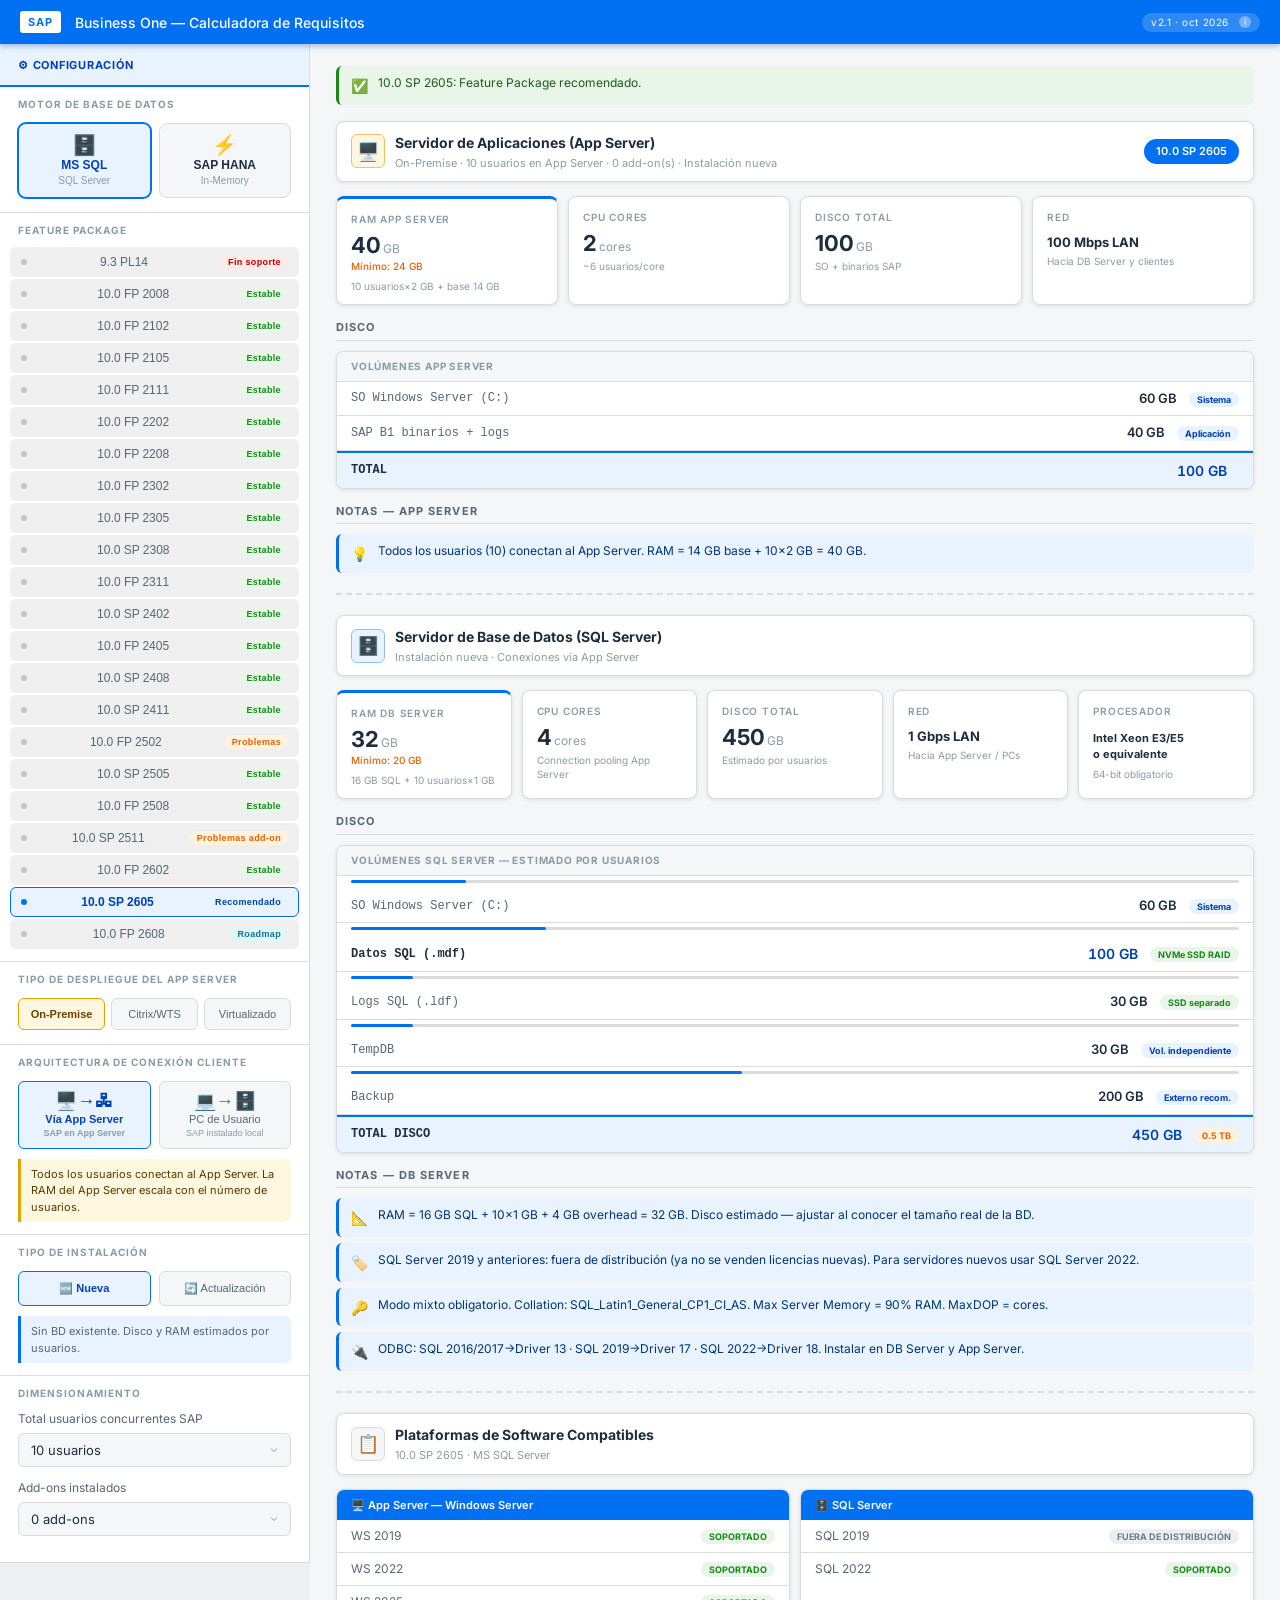
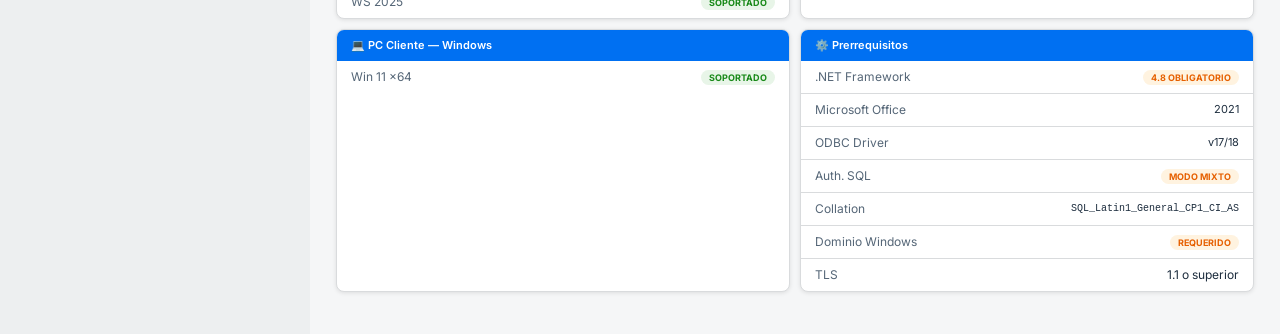
==== index.html @ ee9c04e2 "v2.1: marcar SQL Server 2019 y anteriores como fuera de distribución Badge "Fuera de distribución" e" ====
<!DOCTYPE html>
<html lang="es">
<head>
<meta charset="UTF-8">
<meta name="viewport" content="width=device-width,initial-scale=1.0">
<title>SAP Business One — Calculadora de Requisitos</title>
<link href="https://fonts.googleapis.com/css2?family=Inter:wght@300;400;500;600;700&display=swap" rel="stylesheet">
<style>
*,*::before,*::after{box-sizing:border-box;margin:0;padding:0}
:root{
  --sap:#0070f2;--sap-dk:#0040b0;--sap-lt:#e8f3ff;
  --gold:#e8a000;--gold-bg:#fef7e0;
  --grn:#188918;--grn-bg:#e8f5e8;
  --red:#bb0000;--red-bg:#ffeaea;
  --org:#e66000;--org-bg:#fff3e0;
  --teal:#0e7490;--teal-bg:#e0f5f8;
  --bg0:#edeff0;--bg1:#f5f6f7;--bg2:#fff;
  --bd:#d9dbdd;--bd2:#c2c4c6;
  --t1:#1d2d3e;--t2:#556677;--t3:#8a9ba8;
  --sh1:0 1px 4px rgba(0,0,0,.1);--sh2:0 2px 12px rgba(0,0,0,.12);
  --r:8px;--rs:6px;--f:'Inter',Arial,sans-serif;
}
body{font-family:var(--f);background:var(--bg0);color:var(--t1);font-size:13px;line-height:1.5;min-height:100vh}
.shell{background:var(--sap);height:44px;display:flex;align-items:center;padding:0 20px;gap:14px;box-shadow:0 2px 6px rgba(0,70,160,.35);position:sticky;top:0;z-index:200}
.shell-logo{background:#fff;color:var(--sap);font-size:11px;font-weight:700;letter-spacing:.08em;padding:3px 8px;border-radius:3px}
.shell-title{color:#fff;font-size:14px;font-weight:500;overflow:hidden;text-overflow:ellipsis;white-space:nowrap;min-width:0}
.shell-ver{margin-left:auto;flex-shrink:0;background:rgba(255,255,255,.18);color:#fff;font-size:10px;padding:2px 9px;border-radius:20px;letter-spacing:.06em;white-space:nowrap;display:flex;align-items:center;gap:5px}
.shell-ver .info-ico{background:rgba(255,255,255,.35);width:12px;height:12px;font-size:9px}
.app{display:grid;grid-template-columns:310px 1fr;align-items:start}
.panel{background:var(--bg2);border-right:1px solid var(--bd);overflow-y:auto;min-height:calc(100vh - 44px)}
.panel-hdr{background:var(--sap-lt);border-bottom:2px solid var(--sap);padding:13px 18px 11px}
.panel-hdr-title{font-size:11px;font-weight:700;color:var(--sap-dk);letter-spacing:.07em;text-transform:uppercase}
.ps{border-bottom:1px solid var(--bd)}
.plbl{padding:10px 18px 5px;font-size:10px;font-weight:700;color:var(--t3);text-transform:uppercase;letter-spacing:.1em}
/* DB BUTTONS */
.db-row{display:grid;grid-template-columns:1fr 1fr;gap:8px;padding:6px 18px 14px}
.db-btn{display:flex;flex-direction:column;align-items:center;justify-content:center;padding:11px 8px;border:1.5px solid var(--bd);border-radius:var(--r);background:var(--bg1);cursor:pointer;transition:all .15s;gap:3px}
.db-btn:hover{border-color:var(--sap);background:var(--sap-lt)}
.db-btn.active{border-color:var(--sap);background:var(--sap-lt);box-shadow:0 0 0 1px var(--sap)}
.db-icon{font-size:20px;line-height:1}
.db-name{font-size:12px;font-weight:600;color:var(--t1)}
.db-sub{font-size:10px;color:var(--t3)}
.db-btn.active .db-name{color:var(--sap-dk)}
/* FP LIST */
.fp-list{padding:4px 10px 12px;display:flex;flex-direction:column;gap:2px}
.fp-item{display:flex;align-items:center;gap:9px;padding:7px 10px;border-radius:var(--rs);cursor:pointer;transition:background .12s;border:1.5px solid transparent}
.fp-item:hover{background:var(--bg1)}
.fp-item.active{background:var(--sap-lt);border-color:var(--sap)}
.fp-dot{width:6px;height:6px;border-radius:50%;background:var(--bd2);flex-shrink:0}
.fp-item.active .fp-dot{background:var(--sap)}
.fp-name{font-size:12px;color:var(--t2);flex:1}
.fp-item.active .fp-name{color:var(--sap-dk);font-weight:600}
.tag{font-size:9px;font-weight:700;padding:2px 7px;border-radius:20px;letter-spacing:.04em;white-space:nowrap}
.tag-eom{background:var(--red-bg);color:var(--red)}
.tag-stable{background:var(--grn-bg);color:var(--grn)}
.tag-ok{background:var(--sap-lt);color:var(--sap-dk)}
.tag-warn{background:var(--org-bg);color:var(--org)}
.tag-road{background:var(--teal-bg);color:var(--teal)}
/* DEPLOY */
.dep-row{display:grid;grid-template-columns:repeat(3,1fr);gap:6px;padding:6px 18px 14px}
.dep-btn{padding:9px 4px;border:1.5px solid var(--bd);border-radius:var(--rs);background:var(--bg1);font-size:11px;font-weight:500;color:var(--t2);cursor:pointer;transition:all .13s;text-align:center}
.dep-btn:hover{border-color:var(--gold)}
.dep-btn.active{border-color:var(--gold);background:var(--gold-bg);color:#6b4000;font-weight:600}
/* TIPO */
.tipo-row{display:grid;grid-template-columns:1fr 1fr;gap:8px;padding:6px 18px 10px}
.tipo-btn{padding:10px 6px;border:1.5px solid var(--bd);border-radius:var(--rs);background:var(--bg1);font-size:11px;font-weight:500;color:var(--t2);cursor:pointer;transition:all .13s;text-align:center}
.tipo-btn:hover{border-color:var(--sap)}
.tipo-btn.active{border-color:var(--sap);background:var(--sap-lt);color:var(--sap-dk);font-weight:600}
.tipo-hint{margin:0 18px 12px;padding:7px 10px;background:var(--sap-lt);border-left:3px solid var(--sap);border-radius:0 var(--rs) var(--rs) 0;font-size:11px;color:var(--t2);line-height:1.5}
/* CONEXION CLIENTE */
.con-row{display:grid;grid-template-columns:1fr 1fr;gap:8px;padding:6px 18px 10px}
.con-btn{display:flex;flex-direction:column;align-items:center;justify-content:center;gap:3px;padding:10px 6px;border:1.5px solid var(--bd);border-radius:var(--rs);background:var(--bg1);font-size:11px;font-weight:500;color:var(--t2);cursor:pointer;transition:all .13s;text-align:center}
.con-btn:hover{border-color:var(--sap)}
.con-btn.active{border-color:var(--sap);background:var(--sap-lt);color:var(--sap-dk);font-weight:600}
.con-icon{font-size:18px;line-height:1}
.con-hint{margin:0 18px 12px;padding:7px 10px;background:var(--gold-bg);border-left:3px solid var(--gold);border-radius:0 var(--rs) var(--rs) 0;font-size:11px;color:#5a3800;line-height:1.5}
/* SELECTS */
.dim-block{padding:4px 18px 14px}
.dim-row{margin-bottom:12px}
.dim-lbl{font-size:12px;color:var(--t2);margin-bottom:5px;display:block}
.dim-sel{width:100%;padding:8px 30px 8px 12px;border:1.5px solid var(--bd);border-radius:var(--rs);background:var(--bg1);color:var(--t1);font-size:13px;font-family:var(--f);cursor:pointer;outline:none;appearance:none;background-image:url("data:image/svg+xml,%3Csvg xmlns='http://www.w3.org/2000/svg' width='12' height='12' viewBox='0 0 24 24' fill='none' stroke='%238a9ba8' stroke-width='2'%3E%3Cpolyline points='6 9 12 15 18 9'/%3E%3C/svg%3E");background-repeat:no-repeat;background-position:right 10px center}
.dim-sel:focus{border-color:var(--sap)}
.dim-num-wrap{display:flex;gap:6px;align-items:center}
.dim-num{flex:1;padding:8px 12px;border:1.5px solid var(--bd);border-radius:var(--rs);background:var(--bg1);color:var(--t1);font-size:13px;font-family:var(--f);outline:none}
.dim-num:focus{border-color:var(--sap)}
.dim-unit{font-size:12px;color:var(--t3);white-space:nowrap}
.dim-hint{margin-top:6px;padding:6px 9px;background:#f8f9fa;border:1px solid var(--bd);border-radius:var(--rs);font-size:10px;color:var(--t3);line-height:1.5}
.buf-row{display:grid;grid-template-columns:1fr 1fr 1fr;gap:6px}
.buf-btn{padding:8px 4px;border:1.5px solid var(--bd);border-radius:var(--rs);background:var(--bg1);font-size:10.5px;font-weight:500;color:var(--t2);cursor:pointer;transition:all .13s;text-align:center}
.buf-btn:hover{border-color:var(--sap)}
.buf-btn.active{border-color:var(--sap);background:var(--sap-lt);color:var(--sap-dk);font-weight:600}
.info-ico{display:inline-flex;align-items:center;justify-content:center;width:14px;height:14px;border-radius:50%;background:var(--bd2);color:#fff;font-size:10px;font-style:normal;cursor:help;margin-left:5px;position:relative;vertical-align:middle}
.info-ico .tip{visibility:hidden;opacity:0;position:fixed;background:var(--t1);color:#fff;padding:9px 11px;border-radius:var(--rs);font-size:11px;font-weight:400;line-height:1.5;width:260px;box-shadow:var(--sh2);transition:opacity .15s;z-index:9999;text-align:left}
.info-ico .tip::after{content:'';position:absolute;left:var(--arrow-left,50%);border:5px solid transparent}
.info-ico .tip.tip-above::after{top:100%;border-top-color:var(--t1)}
.info-ico .tip.tip-below::after{bottom:100%;border-bottom-color:var(--t1)}
.info-ico:hover .tip{visibility:visible;opacity:1}
/* MAIN */
.main{background:var(--bg1);padding:22px 26px;overflow-y:auto}
/* SERVER BLOCK */
.srv-block{margin-bottom:20px}
.srv-hdr{display:flex;align-items:center;gap:10px;margin-bottom:14px;padding:10px 14px;background:var(--bg2);border:1px solid var(--bd);border-radius:var(--r);box-shadow:var(--sh1)}
.srv-hdr-icon{width:34px;height:34px;border-radius:var(--rs);display:flex;align-items:center;justify-content:center;font-size:18px;flex-shrink:0}
.srv-hdr-icon.app{background:var(--gold-bg);border:1px solid #f0c060}
.srv-hdr-icon.db-sql{background:var(--sap-lt);border:1px solid #90c0f0}
.srv-hdr-icon.db-hana{background:var(--grn-bg);border:1px solid #90d090}
.srv-hdr-icon.pc{background:#f3f0ff;border:1px solid #c4b5fd}
.srv-hdr-icon.sw{background:var(--bg1);border:1px solid var(--bd)}
.srv-hdr-info{flex:1}
.srv-hdr-title{font-size:14px;font-weight:700;color:var(--t1)}
.srv-hdr-sub{font-size:11px;color:var(--t3);margin-top:2px}
.srv-badge{background:var(--sap);color:#fff;font-size:11px;font-weight:600;padding:4px 12px;border-radius:20px;white-space:nowrap}
/* KPI */
.kpi-grid{display:grid;grid-template-columns:repeat(auto-fit,minmax(130px,1fr));gap:10px;margin-bottom:14px}
.kpi{background:var(--bg2);border:1px solid var(--bd);border-radius:var(--r);padding:13px 14px 11px;box-shadow:var(--sh1);transition:box-shadow .15s}
.kpi:hover{box-shadow:var(--sh2)}
.kpi.accent{border-top:3px solid var(--sap)}
.kpi.accent-gold{border-top:3px solid var(--gold)}
.kpi.accent-grn{border-top:3px solid var(--grn)}
.kpi-lbl{font-size:10px;font-weight:600;color:var(--t3);text-transform:uppercase;letter-spacing:.08em;margin-bottom:7px}
.kpi-val{font-size:22px;font-weight:700;color:var(--t1);line-height:1}
.kpi-unit{font-size:12px;font-weight:400;color:var(--t3);margin-left:2px}
.kpi-sub{font-size:10px;color:var(--t3);margin-top:5px;line-height:1.4}
.kpi-min{font-size:10px;color:var(--org);margin-top:3px;font-weight:500}
/* SEC TITLE */
.sec-t{font-size:11px;font-weight:700;color:var(--t2);text-transform:uppercase;letter-spacing:.1em;border-bottom:1px solid var(--bd);padding-bottom:4px;margin-bottom:10px;margin-top:14px}
/* DISK */
.disk-card{background:var(--bg2);border:1px solid var(--bd);border-radius:var(--r);overflow:hidden;box-shadow:var(--sh1);margin-bottom:14px}
.disk-shdr{background:var(--bg1);padding:7px 14px;font-size:10px;font-weight:700;color:var(--t3);text-transform:uppercase;letter-spacing:.08em;border-bottom:1px solid var(--bd)}
.disk-row{display:grid;grid-template-columns:1fr auto auto;align-items:center;padding:7px 14px;border-bottom:1px solid var(--bd);gap:12px}
.disk-row:last-child{border-bottom:none}
.disk-row.total{background:var(--sap-lt);border-top:2px solid var(--sap)}
.dp{font-size:12px;color:var(--t2);font-family:monospace}
.dp.b{font-weight:700;color:var(--t1)}
.dg{font-size:13px;font-weight:600;color:var(--t1);text-align:right;font-variant-numeric:tabular-nums}
.dg.a{color:var(--sap-dk);font-size:14px}
.bar-wrap{grid-column:1/-1;height:3px;background:var(--bd);border-radius:2px;margin:-3px 0 1px}
.bar{height:3px;border-radius:2px;background:var(--sap)}
/* SW */
.sw-grid{display:grid;grid-template-columns:1fr 1fr;gap:10px;margin-bottom:14px}
.sw-card{background:var(--bg2);border:1px solid var(--bd);border-radius:var(--r);overflow:hidden;box-shadow:var(--sh1)}
.sw-hdr{background:var(--sap);color:#fff;padding:7px 14px;font-size:11px;font-weight:600}
.sw-t{width:100%;border-collapse:collapse}
.sw-t tr{border-bottom:1px solid var(--bd)}
.sw-t tr:last-child{border-bottom:none}
.sw-t td{padding:7px 14px;font-size:12px;vertical-align:middle}
.sw-t td:first-child{color:var(--t2)}
.sw-t td:last-child{text-align:right}
.bok{background:var(--grn-bg);color:var(--grn);padding:2px 8px;border-radius:20px;font-size:9px;font-weight:700}
.breq{background:var(--org-bg);color:var(--org);padding:2px 8px;border-radius:20px;font-size:9px;font-weight:700}
.binf{background:var(--sap-lt);color:var(--sap-dk);padding:2px 8px;border-radius:20px;font-size:9px;font-weight:700}
.bout{background:#eceff1;color:#6b7a86;padding:2px 8px;border-radius:20px;font-size:9px;font-weight:700;white-space:nowrap}
/* NOTES */
.note{display:flex;gap:10px;padding:8px 12px;border-radius:var(--rs);margin-bottom:6px;font-size:12px;line-height:1.55}
.n-ok{background:var(--grn-bg);border-left:3px solid var(--grn);color:#1a5c1a}
.n-warn{background:var(--org-bg);border-left:3px solid var(--org);color:#7a3200}
.n-danger{background:var(--red-bg);border-left:3px solid var(--red);color:#880000}
.n-info{background:var(--sap-lt);border-left:3px solid var(--sap);color:#003570}
.ni{flex-shrink:0;font-size:14px;margin-top:1px}
.srv-divider{border:none;border-top:2px dashed var(--bd);margin:20px 0}
/* PC table */
.pc-table{width:100%;border-collapse:collapse;background:var(--bg2);border:1px solid var(--bd);border-radius:var(--r);overflow:hidden;box-shadow:var(--sh1);margin-bottom:14px}
.pc-table thead tr{background:var(--sap);color:#fff}
.pc-table th{padding:8px 14px;font-size:11px;font-weight:600;text-align:left}
.pc-table tbody tr{border-bottom:1px solid var(--bd)}
.pc-table tbody tr:last-child{border-bottom:none}
.pc-table td{padding:8px 14px;font-size:12px;color:var(--t2)}
.pc-table td:nth-child(2){font-weight:600;color:var(--t1)}
@media(max-width:900px){.app{grid-template-columns:1fr}.sw-grid{grid-template-columns:1fr}}
</style>
</head>
<body>
<div class="shell">
  <div class="shell-logo">SAP</div>
  <div class="shell-title">Business One — Calculadora de Requisitos</div>
  <div class="shell-ver">v2.1 · oct 2026<span class="info-ico" onmouseenter="positionTip(this)">i<span class="tip">Matrices de compatibilidad SAP: Platform Support Matrix v1.38 (SQL) y v1.41 (HANA), ambas del 2026-06-16. Buffer Pool SQL configurable agregado 2026-10-23. Versiones de SQL Server 2019 y anteriores marcadas como fuera de distribución.</span></span></div>
</div>
<div class="app">
<aside class="panel">
  <div class="panel-hdr"><div class="panel-hdr-title">⚙ Configuración</div></div>

  <div class="ps">
    <div class="plbl">Motor de base de datos</div>
    <div class="db-row">
      <button class="db-btn active" id="btn-sql" onclick="selectDB('sql')">
        <span class="db-icon">🗄️</span><span class="db-name">MS SQL</span><span class="db-sub">SQL Server</span>
      </button>
      <button class="db-btn" id="btn-hana" onclick="selectDB('hana')">
        <span class="db-icon">⚡</span><span class="db-name">SAP HANA</span><span class="db-sub">In-Memory</span>
      </button>
    </div>
  </div>

  <div class="ps">
    <div class="plbl">Feature Package</div>
    <div class="fp-list" id="fp-list"></div>
  </div>

  <div class="ps">
    <div class="plbl">Tipo de despliegue del App Server</div>
    <div class="dep-row">
      <button class="dep-btn active" data-val="onpremise" onclick="selectDeploy('onpremise')">On-Premise</button>
      <button class="dep-btn" data-val="citrix"    onclick="selectDeploy('citrix')">Citrix/WTS</button>
      <button class="dep-btn" data-val="virtual"   onclick="selectDeploy('virtual')">Virtualizado</button>
    </div>
  </div>

  <!-- CONEXIÓN CLIENTE -->
  <div class="ps">
    <div class="plbl">Arquitectura de conexión cliente</div>
    <div class="con-row">
      <button class="con-btn active" id="con-appserver" onclick="selectConexion('appserver')">
        <span class="con-icon">🖥️→🖧</span>
        <span>Vía App Server</span>
        <span style="font-size:9px;color:var(--t3)">SAP en App Server</span>
      </button>
      <button class="con-btn" id="con-pcusuario" onclick="selectConexion('pcusuario')">
        <span class="con-icon">💻→🗄️</span>
        <span>PC de Usuario</span>
        <span style="font-size:9px;color:var(--t3)">SAP instalado local</span>
      </button>
    </div>
    <div class="con-hint" id="con-hint">
      Todos los usuarios conectan al App Server. La RAM del App Server escala con el número de usuarios.
    </div>
  </div>

  <!-- usuarios App Server cuando es mixto -->
  <div class="ps" id="appserver-users-section" style="display:none">
    <div class="plbl">Usuarios via App Server</div>
    <div class="dim-block">
      <div class="dim-row">
        <span class="dim-lbl">Usuarios que conectan por App Server</span>
        <select class="dim-sel" id="sel-users-app" onchange="setUsersApp(this.value)">
          <option value="1">1 usuario</option>
          <option value="2">2 usuarios</option>
          <option value="3" selected>3 usuarios</option>
          <option value="4">4 usuarios</option>
          <option value="5">5 usuarios</option>
          <option value="6">6 usuarios</option>
          <option value="7">7 usuarios</option>
          <option value="8">8 usuarios</option>
          <option value="10">10 usuarios</option>
        </select>
        <div class="dim-hint">Típicamente admin/técnicos. El resto conecta directamente desde su PC.</div>
      </div>
    </div>
  </div>

  <!-- Tipo instalación -->
  <div class="ps">
    <div class="plbl">Tipo de instalación</div>
    <div class="tipo-row">
      <button class="tipo-btn active" id="tipo-nueva" onclick="selectTipo('nueva')">🆕 Nueva</button>
      <button class="tipo-btn" id="tipo-act"   onclick="selectTipo('actualizacion')">🔄 Actualización</button>
    </div>
    <div class="tipo-hint" id="tipo-hint">Sin BD existente. Disco y RAM estimados por usuarios.</div>
  </div>

  <!-- Dimensionamiento -->
  <div class="ps">
    <div class="plbl">Dimensionamiento</div>
    <div class="dim-block">
      <div class="dim-row">
        <span class="dim-lbl">Total usuarios concurrentes SAP</span>
        <select class="dim-sel" id="sel-users" onchange="setUsers(this.value)">
          <option value="1">1 usuario</option>
          <option value="3">3 usuarios</option>
          <option value="5">5 usuarios</option>
          <option value="10" selected>10 usuarios</option>
          <option value="15">15 usuarios</option>
          <option value="20">20 usuarios</option>
          <option value="25">25 usuarios</option>
          <option value="30">30 usuarios</option>
          <option value="40">40 usuarios</option>
          <option value="50">50 usuarios</option>
          <option value="60">60 usuarios</option>
          <option value="70">70 usuarios</option>
          <option value="80">80 usuarios</option>
          <option value="100">100 usuarios</option>
          <option value="120">120 usuarios</option>
          <option value="150">150 usuarios</option>
        </select>
      </div>
      <div class="dim-row">
        <span class="dim-lbl">Add-ons instalados</span>
        <select class="dim-sel" id="sel-addons" onchange="setAddons(this.value)">
          <option value="0" selected>0 add-ons</option>
          <option value="1">1 add-on</option>
          <option value="2">2 add-ons</option>
          <option value="3">3 add-ons</option>
          <option value="4">4 add-ons</option>
          <option value="5">5 add-ons</option>
          <option value="6">6 add-ons</option>
          <option value="7">7 add-ons</option>
          <option value="8">8 add-ons</option>
        </select>
      </div>
      <div id="dbsize-row" style="display:none">
        <div class="dim-row">
          <span class="dim-lbl">Tamaño actual de BD (GB)</span>
          <div class="dim-num-wrap">
            <input type="number" class="dim-num" id="inp-dbsize" min="10" max="20000" step="10" value="100"
              oninput="setDBSize(this.value)" onblur="fixDBSize(this)">
            <span class="dim-unit">GB</span>
          </div>
          <div class="dim-hint" id="dbsize-hint">Ingresa el tamaño actual. Proyectar crecimiento a 5 años.</div>
        </div>
      </div>
      <div id="bufferpool-row" style="display:none">
        <div class="dim-row">
          <span class="dim-lbl">% Buffer Pool (RAM dedicada a caché SQL)</span>
          <div class="buf-row">
            <button class="buf-btn" id="buf-25" onclick="selectBufferPct(25)">25%<br><span style="font-weight:400">Mínimo</span></button>
            <button class="buf-btn active" id="buf-40" onclick="selectBufferPct(40)">40%<br><span style="font-weight:400">Recomendado</span></button>
            <button class="buf-btn" id="buf-60" onclick="selectBufferPct(60)">60%<br><span style="font-weight:400">Alto rend.</span></button>
          </div>
          <div class="dim-hint">Entre menos % dejes, más lecturas va a disco. 40% es el equilibrio recomendado para producción.</div>
        </div>
      </div>
    </div>
  </div>
</aside>

<main class="main" id="main"></main>
</div>

<script>
// ═══════════════════════════════════════
// STATE
// ═══════════════════════════════════════
const S = {
  db:'sql', fp:'2605', deploy:'onpremise',
  users:10, usersApp:3, addons:0, dbsize:100, bufferPct:40,
  tipo:'nueva',
  conexion:'appserver'   // 'appserver' | 'pcusuario'
};

// ═══════════════════════════════════════
// FP DEFINITIONS
// ═══════════════════════════════════════
const FP = {
  sql:[
    {v:'9.3', l:'9.3 PL14',     t:'eom',   tx:'Fin soporte'},
    {v:'2008',l:'10.0 FP 2008', t:'stable',tx:'Estable'},
    {v:'2102',l:'10.0 FP 2102', t:'stable',tx:'Estable'},
    {v:'2105',l:'10.0 FP 2105', t:'stable',tx:'Estable'},
    {v:'2111',l:'10.0 FP 2111', t:'stable',tx:'Estable'},
    {v:'2202',l:'10.0 FP 2202', t:'stable',tx:'Estable'},
    {v:'2208',l:'10.0 FP 2208', t:'stable',tx:'Estable'},
    {v:'2302',l:'10.0 FP 2302', t:'stable',tx:'Estable'},
    {v:'2305',l:'10.0 FP 2305', t:'stable',tx:'Estable'},
    {v:'2308',l:'10.0 SP 2308', t:'stable',tx:'Estable'},
    {v:'2311',l:'10.0 FP 2311', t:'stable',tx:'Estable'},
    {v:'2402',l:'10.0 SP 2402', t:'stable',tx:'Estable'},
    {v:'2405',l:'10.0 FP 2405', t:'stable',tx:'Estable'},
    {v:'2408',l:'10.0 SP 2408', t:'stable',tx:'Estable'},
    {v:'2411',l:'10.0 SP 2411', t:'stable',tx:'Estable'},
    {v:'2502',l:'10.0 FP 2502', t:'warn',  tx:'Problemas'},
    {v:'2505',l:'10.0 SP 2505', t:'stable',tx:'Estable'},
    {v:'2508',l:'10.0 FP 2508', t:'stable',tx:'Estable'},
    {v:'2511',l:'10.0 SP 2511', t:'warn',  tx:'Problemas add-on'},
    {v:'2602',l:'10.0 FP 2602', t:'stable',tx:'Estable'},
    {v:'2605',l:'10.0 SP 2605', t:'ok',    tx:'Recomendado'},
    {v:'2608',l:'10.0 FP 2608', t:'road',  tx:'Roadmap'},
  ],
  hana:[
    {v:'9.3', l:'9.3 PL14',     t:'eom',   tx:'Fin soporte'},
    {v:'2008',l:'10.0 FP 2008', t:'stable',tx:'Estable'},
    {v:'2102',l:'10.0 FP 2102', t:'stable',tx:'Estable'},
    {v:'2105',l:'10.0 FP 2105', t:'stable',tx:'Estable'},
    {v:'2111',l:'10.0 FP 2111', t:'stable',tx:'Estable'},
    {v:'2202',l:'10.0 FP 2202', t:'stable',tx:'Estable'},
    {v:'2208',l:'10.0 FP 2208', t:'stable',tx:'Estable'},
    {v:'2305',l:'10.0 FP 2305', t:'stable',tx:'Estable'},
    {v:'2311',l:'10.0 SP 2311', t:'stable',tx:'Estable'},
    {v:'2402',l:'10.0 SP 2402', t:'stable',tx:'Estable'},
    {v:'2408',l:'10.0 SP 2408', t:'stable',tx:'Estable'},
    {v:'2411',l:'10.0 SP 2411', t:'stable',tx:'Estable'},
    {v:'2502',l:'10.0 FP 2502', t:'warn',  tx:'Problemas'},
    {v:'2508',l:'10.0 FP 2508', t:'stable',tx:'Estable'},
    {v:'2511',l:'10.0 SP 2511', t:'warn',  tx:'Problemas add-on'},
    {v:'2602',l:'10.0 FP 2602', t:'stable',tx:'Estable'},
    {v:'2605',l:'10.0 SP 2605', t:'ok',    tx:'Recomendado'},
    {v:'2608',l:'10.0 FP 2608', t:'road',  tx:'Roadmap'},
  ]
};

// ═══════════════════════════════════════
// PLATFORM MATRICES (v1.37 corregidas)
// ═══════════════════════════════════════
const SW_SQL = {
  '9.3': {ws:['WS 2012 R2','WS 2016','WS 2019'],sql:['SQL 2012','SQL 2014','SQL 2016','SQL 2017'],wc:['Win 7 SP1','Win 8.1','Win 10'],office:'2013, 2016, 2019',odbc:'11/13/17',dotnet:'4.5.2'},
  '2008':{ws:['WS 2012 R2 (upgrade only)','WS 2016','WS 2019'],sql:['SQL 2016','SQL 2017','SQL 2019'],wc:['Win 10 x64'],office:'2016, 2019',odbc:'13/17',dotnet:'4.8'},
  '2102':{ws:['WS 2012 R2 (upgrade only)','WS 2016','WS 2019'],sql:['SQL 2016','SQL 2017','SQL 2019'],wc:['Win 10 x64'],office:'2016, 2019',odbc:'13/17',dotnet:'4.8'},
  '2105':{ws:['WS 2012 R2 (upgrade only)','WS 2016','WS 2019'],sql:['SQL 2016','SQL 2017','SQL 2019'],wc:['Win 10 x64'],office:'2016, 2019',odbc:'13/17',dotnet:'4.8'},
  '2111':{ws:['WS 2012 R2 (upgrade only)','WS 2016','WS 2019'],sql:['SQL 2016','SQL 2017','SQL 2019'],wc:['Win 10 x64'],office:'2016, 2019',odbc:'13/17',dotnet:'4.8'},
  '2202':{ws:['WS 2012 R2 (upgrade only)','WS 2016','WS 2019','WS 2022'],sql:['SQL 2016','SQL 2017','SQL 2019'],wc:['Win 10 x64'],office:'2016, 2019',odbc:'13/17',dotnet:'4.8'},
  '2208':{ws:['WS 2012 R2 (upgrade only)','WS 2016','WS 2019','WS 2022'],sql:['SQL 2016','SQL 2017','SQL 2019'],wc:['Win 10 x64'],office:'2016, 2019',odbc:'13/17',dotnet:'4.8'},
  '2302':{ws:['WS 2012 R2 (upgrade only)','WS 2016','WS 2019','WS 2022'],sql:['SQL 2016','SQL 2017','SQL 2019'],wc:['Win 10 x64'],office:'2016, 2019',odbc:'13/17/18',dotnet:'4.8'},
  '2305':{ws:['WS 2012 R2 (upgrade only)','WS 2016','WS 2019','WS 2022'],sql:['SQL 2016','SQL 2017','SQL 2019'],wc:['Win 10 x64','Win 11 x64'],office:'2019',odbc:'13/17/18',dotnet:'4.8'},
  '2308':{ws:['WS 2016','WS 2019','WS 2022'],sql:['SQL 2016','SQL 2017','SQL 2019'],wc:['Win 10 x64','Win 11 x64'],office:'2019',odbc:'13/17/18',dotnet:'4.8'},
  '2311':{ws:['WS 2016','WS 2019','WS 2022'],sql:['SQL 2016','SQL 2017','SQL 2019'],wc:['Win 10 x64','Win 11 x64'],office:'2019',odbc:'13/17/18',dotnet:'4.8'},
  '2402':{ws:['WS 2016','WS 2019','WS 2022'],sql:['SQL 2016','SQL 2017','SQL 2019'],wc:['Win 10 x64','Win 11 x64'],office:'2019',odbc:'17/18',dotnet:'4.8'},
  '2405':{ws:['WS 2016','WS 2019','WS 2022'],sql:['SQL 2016','SQL 2017','SQL 2019'],wc:['Win 10 x64','Win 11 x64'],office:'2019, 2021',odbc:'17/18',dotnet:'4.8'},
  '2408':{ws:['WS 2016','WS 2019','WS 2022'],sql:['SQL 2016','SQL 2017','SQL 2019'],wc:['Win 10 x64','Win 11 x64'],office:'2019, 2021',odbc:'17/18',dotnet:'4.8'},
  '2411':{ws:['WS 2016','WS 2019','WS 2022'],sql:['SQL 2016','SQL 2017','SQL 2019','SQL 2022'],wc:['Win 10 x64','Win 11 x64'],office:'2019, 2021',odbc:'17/18',dotnet:'4.8'},
  '2502':{ws:['WS 2016','WS 2019','WS 2022'],sql:['SQL 2016','SQL 2017','SQL 2019','SQL 2022'],wc:['Win 10 x64','Win 11 x64'],office:'2019, 2021',odbc:'17/18',dotnet:'4.8'},
  '2505':{ws:['WS 2016','WS 2019','WS 2022'],sql:['SQL 2016','SQL 2017','SQL 2019','SQL 2022'],wc:['Win 10 x64','Win 11 x64'],office:'2019, 2021',odbc:'17/18',dotnet:'4.8'},
  '2508':{ws:['WS 2016','WS 2019','WS 2022'],sql:['SQL 2016','SQL 2017','SQL 2019','SQL 2022'],wc:['Win 10 x64','Win 11 x64'],office:'2019, 2021',odbc:'13/17/18',dotnet:'4.8'},
  '2511':{ws:['WS 2016','WS 2019','WS 2022','WS 2025'],sql:['SQL 2016','SQL 2017','SQL 2019','SQL 2022'],wc:['Win 10 x64','Win 11 x64'],office:'2019, 2021',odbc:'13/17/18',dotnet:'4.8'},
  '2602':{ws:['WS 2016','WS 2019','WS 2022','WS 2025'],sql:['SQL 2016','SQL 2017','SQL 2019','SQL 2022'],wc:['Win 10 x64','Win 11 x64'],office:'2019, 2021',odbc:'13/17/18',dotnet:'4.8'},
  '2605':{ws:['WS 2019','WS 2022','WS 2025'],sql:['SQL 2019','SQL 2022'],wc:['Win 11 x64'],office:'2021',odbc:'17/18',dotnet:'4.8'},
  '2608':{ws:['WS 2019','WS 2022','WS 2025'],sql:['SQL 2019','SQL 2022'],wc:['Win 11 x64'],office:'2021',odbc:'17/18',dotnet:'4.8'},
};
const SW_HANA = {
  '9.3': {sles:'SLES 12 SP3 / SP4',hana:'HANA 2.0 SPS 02–04',ws:['WS 2012 R2','WS 2016','WS 2019'],wc:['Win 7 SP1','Win 10'],office:'2013, 2016',dotnet:'4.5.2'},
  '2008':{sles:'SLES 15 SP0 / SP1',hana:'HANA 2.0 SPS 04–05',ws:['WS 2016','WS 2019'],wc:['Win 10 x64'],office:'2016, 2019',dotnet:'4.8'},
  '2102':{sles:'SLES 15 SP1 / SP2',hana:'HANA 2.0 SPS 05',ws:['WS 2016','WS 2019'],wc:['Win 10 x64'],office:'2016, 2019',dotnet:'4.8'},
  '2105':{sles:'SLES 15 SP1 / SP2',hana:'HANA 2.0 SPS 05',ws:['WS 2016','WS 2019'],wc:['Win 10 x64'],office:'2016, 2019',dotnet:'4.8'},
  '2111':{sles:'SLES 15 SP1 / SP2 / SP3',hana:'HANA 2.0 SPS 05–06',ws:['WS 2016','WS 2019'],wc:['Win 10 x64'],office:'2016, 2019',dotnet:'4.8'},
  '2202':{sles:'SLES 15 SP2 / SP3',hana:'HANA 2.0 SPS 05–06',ws:['WS 2016','WS 2019','WS 2022'],wc:['Win 10 x64'],office:'2016, 2019',dotnet:'4.8'},
  '2208':{sles:'SLES 15 SP2 / SP3',hana:'HANA 2.0 SPS 05 Rev.056/059',ws:['WS 2016','WS 2019','WS 2022'],wc:['Win 10 x64'],office:'2016, 2019',dotnet:'4.8'},
  '2305':{sles:'SLES 15 SP2 / SP3 / SP4',hana:'HANA 2.0 SPS 06–07',ws:['WS 2016','WS 2019','WS 2022'],wc:['Win 10 x64','Win 11 x64'],office:'2019',dotnet:'4.8'},
  '2311':{sles:'SLES 15 SP2 / SP3 / SP4 / SP5',hana:'HANA 2.0 SPS 07',ws:['WS 2016','WS 2019','WS 2022'],wc:['Win 10 x64','Win 11 x64'],office:'2019',dotnet:'4.8'},
  '2402':{sles:'SLES 15 SP3 / SP4 / SP5',hana:'HANA 2.0 SPS 07',ws:['WS 2016','WS 2019','WS 2022'],wc:['Win 10 x64','Win 11 x64'],office:'2019',dotnet:'4.8'},
  '2408':{sles:'SLES 15 SP3 / SP4 / SP5',hana:'HANA 2.0 SPS 07–08',ws:['WS 2016','WS 2019','WS 2022'],wc:['Win 10 x64','Win 11 x64'],office:'2019, 2021',dotnet:'4.8'},
  '2411':{sles:'SLES 15 SP3 / SP4 / SP5',hana:'HANA 2.0 SPS 07–08',ws:['WS 2016','WS 2019','WS 2022'],wc:['Win 10 x64','Win 11 x64'],office:'2019, 2021',dotnet:'4.8'},
  '2502':{sles:'SLES 15 SP4 / SP5 / SP6',hana:'HANA 2.0 SPS 08',ws:['WS 2016','WS 2019','WS 2022'],wc:['Win 10 x64','Win 11 x64'],office:'2019, 2021',dotnet:'4.8'},
  '2508':{sles:'SLES 15 SP4 / SP5 / SP6',hana:'HANA 2.0 SPS 07–08',ws:['WS 2016','WS 2019','WS 2022'],wc:['Win 10 x64','Win 11 x64'],office:'2019, 2021',dotnet:'4.8'},
  '2511':{sles:'SLES 15 SP5 / SP6 / SP7',hana:'HANA 2.0 SPS 08',ws:['WS 2016','WS 2019','WS 2022','WS 2025'],wc:['Win 10 x64','Win 11 x64'],office:'2019, 2021',dotnet:'4.8'},
  '2602':{sles:'SLES 15 SP5 / SP6 / SP7',hana:'HANA 2.0 SPS 08',ws:['WS 2016','WS 2019','WS 2022','WS 2025'],wc:['Win 10 x64','Win 11 x64'],office:'2019, 2021',dotnet:'4.8'},
  '2605':{sles:'SLES 15 SP5 / SP6 / SP7',hana:'HANA 2.0 SPS 08+',ws:['WS 2019','WS 2022','WS 2025'],wc:['Win 11 x64'],office:'2021',dotnet:'4.8'},
  '2608':{sles:'SLES 15 SP5 / SP6 / SP7',hana:'HANA 2.0 SPS 08+',ws:['WS 2019','WS 2022','WS 2025'],wc:['Win 11 x64'],office:'2021',dotnet:'4.8'},
};

// ═══════════════════════════════════════
// CALC — APP SERVER
// Parámetro clave: usersOnApp
//   conexion='appserver' → usersOnApp = S.users (todos)
//   conexion='pcusuario' → usersOnApp = S.usersApp (solo admin/técnicos)
// ═══════════════════════════════════════
function calcAppServer() {
  const {deploy, users, usersApp, addons, conexion} = S;
  const isCit  = deploy === 'citrix';
  const isVirt = deploy === 'virtual';
  const usersOnApp = conexion === 'appserver' ? users : usersApp;

  // RAM por usuario en App Server (SAP oficial: 1 GB; campo productivo: 2 GB)
  const ramPU   = isCit ? 1.25 : 2.0;
  // Base App Server: SO Windows (8 GB) + SAP B1 Server (4 GB) + Integration/SLD (2 GB)
  const ramBase = 14;
  // Add-ons corren en App Server (~150 MB/usuario/add-on)
  // En pcusuario: los add-ons corren en la PC del usuario, no en el App Server
  const ramAddon = conexion === 'appserver' ? usersOnApp * addons * 0.15 : 0;
  const rawRAM   = ramBase + (usersOnApp * ramPU) + ramAddon;
  const recRAM   = Math.max(16, Math.ceil(rawRAM / 8) * 8);
  const minRAM   = Math.max(8,  Math.ceil(rawRAM * 0.65 / 4) * 4);

  // CPU: 5–8 usuarios/core físico
  const upc   = isVirt ? 4 : 6;
  const cores = Math.max(2, Math.ceil(Math.ceil(usersOnApp / upc) / 2) * 2);

  // Disco: solo SO + binarios SAP
  const dOS = 60, dSAP = 40, dTotal = 100;

  const net = usersOnApp <= 10 ? '100 Mbps LAN' : usersOnApp <= 30 ? '1 Gbps LAN' : '1 Gbps dedicado';

  return { recRAM, minRAM, cores, upc, dOS, dSAP, dTotal, net,
           ramBase, ramPU, rawRAM, ramAddon, usersOnApp };
}

// ═══════════════════════════════════════
// CALC — DB SERVER SQL
// ═══════════════════════════════════════
function calcDBSQL() {
  const {deploy, users, dbsize, tipo, conexion} = S;

  // CPU DB Server:
  // Con App Server: conexiones agrupadas (connection pooling) → menos threads
  // Sin App Server (PC directo): cada PC abre su propia conexión → más threads → más cores
  let cores;
  if (conexion === 'appserver') {
    // App Server hace pooling → DB Server ve menos conexiones directas
    cores = Math.max(4, Math.ceil(Math.ceil(users / 10) / 2) * 2);
  } else {
    // Cada PC conecta directo → DB Server ve users conexiones simultáneas sin pooling
    // Requiere más cores para manejar threads concurrentes
    cores = Math.max(4, Math.ceil(Math.ceil(users / 6) / 2) * 2);
  }

  const net = '1 Gbps LAN';
  const dOS = 60;
  let recRAM, minRAM, ramLabel, dData, dLog, dTemp, dBack, dTotal, diskLabel;

  if (tipo === 'nueva') {
    // RAM nueva: base SQL + 1 GB/usuario (SAP HW Guide oficial para DB Server)
    // Add-ons NO afectan el DB Server
    const rawRAM = 16 + (users * 1.0) + 4;
    recRAM   = Math.max(16, Math.ceil(rawRAM / 8) * 8);
    minRAM   = Math.max(8,  Math.ceil(rawRAM * 0.65 / 4) * 4);
    ramLabel = '16 GB SQL + ' + users + ' usuarios×1 GB';
    dData    = Math.max(100, users * 3);
    dLog     = Math.ceil(dData * 0.25 / 10) * 10;
    dTemp    = Math.max(20, Math.ceil(dData * 0.25 / 10) * 10);
    dBack    = Math.ceil(dData * 2 / 10) * 10;
    diskLabel= 'Estimado por usuarios';

  } else {
    // RAM actualización: buffer pool (40% BD) + OS + sesiones SQL
    // El impacto de usuarios en DB Server es igual independientemente
    // de si conectan por App Server o directo — lo que cambia es el CPU
    const bufPool  = dbsize * (S.bufferPct / 100);
    const ramOS_DB = 8;
    const sqlOver  = 4;
    const ramUsers = users * 0.5; // sesiones SQL: 0.5 GB/usuario
    const rawRAM   = bufPool + ramOS_DB + sqlOver + ramUsers;
    recRAM   = Math.max(16, Math.ceil(rawRAM / 32) * 32);
    minRAM   = Math.max(16, Math.ceil((dbsize * 0.25 + ramOS_DB + ramUsers) / 16) * 16);
    ramLabel = 'BD×' + S.bufferPct + '% (' + Math.round(bufPool) + ' GB) + OS 8 GB + sesiones';
    dData    = Math.ceil(dbsize * 1.5 / 10) * 10;
    dLog     = Math.ceil(dbsize * 0.5  / 10) * 10;
    dTemp    = Math.max(20, Math.ceil(dData * 0.25 / 10) * 10);
    dBack    = Math.ceil(dbsize * 2 / 10) * 10;
    diskLabel= 'Calculado por BD';
  }

  dTotal = Math.ceil((dOS + dData + dLog + dTemp + dBack) / 50) * 50;
  return { recRAM, minRAM, ramLabel, cores, net, dOS, dData, dLog, dTemp, dBack, dTotal, diskLabel, tipo };
}

// ═══════════════════════════════════════
// CALC — DB SERVER HANA
// HANA no cambia con el tipo de conexión cliente
// Solo el CPU puede variar ligeramente
// ═══════════════════════════════════════
function calcDBHANA() {
  const {users, dbsize, tipo, conexion} = S;

  // CPU HANA: mínimo 8 cores, múltiplo de 4
  // Sin App Server: +2 cores extra por conexiones directas (sin pooling)
  const extra = conexion === 'pcusuario' ? 2 : 0;
  const rawC  = 8 + Math.ceil(users / 10) * 2 + extra;
  const cores = Math.ceil(rawC / 4) * 4;
  const net   = '10 Gbps recomendado';

  const dSWAP=128, dEFI=10, dRoot=120, dTmp=70, dSO=328;
  let recRAM, minRAM, ramLabel, dData, dShared, dLog, dUsrSap, dBackup, dTotal, dSAP, dAvail;

  if (tipo === 'nueva') {
    if      (users <= 5)  { recRAM=128; minRAM=64;  ramLabel='1–5 usuarios'; }
    else if (users <= 15) { recRAM=128; minRAM=64;  ramLabel='5–15 usuarios'; }
    else if (users <= 40) { recRAM=128; minRAM=96;  ramLabel='15–40 usuarios'; }
    else                  { recRAM=256; minRAM=128; ramLabel='40–80+ usuarios'; }
    dTotal=2000; const rem=dTotal-dSO;
    dData   = Math.round(rem*0.30/10)*10;
    dShared = Math.round(rem*0.30/10)*10;
    dLog    = Math.round(rem*0.24/10)*10;
    dUsrSap = Math.round(rem*0.06/10)*10;
    dBackup = dTotal-dSO-dData-dShared-dLog-dUsrSap;
  } else {
    const raw = dbsize * 1.5;
    recRAM  = Math.max(128, Math.ceil(raw/64)*64);
    minRAM  = Math.max(64,  Math.ceil(raw*0.85/32)*32);
    ramLabel= 'BD ' + dbsize + ' GB × 1.5';
    dData   = dbsize*3; dLog=dbsize; dShared=dbsize;
    dUsrSap = Math.max(100, Math.ceil(dbsize*0.1/10)*10);
    dBackup = dbsize*3;
    dTotal  = Math.ceil((dSO+dData+dShared+dLog+dUsrSap+dBackup)/100)*100;
  }

  dSAP   = dData+dShared+dLog+dUsrSap+dBackup;
  dAvail = dTotal-dSO-dSAP;
  return { recRAM, minRAM, ramLabel, cores, net,
           dSWAP, dEFI, dRoot, dTmp, dSO,
           dData, dShared, dLog, dUsrSap, dBackup, dSAP, dTotal, dAvail, tipo };
}

// ═══════════════════════════════════════
// HELPERS
// ═══════════════════════════════════════
function bar(gb,tot){ return `<div class="bar-wrap"><div class="bar" style="width:${Math.min(100,Math.round(gb/tot*100))}%"></div></div>`; }
function fmtDisk(gb){ return gb>=1000?(gb/1000).toFixed(1)+' TB':gb+' GB'; }

// ═══════════════════════════════════════
// RENDER
// ═══════════════════════════════════════
function render() {
  const fi  = FP[S.db].find(f=>f.v===S.fp)||{};
  const sw  = S.db==='hana'?(SW_HANA[S.fp]||SW_HANA['2602']):(SW_SQL[S.fp]||SW_SQL['2602']);
  const isH = S.db==='hana';
  const app = calcAppServer();
  const db  = isH ? calcDBHANA() : calcDBSQL();
  const depLbl  = {onpremise:'On-Premise',citrix:'Citrix/WTS',virtual:'Virtualizado'}[S.deploy];
  const tipoLbl = S.tipo==='nueva'?'Instalación nueva':`Actualización · BD ${S.dbsize} GB`;
  const pcUsers = S.conexion==='pcusuario' ? S.users - S.usersApp : 0;

  // ── NOTAS GLOBALES ──
  const notes=[];
  if(fi.t==='eom')    notes.push({c:'n-danger',i:'⛔',t:'SAP Business One 9.3 está fuera de mantenimiento. Se recomienda migrar a 10.0.'});
  if(fi.t==='warn'&&S.fp==='2502') notes.push({c:'n-warn',i:'⚠️',t:'FP 2502: problemas críticos (SAP Note 3598537). No recomendado.'});
  if(fi.t==='warn'&&S.fp==='2511') notes.push({c:'n-warn',i:'⚠️',t:'SP 2511: incompatibilidades con add-ons de terceros. Verificar compatibilidad.'});
  if(fi.t==='road')   notes.push({c:'n-warn',i:'🗓️',t:`${fi.l} en roadmap SAP (mar 2026), aún no lanzado. Verificar PAM oficial al instalar.`});
  if(fi.t==='ok')     notes.push({c:'n-ok',i:'✅',t:`${fi.l}: Feature Package recomendado.`});
  if(sw.ws&&sw.ws.some(w=>w.includes('upgrade only'))) notes.push({c:'n-warn',i:'⚠️',t:'WS 2012 R2 solo para clientes en actualización, no instalaciones nuevas en 10.0.'});

  // ── NOTAS APP SERVER ──
  const notesApp=[];
  if(S.conexion==='appserver'){
    notesApp.push({c:'n-info',i:'💡',t:`Todos los usuarios (${S.users}) conectan al App Server. RAM = ${app.ramBase} GB base + ${S.users}×${app.ramPU} GB${S.addons>0?' + add-ons ('+Math.round(app.ramAddon)+' GB)':''} = ${app.recRAM} GB.`});
  } else {
    notesApp.push({c:'n-info',i:'💡',t:`App Server para ${app.usersOnApp} usuarios (admin/técnicos). RAM = ${app.ramBase} GB base + ${app.usersOnApp}×${app.ramPU} GB = ${app.recRAM} GB. Los ${pcUsers} usuarios restantes corren SAP localmente en su PC.`});
    notesApp.push({c:'n-warn',i:'⚠️',t:`Add-ons en modo PC directa: cada PC de usuario debe tener los add-ons instalados localmente. El App Server NO gestiona add-ons para usuarios directos.`});
  }
  if(S.deploy==='citrix') notesApp.push({c:'n-info',i:'🖥️',t:'Citrix/WTS: usar RDP para conexiones WAN. 1 GB SAP B1 + 0.25 GB sesión Citrix por usuario.'});
  if(S.deploy==='virtual') notesApp.push({c:'n-info',i:'☁️',t:'Virtualizado: cada vCPU soporta <5 usuarios. Monitorear overcommit de CPU.'});

  // ── NOTAS DB SERVER ──
  const notesDB=[];
  if(S.conexion==='pcusuario'){
    notesDB.push({c:'n-warn',i:'🔗',t:`PC directa: ${S.users} PCs abren conexiones directas al DB Server sin connection pooling. Por eso el DB Server necesita más cores (${db.cores}) que con App Server.`});
  }
  if(!isH){
    if(S.tipo==='nueva'){
      notesDB.push({c:'n-info',i:'📐',t:`RAM = 16 GB SQL + ${S.users}×1 GB + 4 GB overhead = ${db.recRAM} GB. Disco estimado — ajustar al conocer el tamaño real de la BD.`});
    } else {
      notesDB.push({c:'n-info',i:'📐',t:`RAM = BD×40% (${Math.round(S.dbsize*0.4)} GB) + OS 8 GB + overhead 4 GB + sesiones = ${db.recRAM} GB. Mínimo viable (buffer 25%): ${db.minRAM} GB.`});
      notesDB.push({c:'n-info',i:'💽',t:`MDF=BD×1.5=${db.dData} GB · LDF=BD×0.5=${db.dLog} GB · TempDB=25% MDF=${db.dTemp} GB · Backup=BD×2=${db.dBack} GB.`});
    }
    notesDB.push({c:'n-info',i:'🏷️',t:'SQL Server 2019 y anteriores: fuera de distribución (ya no se venden licencias nuevas). Para servidores nuevos usar SQL Server 2022.'});
    notesDB.push({c:'n-info',i:'🔑',t:'Modo mixto obligatorio. Collation: SQL_Latin1_General_CP1_CI_AS. Max Server Memory = 90% RAM. MaxDOP = cores.'});
    if(['2302','2305','2308','2311','2402','2405','2408','2411','2502','2505','2508','2511','2602','2605','2608'].includes(S.fp)){
      notesDB.push({c:'n-info',i:'🔌',t:'ODBC: SQL 2016/2017→Driver 13 · SQL 2019→Driver 17 · SQL 2022→Driver 18. Instalar en DB Server y App Server.'});
    }
  } else {
    if(S.tipo==='nueva'){
      notesDB.push({c:'n-ok',i:'💾',t:`HANA nueva: disco fijo 2 TB. RAM mínima 128 GB (${db.ramLabel}).`});
    } else {
      notesDB.push({c:'n-info',i:'📐',t:`RAM = BD×1.5 = ${Math.round(S.dbsize*1.5)} GB → ${db.recRAM} GB (múltiplo 64 GB). Disco: data=BD×3, log=BD×1, shared=BD×1, backup=BD×3.`});
    }
    notesDB.push({c:'n-info',i:'🔧',t:'Hardware certificado HANA (SAP Note 2382775). /hana/data y /hana/shared en NVMe SSD RAID. /hana/log en SSD separado.'});
  }

  // ── DISK HTML ──
  const diskAppHTML=`
    <div class="sec-t">Disco</div>
    <div class="disk-card">
      <div class="disk-shdr">VOLÚMENES APP SERVER</div>
      <div class="disk-row"><span class="dp">SO Windows Server (C:)</span><span class="dg">60 GB</span><span><span class="binf">Sistema</span></span></div>
      <div class="disk-row"><span class="dp">SAP B1 binarios + logs</span><span class="dg">40 GB</span><span><span class="binf">Aplicación</span></span></div>
      <div class="disk-row total"><span class="dp b">TOTAL</span><span class="dg a">100 GB</span><span></span></div>
    </div>`;

  const diskSQLHTML=`
    <div class="sec-t">Disco</div>
    <div class="disk-card">
      <div class="disk-shdr">VOLÚMENES SQL SERVER — ${db.diskLabel}</div>
      <div class="disk-row">${bar(db.dOS,db.dTotal)}<span class="dp">SO Windows Server (C:)</span><span class="dg">${db.dOS} GB</span><span><span class="binf">Sistema</span></span></div>
      <div class="disk-row">${bar(db.dData,db.dTotal)}<span class="dp b">Datos SQL (.mdf)</span><span class="dg a">${db.dData} GB</span><span><span class="bok">NVMe SSD RAID</span></span></div>
      <div class="disk-row">${bar(db.dLog,db.dTotal)}<span class="dp">Logs SQL (.ldf)</span><span class="dg">${db.dLog} GB</span><span><span class="bok">SSD separado</span></span></div>
      <div class="disk-row">${bar(db.dTemp,db.dTotal)}<span class="dp">TempDB</span><span class="dg">${db.dTemp} GB</span><span><span class="binf">Vol. independiente</span></span></div>
      <div class="disk-row">${bar(db.dBack,db.dTotal)}<span class="dp">Backup</span><span class="dg">${db.dBack} GB</span><span><span class="binf">Externo recom.</span></span></div>
      <div class="disk-row total"><span class="dp b">TOTAL DISCO</span><span class="dg a">${fmtDisk(db.dTotal)}</span><span><span class="breq">${(db.dTotal/1000).toFixed(1)} TB</span></span></div>
    </div>`;

  const diskHANAHTML=`
    <div class="sec-t">Disco</div>
    <div class="disk-card">
      <div class="disk-shdr">PARTICIONES SUSE LINUX — ${db.dSO} GB</div>
      <div class="disk-row"><span class="dp">SWAP</span><span class="dg">${db.dSWAP} GB</span><span><span class="binf">Sistema</span></span></div>
      <div class="disk-row"><span class="dp">/boot/efi</span><span class="dg">${db.dEFI} GB</span><span><span class="binf">Sistema</span></span></div>
      <div class="disk-row"><span class="dp">/ (root)</span><span class="dg">${db.dRoot} GB</span><span><span class="binf">Sistema</span></span></div>
      <div class="disk-row"><span class="dp">/tmp</span><span class="dg">${db.dTmp} GB</span><span><span class="binf">Sistema</span></span></div>
      <div class="disk-shdr">PARTICIONES SAP / HANA — ${db.dSAP} GB</div>
      <div class="disk-row">${bar(db.dData,db.dTotal)}<span class="dp b">/hana/data</span><span class="dg a">${db.dData} GB</span><span><span class="bok">NVMe SSD RAID</span></span></div>
      <div class="disk-row">${bar(db.dShared,db.dTotal)}<span class="dp b">/hana/shared</span><span class="dg a">${db.dShared} GB</span><span><span class="bok">NVMe SSD RAID</span></span></div>
      <div class="disk-row">${bar(db.dLog,db.dTotal)}<span class="dp">/hana/log</span><span class="dg">${db.dLog} GB</span><span><span class="bok">SSD separado</span></span></div>
      <div class="disk-row">${bar(db.dUsrSap,db.dTotal)}<span class="dp">/usr/sap</span><span class="dg">${db.dUsrSap} GB</span><span><span class="binf">Separado</span></span></div>
      <div class="disk-row">${bar(db.dBackup,db.dTotal)}<span class="dp">/backup</span><span class="dg">${db.dBackup} GB</span><span><span class="binf">Externo recom.</span></span></div>
      <div class="disk-row total"><span class="dp b">TOTAL DISCO</span><span class="dg a">${fmtDisk(db.dTotal)}</span><span><span class="breq">${(db.dTotal/1000).toFixed(1)} TB</span></span></div>
      ${db.dAvail>0?`<div class="disk-row"><span class="dp" style="color:var(--grn)">Espacio disponible</span><span class="dg" style="color:var(--grn)">${db.dAvail} GB</span><span></span></div>`:''}
    </div>`;

  // ── PC USUARIO BLOCK HTML (solo cuando conexion=pcusuario) ──
  const pcBlockHTML = S.conexion==='pcusuario' ? `
    <hr class="srv-divider">
    <div class="srv-block">
      <div class="srv-hdr">
        <div class="srv-hdr-icon pc">💻</div>
        <div class="srv-hdr-info">
          <div class="srv-hdr-title">PC de Usuario (Fat Client)</div>
          <div class="srv-hdr-sub">${pcUsers} equipos con SAP Business One instalado localmente</div>
        </div>
      </div>
      <div class="kpi-grid">
        <div class="kpi accent-gold">
          <div class="kpi-lbl">RAM por PC</div>
          <div class="kpi-val">8<span class="kpi-unit">–16 GB</span></div>
          <div class="kpi-min">Mínimo absoluto: 4 GB</div>
          <div class="kpi-sub">SAP B1 + SO + Office</div>
        </div>
        <div class="kpi">
          <div class="kpi-lbl">Total PCs directas</div>
          <div class="kpi-val">${pcUsers}<span class="kpi-unit"> PCs</span></div>
          <div class="kpi-sub">De ${S.users} usuarios totales</div>
        </div>
        <div class="kpi">
          <div class="kpi-lbl">CPU por PC</div>
          <div class="kpi-val" style="font-size:14px;padding-top:4px">Core i5/i7</div>
          <div class="kpi-sub">4+ cores, 64-bit</div>
        </div>
        <div class="kpi">
          <div class="kpi-lbl">Disco por PC</div>
          <div class="kpi-val">256<span class="kpi-unit"> GB</span></div>
          <div class="kpi-sub">SSD recomendado</div>
        </div>
      </div>
      <div class="sec-t">Requisitos por PC de usuario</div>
      <table class="pc-table">
        <thead><tr><th>Componente</th><th>Mínimo</th><th>Recomendado</th><th>Notas</th></tr></thead>
        <tbody>
          <tr><td>RAM</td><td>4 GB</td><td>8–16 GB</td><td>SAP B1 + SO + Office + add-ons locales</td></tr>
          <tr><td>CPU</td><td>Intel Core i3 o equiv.</td><td>Intel Core i5/i7</td><td>64-bit obligatorio</td></tr>
          <tr><td>Disco</td><td>32 GB libre</td><td>256 GB SSD</td><td>Incluye SO + SAP B1 + datos temp</td></tr>
          <tr><td>Pantalla</td><td>1280×800 px</td><td>1920×1080 px</td><td>24-bit color</td></tr>
          <tr><td>Red</td><td>100 Mbps</td><td>1 Gbps</td><td>Conexión estable al DB Server</td></tr>
          <tr><td>SO</td><td>Windows 10 x64</td><td>Windows 11 x64</td><td>Según FP seleccionado</td></tr>
          ${S.addons>0?`<tr><td>Add-ons</td><td colspan="2">Instalar en cada PC</td><td>${S.addons} add-on(s) — se ejecutan localmente</td></tr>`:''}
        </tbody>
      </table>
      <div class="note n-warn" style="margin-top:10px"><span class="ni">⚠️</span><span>En modo PC directa, SAP B1 y los add-ons se instalan en cada equipo de usuario. Esto implica mayor esfuerzo de mantenimiento y actualización por equipo. Considerar este factor al planificar upgrades de FP.</span></div>
    </div>` : '';

  // ── SW TABLES ──
  const swTablesHTML=`
    <div class="sw-grid">
      <div class="sw-card">
        <div class="sw-hdr">🖥️ App Server — Windows Server</div>
        <table class="sw-t">${sw.ws.map(s=>`<tr><td>${s}</td><td><span class="bok">SOPORTADO</span></td></tr>`).join('')}</table>
      </div>
      <div class="sw-card">
        <div class="sw-hdr">🗄️ ${isH?'SAP HANA / SUSE Linux':'SQL Server'}</div>
        <table class="sw-t">${isH
          ?`<tr><td>SAP HANA</td><td style="font-size:11px">${sw.hana}</td></tr><tr><td>SUSE Linux</td><td style="font-size:11px">${sw.sles}</td></tr>`
          :sw.sql.map(s=>{const out=/SQL (2012|2014|2016|2017|2019)$/.test(s);return `<tr><td>${s}</td><td>${out?'<span class="bout">FUERA DE DISTRIBUCIÓN</span>':'<span class="bok">SOPORTADO</span>'}</td></tr>`;}).join('')
        }</table>
      </div>
      <div class="sw-card">
        <div class="sw-hdr">💻 PC Cliente — Windows</div>
        <table class="sw-t">${sw.wc.map(s=>`<tr><td>${s}</td><td><span class="bok">SOPORTADO</span></td></tr>`).join('')}</table>
      </div>
      <div class="sw-card">
        <div class="sw-hdr">⚙️ Prerrequisitos</div>
        <table class="sw-t">
          <tr><td>.NET Framework</td><td><span class="breq">${sw.dotnet} OBLIGATORIO</span></td></tr>
          <tr><td>Microsoft Office</td><td style="font-size:11px">${sw.office}</td></tr>
          ${!isH?`<tr><td>ODBC Driver</td><td style="font-size:11px">v${sw.odbc}</td></tr>`:''}
          <tr><td>Auth. SQL</td><td><span class="breq">MODO MIXTO</span></td></tr>
          <tr><td>Collation</td><td style="font-size:10px;font-family:monospace">SQL_Latin1_General_CP1_CI_AS</td></tr>
          <tr><td>Dominio Windows</td><td><span class="breq">REQUERIDO</span></td></tr>
          <tr><td>TLS</td><td>1.1 o superior</td></tr>
        </table>
      </div>
    </div>`;

  document.getElementById('main').innerHTML=`
    ${notes.length?`<div style="margin-bottom:16px">${notes.map(n=>`<div class="note ${n.c}"><span class="ni">${n.i}</span><span>${n.t}</span></div>`).join('')}</div>`:''}

    <!-- BLOQUE 1: APP SERVER -->
    <div class="srv-block">
      <div class="srv-hdr">
        <div class="srv-hdr-icon app">🖥️</div>
        <div class="srv-hdr-info">
          <div class="srv-hdr-title">Servidor de Aplicaciones (App Server)</div>
          <div class="srv-hdr-sub">${depLbl} · ${app.usersOnApp} usuarios en App Server · ${S.addons} add-on(s) · ${tipoLbl}</div>
        </div>
        <div class="srv-badge">${fi.l||S.fp}</div>
      </div>
      <div class="kpi-grid">
        <div class="kpi accent">
          <div class="kpi-lbl">RAM App Server</div>
          <div class="kpi-val">${app.recRAM}<span class="kpi-unit">GB</span></div>
          <div class="kpi-min">Mínimo: ${app.minRAM} GB</div>
          <div class="kpi-sub">${app.usersOnApp} usuarios×${app.ramPU} GB + base ${app.ramBase} GB</div>
        </div>
        <div class="kpi">
          <div class="kpi-lbl">CPU Cores</div>
          <div class="kpi-val">${app.cores}<span class="kpi-unit">cores</span></div>
          <div class="kpi-sub">~${app.upc} usuarios/core</div>
        </div>
        <div class="kpi">
          <div class="kpi-lbl">Disco total</div>
          <div class="kpi-val">100<span class="kpi-unit">GB</span></div>
          <div class="kpi-sub">SO + binarios SAP</div>
        </div>
        <div class="kpi">
          <div class="kpi-lbl">Red</div>
          <div class="kpi-val" style="font-size:13px;padding-top:4px">${app.net}</div>
          <div class="kpi-sub">Hacia DB Server y clientes</div>
        </div>
      </div>
      ${diskAppHTML}
      <div class="sec-t">Notas — App Server</div>
      ${notesApp.map(n=>`<div class="note ${n.c}"><span class="ni">${n.i}</span><span>${n.t}</span></div>`).join('')}
    </div>

    <hr class="srv-divider">

    <!-- BLOQUE 2: DB SERVER -->
    <div class="srv-block">
      <div class="srv-hdr">
        <div class="srv-hdr-icon ${isH?'db-hana':'db-sql'}">${isH?'⚡':'🗄️'}</div>
        <div class="srv-hdr-info">
          <div class="srv-hdr-title">Servidor de Base de Datos (${isH?'SAP HANA':'SQL Server'})</div>
          <div class="srv-hdr-sub">${S.tipo==='actualizacion'?'BD '+S.dbsize+' GB · ':''}${tipoLbl} · ${S.conexion==='pcusuario'?S.users+' conexiones directas (sin pooling)':'Conexiones via App Server'}</div>
        </div>
      </div>
      <div class="kpi-grid">
        <div class="kpi accent">
          <div class="kpi-lbl">RAM DB Server</div>
          <div class="kpi-val">${db.recRAM}<span class="kpi-unit">GB</span></div>
          <div class="kpi-min">Mínimo: ${db.minRAM} GB</div>
          <div class="kpi-sub">${db.ramLabel}${(!isH&&S.tipo==='actualizacion')?`<span class="info-ico" onmouseenter="positionTip(this)">i<span class="tip">El <b>Buffer Pool</b> es la RAM que SQL Server dedica a mantener en caché las páginas de datos e índices más usados, para no tener que leerlas de disco. Se calcula como un % del tamaño de la BD. Entre más alto, más rápido responde SAP, pero más RAM necesitas. 25% es el mínimo viable, 40% el recomendado para producción, 60% para alto rendimiento.</span></span>`:''}</div>
        </div>
        <div class="kpi">
          <div class="kpi-lbl">CPU Cores</div>
          <div class="kpi-val">${db.cores}<span class="kpi-unit">cores</span></div>
          <div class="kpi-sub">${S.conexion==='pcusuario'?'Sin pooling — más cores':'Connection pooling App Server'}</div>
        </div>
        <div class="kpi">
          <div class="kpi-lbl">Disco total</div>
          <div class="kpi-val">${db.dTotal>=1000?(db.dTotal/1000).toFixed(1):db.dTotal}<span class="kpi-unit">${db.dTotal>=1000?'TB':'GB'}</span></div>
          <div class="kpi-sub">${isH?(S.tipo==='nueva'?'Fijo 2 TB':'Calculado por BD'):db.diskLabel}</div>
        </div>
        <div class="kpi">
          <div class="kpi-lbl">Red</div>
          <div class="kpi-val" style="font-size:13px;padding-top:4px">${db.net}</div>
          <div class="kpi-sub">${isH?'Internode: 10 GbE mín.':'Hacia App Server / PCs'}</div>
        </div>
        <div class="kpi">
          <div class="kpi-lbl">Procesador</div>
          <div class="kpi-val" style="font-size:11px;padding-top:5px;line-height:1.4">${isH?'Intel Xeon Scalable<br>(cert. HANA req.)':'Intel Xeon E3/E5<br>o equivalente'}</div>
          <div class="kpi-sub">64-bit obligatorio</div>
        </div>
      </div>
      ${isH?diskHANAHTML:diskSQLHTML}
      <div class="sec-t">Notas — DB Server</div>
      ${notesDB.map(n=>`<div class="note ${n.c}"><span class="ni">${n.i}</span><span>${n.t}</span></div>`).join('')}
    </div>

    <!-- BLOQUE 3: PC USUARIO (condicional) -->
    ${pcBlockHTML}

    <hr class="srv-divider">

    <!-- BLOQUE 4: SOFTWARE -->
    <div class="srv-block">
      <div class="srv-hdr">
        <div class="srv-hdr-icon sw">📋</div>
        <div class="srv-hdr-info">
          <div class="srv-hdr-title">Plataformas de Software Compatibles</div>
          <div class="srv-hdr-sub">${fi.l||S.fp} · ${isH?'SAP HANA':'MS SQL Server'}</div>
        </div>
      </div>
      ${swTablesHTML}
    </div>
  `;
}

// ═══════════════════════════════════════
// CONTROLS
// ═══════════════════════════════════════
function renderFP(){
  const el=document.getElementById('fp-list'); el.innerHTML='';
  FP[S.db].forEach(f=>{
    const b=document.createElement('button');
    b.className='fp-item'+(f.v===S.fp?' active':'');
    b.innerHTML=`<span class="fp-dot"></span><span class="fp-name">${f.l}</span><span class="tag tag-${f.t}">${f.tx}</span>`;
    b.onclick=()=>{S.fp=f.v;renderFP();render();};
    el.appendChild(b);
  });
  if(!FP[S.db].find(f=>f.v===S.fp)){S.fp='2602';renderFP();}
}
function selectDB(v){
  S.db=v;
  document.getElementById('btn-sql').className ='db-btn'+(v==='sql' ?' active':'');
  document.getElementById('btn-hana').className='db-btn'+(v==='hana'?' active':'');
  document.getElementById('bufferpool-row').style.display=(S.tipo==='actualizacion'&&v==='sql')?'block':'none';
  updateDBHint();
  renderFP();render();
}
function selectDeploy(v){
  S.deploy=v;
  document.querySelectorAll('.dep-btn').forEach(b=>b.className='dep-btn'+(b.dataset.val===v?' active':''));
  render();
}
function selectTipo(v){
  S.tipo=v;
  document.getElementById('tipo-nueva').className='tipo-btn'+(v==='nueva'       ?' active':'');
  document.getElementById('tipo-act').className  ='tipo-btn'+(v==='actualizacion'?' active':'');
  document.getElementById('dbsize-row').style.display=v==='actualizacion'?'block':'none';
  document.getElementById('bufferpool-row').style.display=(v==='actualizacion'&&S.db==='sql')?'block':'none';
  document.getElementById('tipo-hint').textContent=v==='nueva'
    ?'Sin BD existente. Disco y RAM estimados por usuarios.'
    :'Ingresa el tamaño actual de la BD. RAM y disco calculados sobre la BD real.';
  updateDBHint();
  render();
}
function positionTip(ico){
  const tip = ico.querySelector('.tip');
  const r = ico.getBoundingClientRect();
  const tw = tip.offsetWidth  || 260;
  const th = tip.offsetHeight || 80;
  const iconCenterX = r.left + r.width / 2;
  const left = Math.max(10, Math.min(iconCenterX - tw / 2, window.innerWidth - tw - 10));
  const arrowLeft = Math.max(10, Math.min(iconCenterX - left - 5, tw - 20));
  let top;
  if (r.top - th - 14 < 10) {
    top = r.bottom + 10;
    tip.classList.add('tip-below'); tip.classList.remove('tip-above');
  } else {
    top = r.top - th - 10;
    tip.classList.add('tip-above'); tip.classList.remove('tip-below');
  }
  tip.style.left = left + 'px';
  tip.style.top  = top  + 'px';
  tip.style.setProperty('--arrow-left', arrowLeft + 'px');
}
function selectBufferPct(v){
  S.bufferPct=v;
  document.getElementById('buf-25').className='buf-btn'+(v===25?' active':'');
  document.getElementById('buf-40').className='buf-btn'+(v===40?' active':'');
  document.getElementById('buf-60').className='buf-btn'+(v===60?' active':'');
  render();
}
function selectConexion(v){
  S.conexion=v;
  document.getElementById('con-appserver').className='con-btn'+(v==='appserver'?' active':'');
  document.getElementById('con-pcusuario').className='con-btn'+(v==='pcusuario' ?' active':'');
  document.getElementById('appserver-users-section').style.display=v==='pcusuario'?'block':'none';
  const hints={
    appserver:'Todos los usuarios conectan al App Server. La RAM del App Server escala con el número de usuarios.',
    pcusuario:'Los usuarios corren SAP B1 en su propia PC y conectan directo al DB Server. El App Server solo gestiona licencias/SLD y los usuarios admin indicados.'
  };
  document.getElementById('con-hint').textContent=hints[v];
  render();
}
function updateDBHint(){
  const el=document.getElementById('dbsize-hint');
  if(!el) return;
  el.textContent=S.db==='hana'
    ?'HANA carga toda la BD en RAM. Proyectar crecimiento a 5 años.'
    :'SQL Server usa ~40% de la BD en buffer pool (OLTP). Proyectar crecimiento a 5 años.';
}
function setUsers(v)   { S.users  =parseInt(v); render(); }
function setUsersApp(v){ S.usersApp=parseInt(v); render(); }
function setAddons(v)  { S.addons =parseInt(v); render(); }
function setDBSize(v){
  const n=parseInt(v)||100;
  S.dbsize=Math.max(10,Math.min(20000,Math.round(n/10)*10));
  render();
}
function fixDBSize(el){
  el.value=Math.max(10,Math.min(20000,Math.round((parseInt(el.value)||100)/10)*10));
  setDBSize(el.value);
}
// INIT
if(document.readyState==='loading'){
  document.addEventListener('DOMContentLoaded',()=>{renderFP();render();});
}else{
  renderFP();render();
}
</script>
</body>
</html>
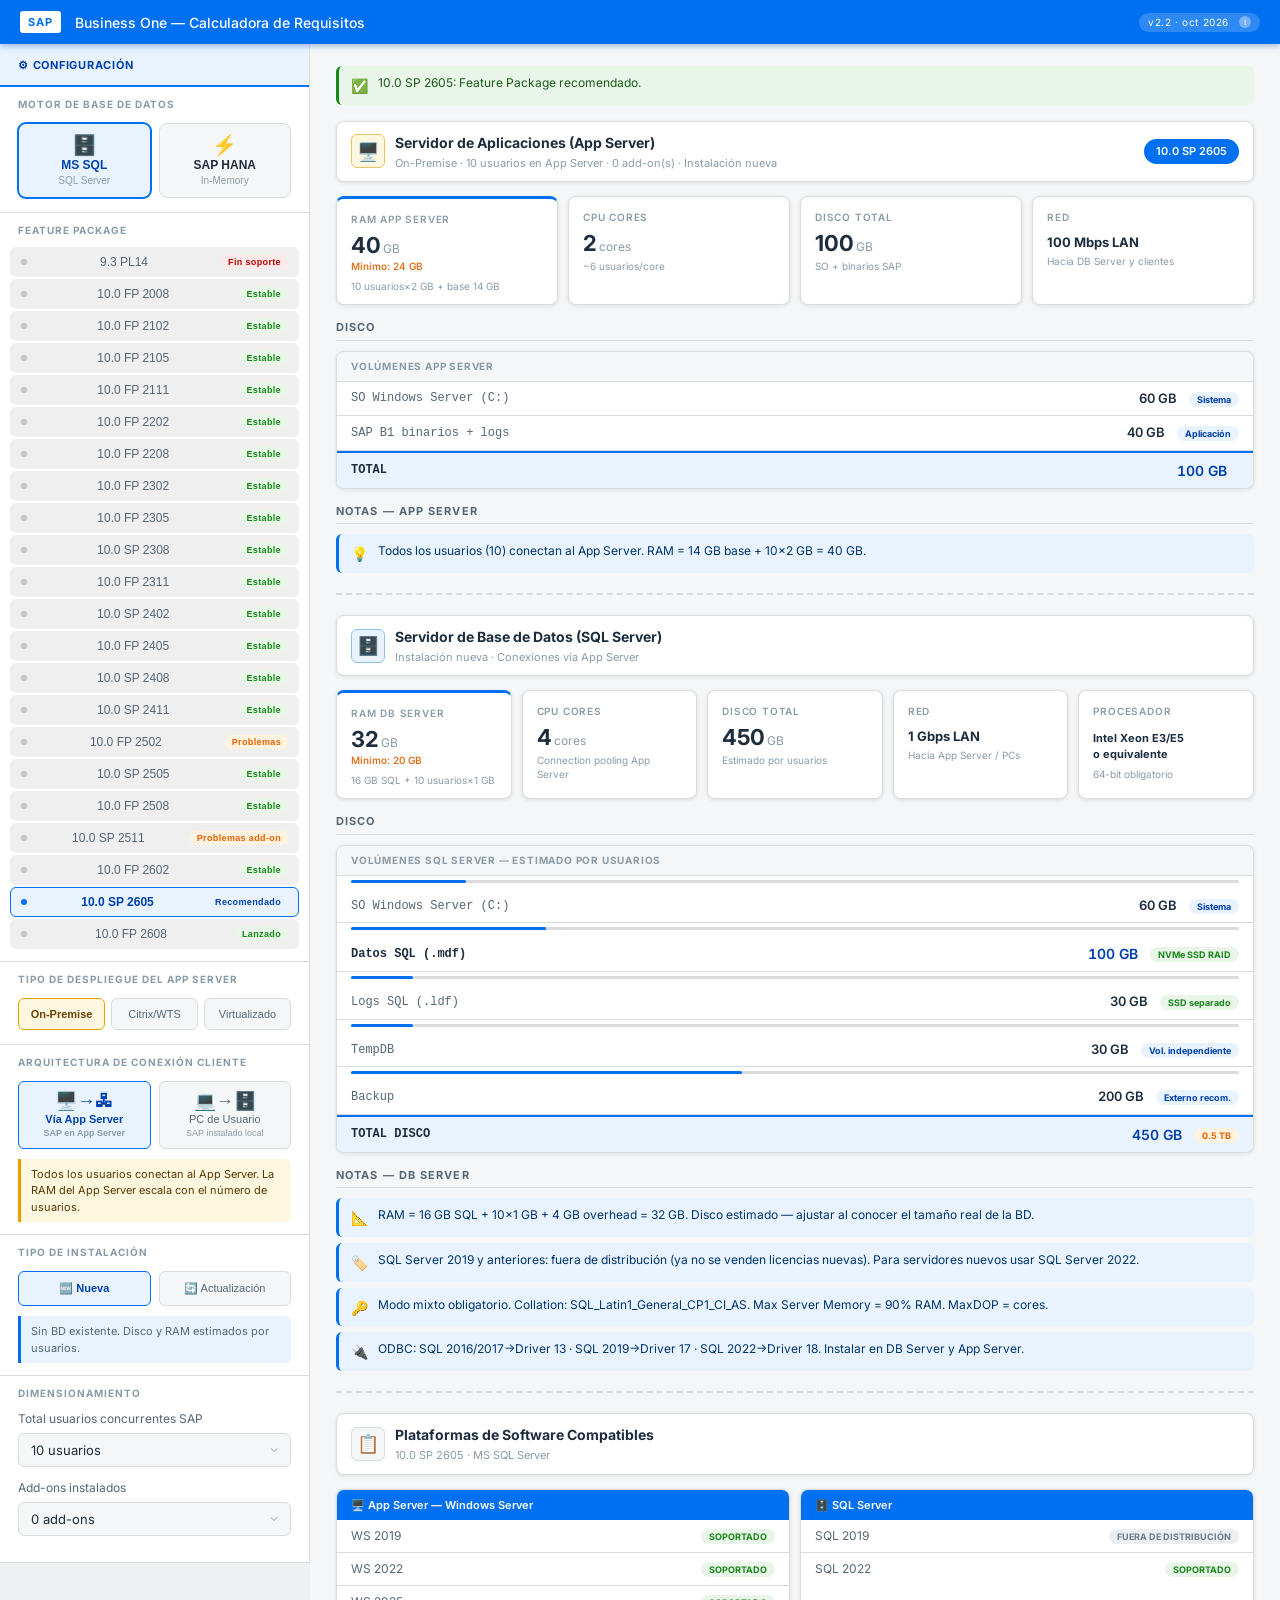
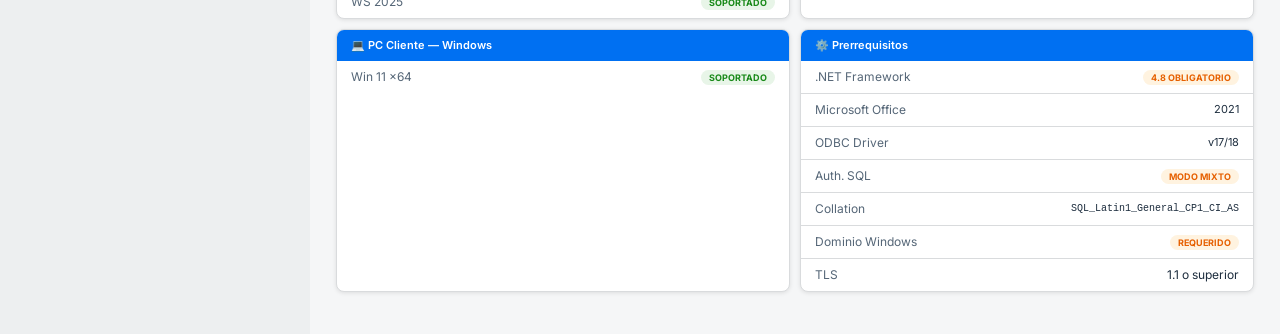
==== commit 644f0da6: "v2.2: matriz HANA v1.42, avisos EDS/ETS (notas 3644378 y 3743696), FP 2608 lanzado Co-Authored-By: C" ====
--- a/index.html
+++ b/index.html
@@ -173,7 +173,7 @@
 <div class="shell">
   <div class="shell-logo">SAP</div>
   <div class="shell-title">Business One — Calculadora de Requisitos</div>
-  <div class="shell-ver">v2.1 · oct 2026<span class="info-ico" onmouseenter="positionTip(this)">i<span class="tip">Matrices de compatibilidad SAP: Platform Support Matrix v1.38 (SQL) y v1.41 (HANA), ambas del 2026-06-16. Buffer Pool SQL configurable agregado 2026-10-23. Versiones de SQL Server 2019 y anteriores marcadas como fuera de distribución.</span></span></div>
+  <div class="shell-ver">v2.2 · oct 2026<span class="info-ico" onmouseenter="positionTip(this)">i<span class="tip">Matrices de compatibilidad SAP: Platform Support Matrix v1.38 (SQL, 2026-06-16) y v1.42 (HANA, 2026-08-28). Avisos EDS/ETS según SAP Notes 3644378 y 3743696. FP 2608 marcado como lanzado. Buffer Pool SQL configurable agregado 2026-10-23. Versiones de SQL Server 2019 y anteriores marcadas como fuera de distribución.</span></span></div>
 </div>
 <div class="app">
 <aside class="panel">
@@ -362,7 +362,7 @@
     {v:'2511',l:'10.0 SP 2511', t:'warn',  tx:'Problemas add-on'},
     {v:'2602',l:'10.0 FP 2602', t:'stable',tx:'Estable'},
     {v:'2605',l:'10.0 SP 2605', t:'ok',    tx:'Recomendado'},
-    {v:'2608',l:'10.0 FP 2608', t:'road',  tx:'Roadmap'},
+    {v:'2608',l:'10.0 FP 2608', t:'stable',tx:'Lanzado'},
   ],
   hana:[
     {v:'9.3', l:'9.3 PL14',     t:'eom',   tx:'Fin soporte'},
@@ -382,12 +382,12 @@
     {v:'2511',l:'10.0 SP 2511', t:'warn',  tx:'Problemas add-on'},
     {v:'2602',l:'10.0 FP 2602', t:'stable',tx:'Estable'},
     {v:'2605',l:'10.0 SP 2605', t:'ok',    tx:'Recomendado'},
-    {v:'2608',l:'10.0 FP 2608', t:'road',  tx:'Roadmap'},
+    {v:'2608',l:'10.0 FP 2608', t:'stable',tx:'Lanzado'},
   ]
 };
 
 // ═══════════════════════════════════════
-// PLATFORM MATRICES (v1.37 corregidas)
+// PLATFORM MATRICES (SQL v1.38 · HANA v1.42 · corregidas)
 // ═══════════════════════════════════════
 const SW_SQL = {
   '9.3': {ws:['WS 2012 R2','WS 2016','WS 2019'],sql:['SQL 2012','SQL 2014','SQL 2016','SQL 2017'],wc:['Win 7 SP1','Win 8.1','Win 10'],office:'2013, 2016, 2019',odbc:'11/13/17',dotnet:'4.5.2'},
@@ -416,12 +416,12 @@
 const SW_HANA = {
   '9.3': {sles:'SLES 12 SP3 / SP4',hana:'HANA 2.0 SPS 02–04',ws:['WS 2012 R2','WS 2016','WS 2019'],wc:['Win 7 SP1','Win 10'],office:'2013, 2016',dotnet:'4.5.2'},
   '2008':{sles:'SLES 15 SP0 / SP1',hana:'HANA 2.0 SPS 04–05',ws:['WS 2016','WS 2019'],wc:['Win 10 x64'],office:'2016, 2019',dotnet:'4.8'},
-  '2102':{sles:'SLES 15 SP1 / SP2',hana:'HANA 2.0 SPS 05',ws:['WS 2016','WS 2019'],wc:['Win 10 x64'],office:'2016, 2019',dotnet:'4.8'},
-  '2105':{sles:'SLES 15 SP1 / SP2',hana:'HANA 2.0 SPS 05',ws:['WS 2016','WS 2019'],wc:['Win 10 x64'],office:'2016, 2019',dotnet:'4.8'},
-  '2111':{sles:'SLES 15 SP1 / SP2 / SP3',hana:'HANA 2.0 SPS 05–06',ws:['WS 2016','WS 2019'],wc:['Win 10 x64'],office:'2016, 2019',dotnet:'4.8'},
-  '2202':{sles:'SLES 15 SP2 / SP3',hana:'HANA 2.0 SPS 05–06',ws:['WS 2016','WS 2019','WS 2022'],wc:['Win 10 x64'],office:'2016, 2019',dotnet:'4.8'},
-  '2208':{sles:'SLES 15 SP2 / SP3',hana:'HANA 2.0 SPS 05 Rev.056/059',ws:['WS 2016','WS 2019','WS 2022'],wc:['Win 10 x64'],office:'2016, 2019',dotnet:'4.8'},
-  '2305':{sles:'SLES 15 SP2 / SP3 / SP4',hana:'HANA 2.0 SPS 06–07',ws:['WS 2016','WS 2019','WS 2022'],wc:['Win 10 x64','Win 11 x64'],office:'2019',dotnet:'4.8'},
+  '2102':{sles:'SLES 15 SP1 / SP2',hana:'HANA 2.0 SPS 05',ws:['WS 2012 R2 (upgrade only)','WS 2016','WS 2019'],wc:['Win 10 x64'],office:'2016, 2019',dotnet:'4.8'},
+  '2105':{sles:'SLES 15 SP1 / SP2',hana:'HANA 2.0 SPS 05',ws:['WS 2012 R2 (upgrade only)','WS 2016','WS 2019'],wc:['Win 10 x64'],office:'2016, 2019',dotnet:'4.8'},
+  '2111':{sles:'SLES 15 SP1 / SP2 / SP3',hana:'HANA 2.0 SPS 05–06',ws:['WS 2012 R2 (upgrade only)','WS 2016','WS 2019'],wc:['Win 10 x64'],office:'2016, 2019',dotnet:'4.8'},
+  '2202':{sles:'SLES 15 SP2 / SP3',hana:'HANA 2.0 SPS 05–06',ws:['WS 2012 R2 (upgrade only)','WS 2016','WS 2019','WS 2022'],wc:['Win 10 x64'],office:'2016, 2019',dotnet:'4.8'},
+  '2208':{sles:'SLES 15 SP2 / SP3',hana:'HANA 2.0 SPS 05 Rev.056/059',ws:['WS 2012 R2 (upgrade only)','WS 2016','WS 2019','WS 2022'],wc:['Win 10 x64'],office:'2016, 2019',dotnet:'4.8'},
+  '2305':{sles:'SLES 15 SP2 / SP3 / SP4',hana:'HANA 2.0 SPS 06–07',ws:['WS 2012 R2 (upgrade only)','WS 2016','WS 2019','WS 2022'],wc:['Win 10 x64','Win 11 x64'],office:'2019',dotnet:'4.8'},
   '2311':{sles:'SLES 15 SP2 / SP3 / SP4 / SP5',hana:'HANA 2.0 SPS 07',ws:['WS 2016','WS 2019','WS 2022'],wc:['Win 10 x64','Win 11 x64'],office:'2019',dotnet:'4.8'},
   '2402':{sles:'SLES 15 SP3 / SP4 / SP5',hana:'HANA 2.0 SPS 07',ws:['WS 2016','WS 2019','WS 2022'],wc:['Win 10 x64','Win 11 x64'],office:'2019',dotnet:'4.8'},
   '2408':{sles:'SLES 15 SP3 / SP4 / SP5',hana:'HANA 2.0 SPS 07–08',ws:['WS 2016','WS 2019','WS 2022'],wc:['Win 10 x64','Win 11 x64'],office:'2019, 2021',dotnet:'4.8'},
@@ -602,6 +602,11 @@
   if(fi.t==='warn'&&S.fp==='2511') notes.push({c:'n-warn',i:'⚠️',t:'SP 2511: incompatibilidades con add-ons de terceros. Verificar compatibilidad.'});
   if(fi.t==='road')   notes.push({c:'n-warn',i:'🗓️',t:`${fi.l} en roadmap SAP (mar 2026), aún no lanzado. Verificar PAM oficial al instalar.`});
   if(fi.t==='ok')     notes.push({c:'n-ok',i:'✅',t:`${fi.l}: Feature Package recomendado.`});
+  if(isH && S.fp!=='9.3'){
+    if(sw.ws.includes('WS 2016')) notes.push({c:'n-warn',i:'⚠️',t:'WS 2016: la instalación de EDS/ETS (documentos electrónicos) falla si el certificado SSL se creó con AES256-SHA256 — limitación del sistema (SAP Note 3644378). Alternativa: Windows Server 2019 o superior.'});
+    if(sw.sles) notes.push({c:'n-warn',i:'⚠️',t:'Documentos electrónicos (EDS): la instalación falla en SLES 15 SP5 o anterior; se requiere SLES 15 SP6 o superior (SAP Note 3743696). ETS tampoco soporta SP5 (matriz HANA v1.42, nota al pie 18).'});
+    if(sw.wc.includes('Win 10 x64')||/2016|2019/.test(sw.office)) notes.push({c:'n-info',i:'🗓️',t:'Microsoft terminó el soporte de Windows 10 y de Office 2016/2019 el 14-oct-2025. La matriz HANA v1.42 de SAP aún los lista, pero para equipos nuevos conviene Windows 11 y Office 2021.'});
+  }
   if(sw.ws&&sw.ws.some(w=>w.includes('upgrade only'))) notes.push({c:'n-warn',i:'⚠️',t:'WS 2012 R2 solo para clientes en actualización, no instalaciones nuevas en 10.0.'});
 
   // ── NOTAS APP SERVER ──
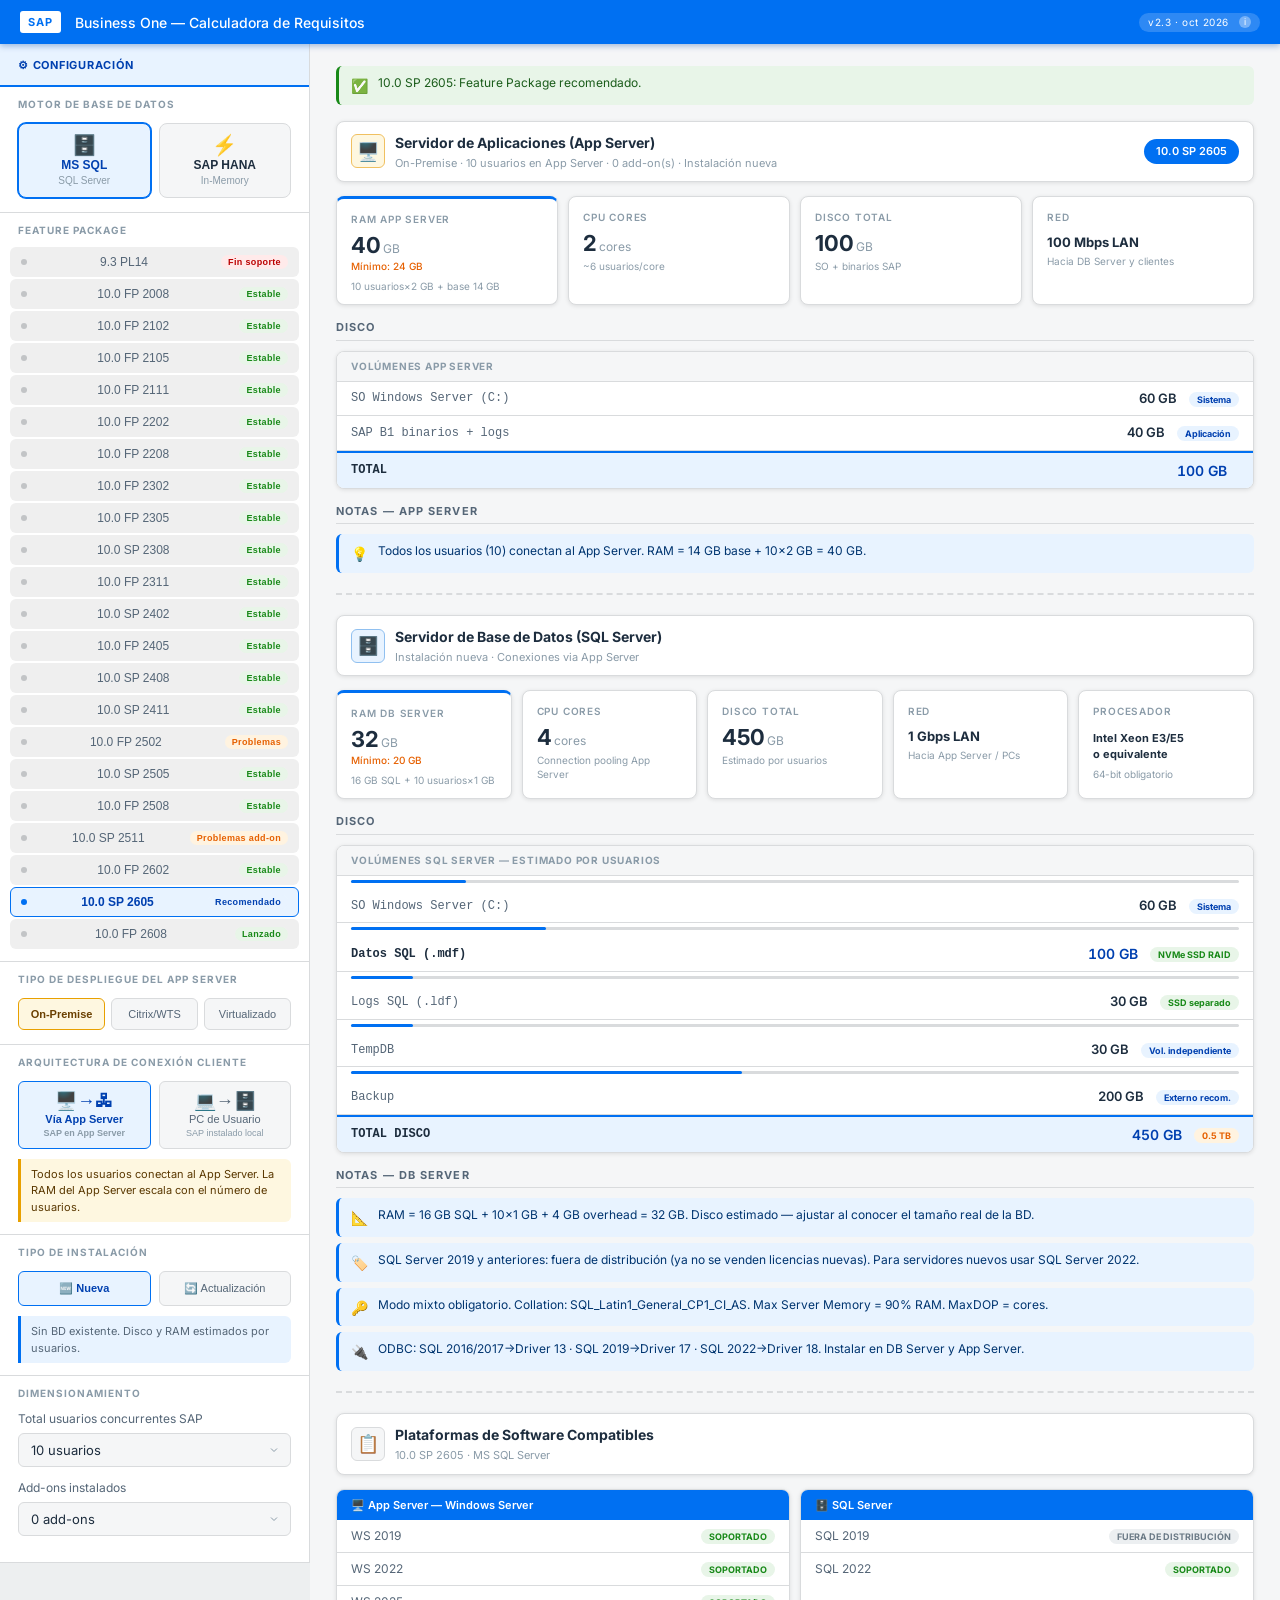
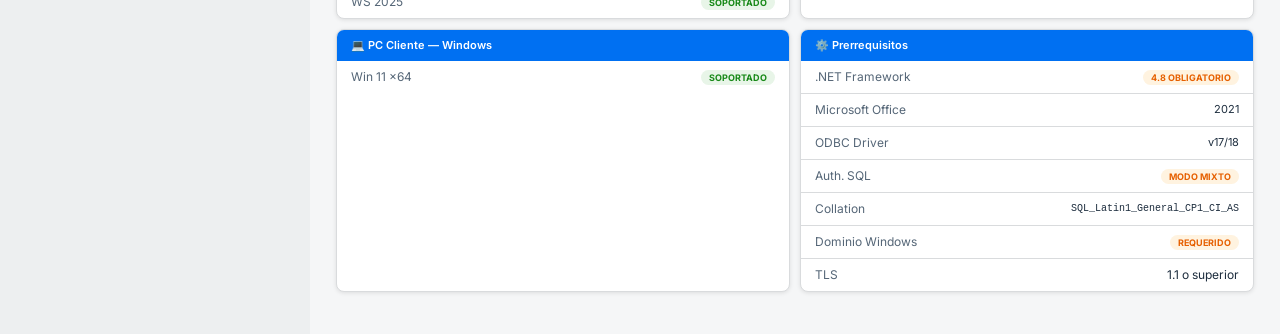
==== commit 2ffefeb0: "v2.3: SLES 15 SP5/SP6 fuera de soporte general, SP7 vigente Co-Authored-By: Claude Sonnet 5.5 <norep" ====
--- a/index.html
+++ b/index.html
@@ -173,7 +173,7 @@
 <div class="shell">
   <div class="shell-logo">SAP</div>
   <div class="shell-title">Business One — Calculadora de Requisitos</div>
-  <div class="shell-ver">v2.2 · oct 2026<span class="info-ico" onmouseenter="positionTip(this)">i<span class="tip">Matrices de compatibilidad SAP: Platform Support Matrix v1.38 (SQL, 2026-06-16) y v1.42 (HANA, 2026-08-28). Avisos EDS/ETS según SAP Notes 3644378 y 3743696. FP 2608 marcado como lanzado. Buffer Pool SQL configurable agregado 2026-10-23. Versiones de SQL Server 2019 y anteriores marcadas como fuera de distribución.</span></span></div>
+  <div class="shell-ver">v2.3 · oct 2026<span class="info-ico" onmouseenter="positionTip(this)">i<span class="tip">Matrices de compatibilidad SAP: Platform Support Matrix v1.38 (SQL, 2026-06-16) y v1.42 (HANA, 2026-08-28). Avisos EDS/ETS según SAP Notes 3644378 y 3743696. FP 2608 marcado como lanzado. SLES 15 SP5/SP6 marcados fuera de soporte general (SP7 vigente). Buffer Pool SQL configurable agregado 2026-10-23. Versiones de SQL Server 2019 y anteriores marcadas como fuera de distribución.</span></span></div>
 </div>
 <div class="app">
 <aside class="panel">
@@ -582,6 +582,16 @@
 function bar(gb,tot){ return `<div class="bar-wrap"><div class="bar" style="width:${Math.min(100,Math.round(gb/tot*100))}%"></div></div>`; }
 function fmtDisk(gb){ return gb>=1000?(gb/1000).toFixed(1)+' TB':gb+' GB'; }
 
+function slesRows(s){
+  const m=/^SLES 15 (.+)$/.exec(s||'');
+  if(!m) return `<tr><td>SUSE Linux</td><td style="font-size:11px">${s}</td></tr>`;
+  return m[1].split(' / ').map(x=>{
+    const n=parseInt((/SP(\d+)/.exec(x)||[])[1],10);
+    const cur=n>=7;
+    return `<tr><td>SLES 15 ${x}</td><td>${cur?'<span class="bok">VIGENTE</span>':'<span class="bout">FUERA DE SOPORTE GENERAL</span>'}</td></tr>`;
+  }).join('');
+}
+
 // ═══════════════════════════════════════
 // RENDER
 // ═══════════════════════════════════════
@@ -604,6 +614,7 @@
   if(fi.t==='ok')     notes.push({c:'n-ok',i:'✅',t:`${fi.l}: Feature Package recomendado.`});
   if(isH && S.fp!=='9.3'){
     if(sw.ws.includes('WS 2016')) notes.push({c:'n-warn',i:'⚠️',t:'WS 2016: la instalación de EDS/ETS (documentos electrónicos) falla si el certificado SSL se creó con AES256-SHA256 — limitación del sistema (SAP Note 3644378). Alternativa: Windows Server 2019 o superior.'});
+    if(sw.sles&&/^SLES 15/.test(sw.sles)) notes.push({c:'n-info',i:'🏷️',t:'SUSE: SLES 15 SP5 salió de soporte general el 31-dic-2024 (LTSS hasta 31-dic-2027) y SP6 el 31-dic-2025 (LTSS hasta 31-dic-2028). SP7 es el vigente (soporte general hasta 31-jul-2031). Para servidores nuevos usar SLES 15 SP7. Fechas: SUSE / endoflife.date, oct 2026.'});
     if(sw.sles) notes.push({c:'n-warn',i:'⚠️',t:'Documentos electrónicos (EDS): la instalación falla en SLES 15 SP5 o anterior; se requiere SLES 15 SP6 o superior (SAP Note 3743696). ETS tampoco soporta SP5 (matriz HANA v1.42, nota al pie 18).'});
     if(sw.wc.includes('Win 10 x64')||/2016|2019/.test(sw.office)) notes.push({c:'n-info',i:'🗓️',t:'Microsoft terminó el soporte de Windows 10 y de Office 2016/2019 el 14-oct-2025. La matriz HANA v1.42 de SAP aún los lista, pero para equipos nuevos conviene Windows 11 y Office 2021.'});
   }
@@ -746,7 +757,7 @@
       <div class="sw-card">
         <div class="sw-hdr">🗄️ ${isH?'SAP HANA / SUSE Linux':'SQL Server'}</div>
         <table class="sw-t">${isH
-          ?`<tr><td>SAP HANA</td><td style="font-size:11px">${sw.hana}</td></tr><tr><td>SUSE Linux</td><td style="font-size:11px">${sw.sles}</td></tr>`
+          ?`<tr><td>SAP HANA</td><td style="font-size:11px">${sw.hana}</td></tr>${slesRows(sw.sles)}`
           :sw.sql.map(s=>{const out=/SQL (2012|2014|2016|2017|2019)$/.test(s);return `<tr><td>${s}</td><td>${out?'<span class="bout">FUERA DE DISTRIBUCIÓN</span>':'<span class="bok">SOPORTADO</span>'}</td></tr>`;}).join('')
         }</table>
       </div>
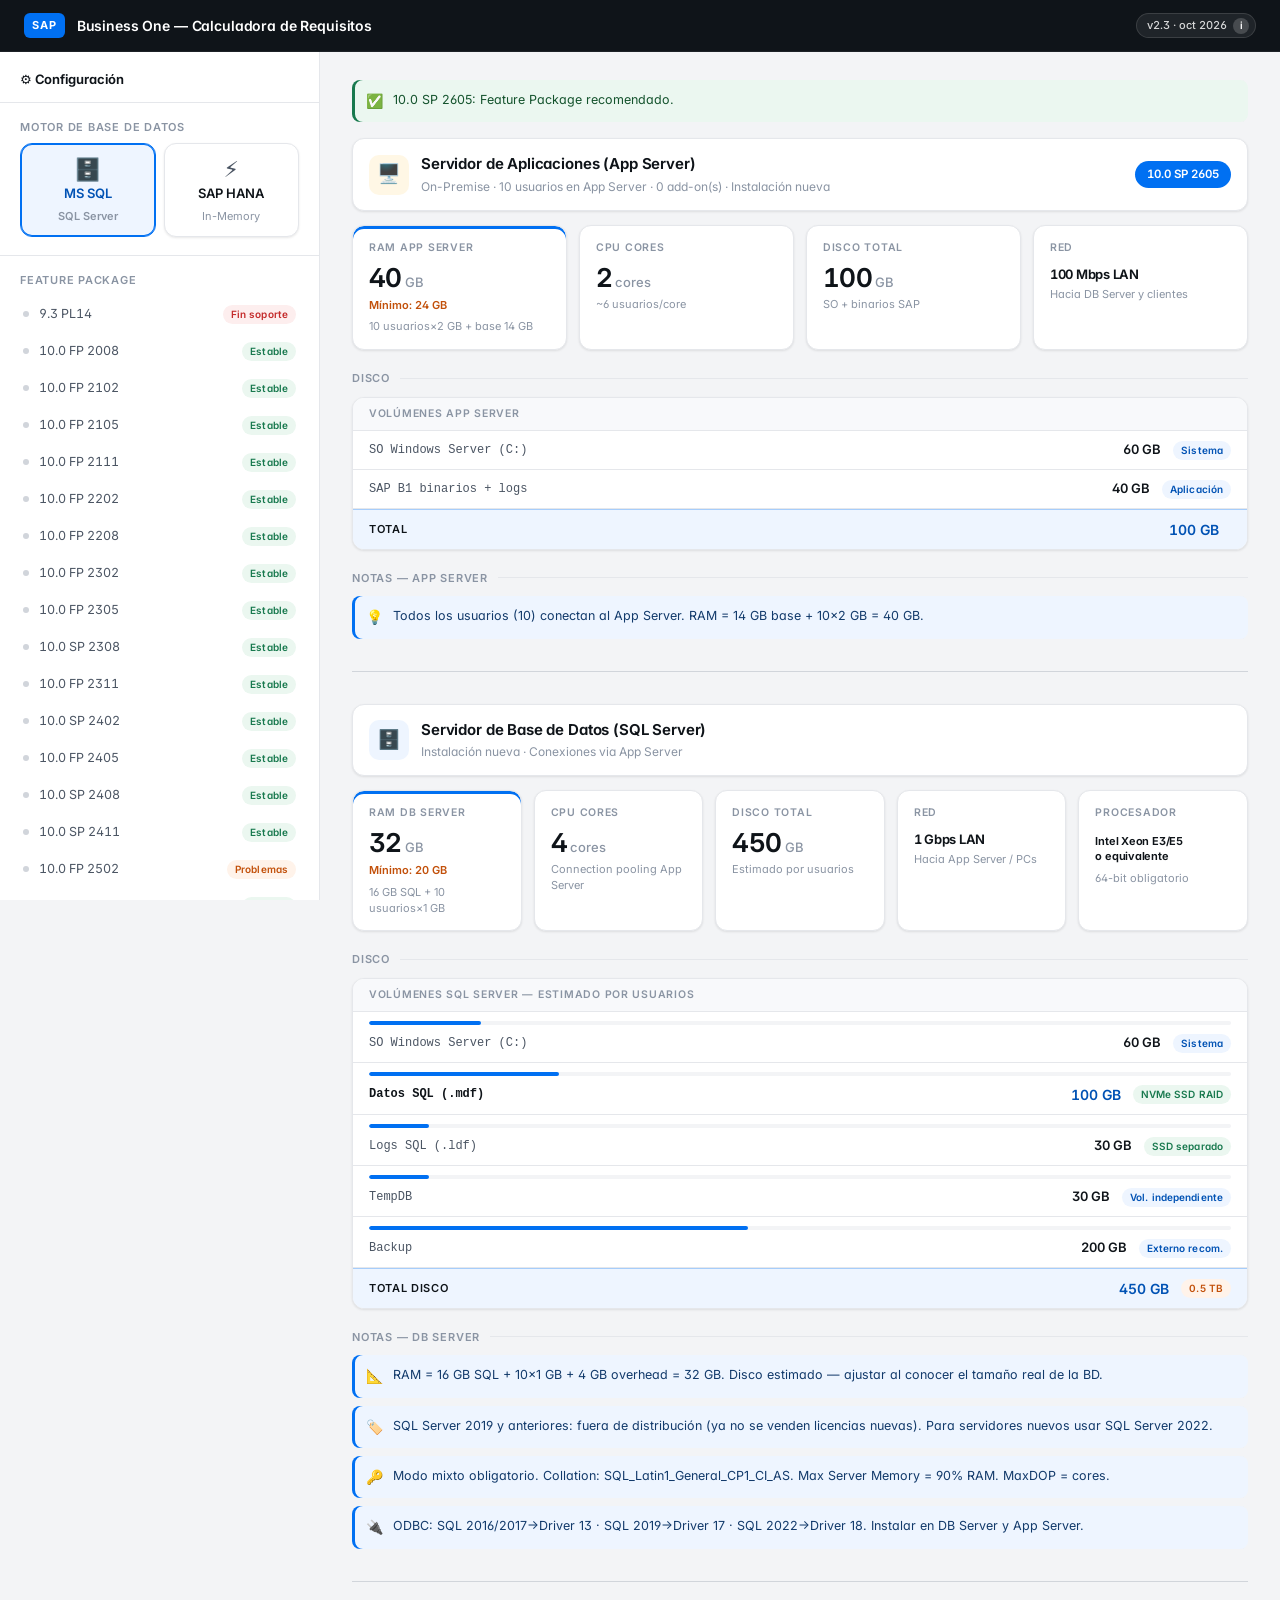
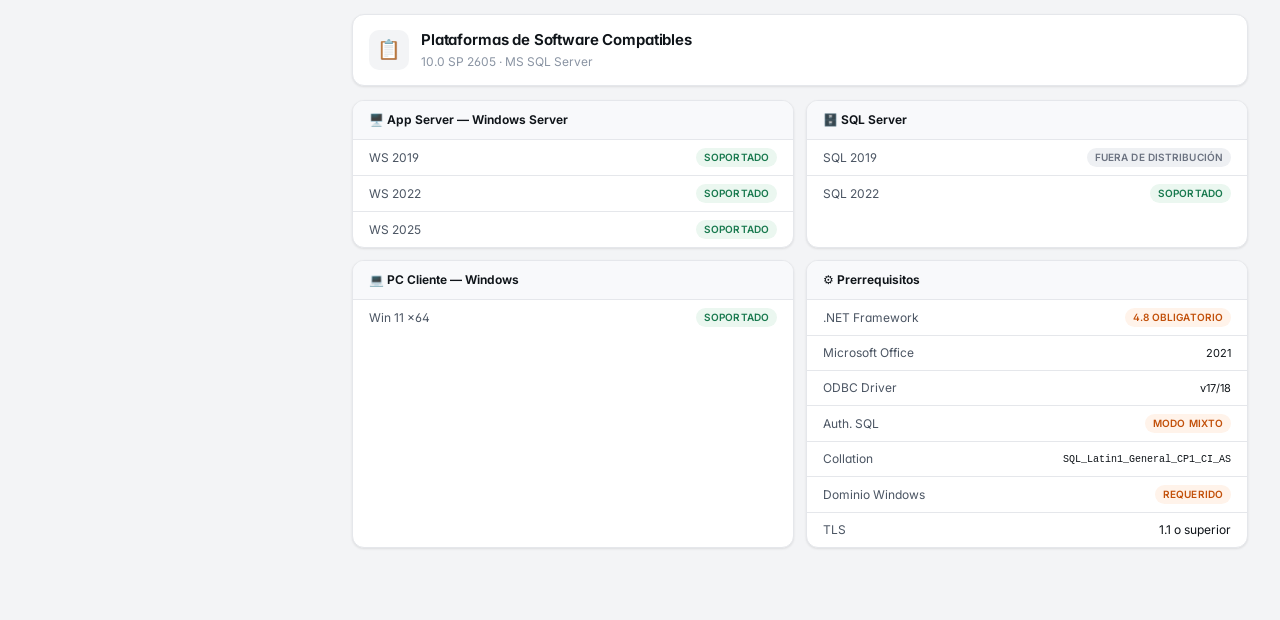
==== commit 3eb101f7: "v2.4: rediseño visual (estilos, jerarquía, estados y favicon) Solo cambia el bloque <style> y el <he" ====
--- a/index.html
+++ b/index.html
@@ -5,168 +5,239 @@
 <meta name="viewport" content="width=device-width,initial-scale=1.0">
 <title>SAP Business One — Calculadora de Requisitos</title>
 <link href="https://fonts.googleapis.com/css2?family=Inter:wght@300;400;500;600;700&display=swap" rel="stylesheet">
+<link rel="icon" type="image/svg+xml" href="data:image/svg+xml,<svg xmlns='http://www.w3.org/2000/svg' viewBox='0 0 108 108'><rect width='108' height='108' rx='24' fill='%230F1419'/><g transform='translate(54 54) scale(1.4) translate(-64 -64)'><path d='M36,62 C36,48 44,40 54,40 C64,40 72,48 72,62 L72,82 Q67.5,76 63,82 Q58.5,88 54,82 Q49.5,76 45,82 Q40.5,88 36,82 Z' fill='%23F8FAFC'/><ellipse cx='49' cy='57' rx='2.6' ry='3.6' fill='%230F1419'/><ellipse cx='59' cy='57' rx='2.6' ry='3.6' fill='%230F1419'/><path d='M82,48 Q83,54 89,55 Q83,56 82,62 Q81,56 75,55 Q81,54 82,48 Z' fill='%23FBBF24'/><path d='M76,69 v13 a8,3 0 0 0 16,0 v-13 a8,3 0 0 0 -16,0 Z' fill='%230070F2'/><path d='M76,69 a8,3 0 0 0 16,0 M76,75.5 a8,3 0 0 0 16,0' fill='none' stroke='%23F8FAFC' stroke-width='1.4' stroke-linecap='round'/></g></svg>">
+<meta name="theme-color" content="#0f1419">
 <style>
 *,*::before,*::after{box-sizing:border-box;margin:0;padding:0}
 :root{
-  --sap:#0070f2;--sap-dk:#0040b0;--sap-lt:#e8f3ff;
-  --gold:#e8a000;--gold-bg:#fef7e0;
-  --grn:#188918;--grn-bg:#e8f5e8;
-  --red:#bb0000;--red-bg:#ffeaea;
-  --org:#e66000;--org-bg:#fff3e0;
-  --teal:#0e7490;--teal-bg:#e0f5f8;
-  --bg0:#edeff0;--bg1:#f5f6f7;--bg2:#fff;
-  --bd:#d9dbdd;--bd2:#c2c4c6;
-  --t1:#1d2d3e;--t2:#556677;--t3:#8a9ba8;
-  --sh1:0 1px 4px rgba(0,0,0,.1);--sh2:0 2px 12px rgba(0,0,0,.12);
-  --r:8px;--rs:6px;--f:'Inter',Arial,sans-serif;
-}
-body{font-family:var(--f);background:var(--bg0);color:var(--t1);font-size:13px;line-height:1.5;min-height:100vh}
-.shell{background:var(--sap);height:44px;display:flex;align-items:center;padding:0 20px;gap:14px;box-shadow:0 2px 6px rgba(0,70,160,.35);position:sticky;top:0;z-index:200}
-.shell-logo{background:#fff;color:var(--sap);font-size:11px;font-weight:700;letter-spacing:.08em;padding:3px 8px;border-radius:3px}
-.shell-title{color:#fff;font-size:14px;font-weight:500;overflow:hidden;text-overflow:ellipsis;white-space:nowrap;min-width:0}
-.shell-ver{margin-left:auto;flex-shrink:0;background:rgba(255,255,255,.18);color:#fff;font-size:10px;padding:2px 9px;border-radius:20px;letter-spacing:.06em;white-space:nowrap;display:flex;align-items:center;gap:5px}
-.shell-ver .info-ico{background:rgba(255,255,255,.35);width:12px;height:12px;font-size:9px}
-.app{display:grid;grid-template-columns:310px 1fr;align-items:start}
-.panel{background:var(--bg2);border-right:1px solid var(--bd);overflow-y:auto;min-height:calc(100vh - 44px)}
-.panel-hdr{background:var(--sap-lt);border-bottom:2px solid var(--sap);padding:13px 18px 11px}
-.panel-hdr-title{font-size:11px;font-weight:700;color:var(--sap-dk);letter-spacing:.07em;text-transform:uppercase}
-.ps{border-bottom:1px solid var(--bd)}
-.plbl{padding:10px 18px 5px;font-size:10px;font-weight:700;color:var(--t3);text-transform:uppercase;letter-spacing:.1em}
+  --sap:#0070f2;--sap-dk:#0052b4;--sap-lt:#eef5ff;--sap-ring:rgba(0,112,242,.18);
+  --ink:#0f1419;
+  --gold:#d48a00;--gold-bg:#fff7e5;
+  --grn:#18794e;--grn-bg:#ebf7f0;
+  --red:#c42b2b;--red-bg:#fdeeee;
+  --org:#c2500a;--org-bg:#fff3ea;
+  --teal:#0e7490;--teal-bg:#e6f6f9;
+  --bg0:#f3f4f6;--bg1:#f8f9fb;--bg2:#fff;
+  --bd:#e5e7eb;--bd2:#d1d5db;
+  --t1:#0f1419;--t2:#4b5563;--t3:#8a94a3;
+  --sh1:0 1px 2px rgba(15,20,25,.04),0 1px 3px rgba(15,20,25,.06);
+  --sh2:0 6px 16px rgba(15,20,25,.12),0 2px 4px rgba(15,20,25,.06);
+  --r:12px;--rs:8px;--f:'Inter',system-ui,-apple-system,'Segoe UI',Arial,sans-serif;
+  --mono:ui-monospace,'Cascadia Code','SF Mono',Consolas,monospace;
+  --ease-out:cubic-bezier(.23,1,.32,1);
+  --shell-h:52px;
+}
+html{-webkit-text-size-adjust:100%}
+body{font-family:var(--f);background:var(--bg0);color:var(--t1);font-size:13px;line-height:1.5;min-height:100vh;-webkit-font-smoothing:antialiased;font-feature-settings:'cv11','ss01'}
+button{font:inherit;color:inherit}
+:focus-visible{outline:2px solid var(--sap);outline-offset:2px}
+
+/* SHELL */
+.shell{background:var(--ink);height:var(--shell-h);display:flex;align-items:center;padding:0 24px;gap:12px;position:sticky;top:0;z-index:200;border-bottom:1px solid rgba(255,255,255,.06)}
+.shell-logo{background:var(--sap);color:#fff;font-size:11px;font-weight:700;letter-spacing:.08em;padding:4px 8px;border-radius:6px;flex-shrink:0}
+.shell-title{color:#fff;font-size:14px;font-weight:600;letter-spacing:-.01em;overflow:hidden;text-overflow:ellipsis;white-space:nowrap;min-width:0}
+.shell-ver{margin-left:auto;flex-shrink:0;background:rgba(255,255,255,.07);border:1px solid rgba(255,255,255,.12);color:rgba(255,255,255,.82);font-size:11px;font-weight:500;padding:3px 6px 3px 10px;border-radius:999px;white-space:nowrap;display:flex;align-items:center;gap:6px;font-variant-numeric:tabular-nums}
+.shell-ver .info-ico{background:rgba(255,255,255,.18);width:16px;height:16px;font-size:10px;margin-left:0}
+
+/* LAYOUT */
+.app{display:grid;grid-template-columns:320px minmax(0,1fr);align-items:start}
+.panel{background:var(--bg2);border-right:1px solid var(--bd);overflow-y:auto;position:sticky;top:var(--shell-h);height:calc(100vh - var(--shell-h));overscroll-behavior:contain}
+.panel-hdr{padding:18px 20px 12px;border-bottom:1px solid var(--bd)}
+.panel-hdr-title{font-size:13px;font-weight:650;color:var(--t1);letter-spacing:-.005em}
+.ps{border-bottom:1px solid var(--bd);padding-bottom:4px}
+.ps:last-child{border-bottom:none}
+.plbl{padding:16px 20px 8px;font-size:11px;font-weight:600;color:var(--t3);text-transform:uppercase;letter-spacing:.07em}
+
+/* SHARED CONTROLS */
+.db-btn,.fp-item,.dep-btn,.tipo-btn,.con-btn,.buf-btn{
+  cursor:pointer;-webkit-tap-highlight-color:transparent;user-select:none;
+  transition:background-color .15s ease,border-color .15s ease,color .15s ease,box-shadow .15s ease,transform .16s var(--ease-out)}
+.db-btn:active,.fp-item:active,.dep-btn:active,.tipo-btn:active,.con-btn:active,.buf-btn:active{transform:scale(.97)}
+.db-btn,.dep-btn,.tipo-btn,.con-btn,.buf-btn{border:1px solid var(--bd);background:var(--bg2);color:var(--t2);box-shadow:var(--sh1)}
+.db-btn.active,.dep-btn.active,.tipo-btn.active,.con-btn.active,.buf-btn.active{border-color:var(--sap);background:var(--sap-lt);color:var(--sap-dk);box-shadow:0 0 0 1px var(--sap) inset;font-weight:600}
+@media (hover:hover) and (pointer:fine){
+  .db-btn:not(.active):hover,.dep-btn:not(.active):hover,.tipo-btn:not(.active):hover,.con-btn:not(.active):hover,.buf-btn:not(.active):hover{border-color:var(--bd2);background:var(--bg1);color:var(--t1)}
+  .fp-item:not(.active):hover{background:var(--bg1)}
+  .fp-item:not(.active):hover .fp-name{color:var(--t1)}
+}
+
 /* DB BUTTONS */
-.db-row{display:grid;grid-template-columns:1fr 1fr;gap:8px;padding:6px 18px 14px}
-.db-btn{display:flex;flex-direction:column;align-items:center;justify-content:center;padding:11px 8px;border:1.5px solid var(--bd);border-radius:var(--r);background:var(--bg1);cursor:pointer;transition:all .15s;gap:3px}
-.db-btn:hover{border-color:var(--sap);background:var(--sap-lt)}
-.db-btn.active{border-color:var(--sap);background:var(--sap-lt);box-shadow:0 0 0 1px var(--sap)}
-.db-icon{font-size:20px;line-height:1}
-.db-name{font-size:12px;font-weight:600;color:var(--t1)}
-.db-sub{font-size:10px;color:var(--t3)}
+.db-row{display:grid;grid-template-columns:1fr 1fr;gap:8px;padding:0 20px 14px}
+.db-btn{display:flex;flex-direction:column;align-items:center;justify-content:center;padding:14px 8px 12px;border-radius:var(--r);gap:4px}
+.db-icon{font-size:22px;line-height:1}
+.db-name{font-size:13px;font-weight:600;color:var(--t1)}
+.db-sub{font-size:11px;color:var(--t3)}
 .db-btn.active .db-name{color:var(--sap-dk)}
+
 /* FP LIST */
-.fp-list{padding:4px 10px 12px;display:flex;flex-direction:column;gap:2px}
-.fp-item{display:flex;align-items:center;gap:9px;padding:7px 10px;border-radius:var(--rs);cursor:pointer;transition:background .12s;border:1.5px solid transparent}
-.fp-item:hover{background:var(--bg1)}
-.fp-item.active{background:var(--sap-lt);border-color:var(--sap)}
-.fp-dot{width:6px;height:6px;border-radius:50%;background:var(--bd2);flex-shrink:0}
-.fp-item.active .fp-dot{background:var(--sap)}
-.fp-name{font-size:12px;color:var(--t2);flex:1}
+.fp-list{padding:0 12px 12px;display:flex;flex-direction:column;gap:2px}
+.fp-item{display:flex;align-items:center;gap:10px;width:100%;padding:7px 10px;border-radius:var(--rs);background:transparent;border:1px solid transparent;text-align:left}
+.fp-item.active{background:var(--sap-lt);border-color:rgba(0,112,242,.35)}
+.fp-dot{width:6px;height:6px;border-radius:50%;background:var(--bd2);flex-shrink:0;transition:background-color .15s ease}
+.fp-item.active .fp-dot{background:var(--sap);box-shadow:0 0 0 3px var(--sap-ring)}
+.fp-name{font-size:12.5px;color:var(--t2);flex:1;font-variant-numeric:tabular-nums;transition:color .15s ease}
 .fp-item.active .fp-name{color:var(--sap-dk);font-weight:600}
-.tag{font-size:9px;font-weight:700;padding:2px 7px;border-radius:20px;letter-spacing:.04em;white-space:nowrap}
+.tag{font-size:10px;font-weight:600;padding:2px 8px;border-radius:999px;letter-spacing:.01em;white-space:nowrap;line-height:1.5}
 .tag-eom{background:var(--red-bg);color:var(--red)}
 .tag-stable{background:var(--grn-bg);color:var(--grn)}
-.tag-ok{background:var(--sap-lt);color:var(--sap-dk)}
+.tag-ok{background:var(--sap);color:#fff}
 .tag-warn{background:var(--org-bg);color:var(--org)}
 .tag-road{background:var(--teal-bg);color:var(--teal)}
+
 /* DEPLOY */
-.dep-row{display:grid;grid-template-columns:repeat(3,1fr);gap:6px;padding:6px 18px 14px}
-.dep-btn{padding:9px 4px;border:1.5px solid var(--bd);border-radius:var(--rs);background:var(--bg1);font-size:11px;font-weight:500;color:var(--t2);cursor:pointer;transition:all .13s;text-align:center}
-.dep-btn:hover{border-color:var(--gold)}
-.dep-btn.active{border-color:var(--gold);background:var(--gold-bg);color:#6b4000;font-weight:600}
+.dep-row{display:grid;grid-template-columns:repeat(3,1fr);gap:6px;padding:0 20px 14px}
+.dep-btn{padding:9px 4px;border-radius:var(--rs);font-size:12px;font-weight:500;text-align:center}
+.dep-btn.active{border-color:var(--gold);background:var(--gold-bg);color:#6b4500;box-shadow:0 0 0 1px var(--gold) inset}
+
 /* TIPO */
-.tipo-row{display:grid;grid-template-columns:1fr 1fr;gap:8px;padding:6px 18px 10px}
-.tipo-btn{padding:10px 6px;border:1.5px solid var(--bd);border-radius:var(--rs);background:var(--bg1);font-size:11px;font-weight:500;color:var(--t2);cursor:pointer;transition:all .13s;text-align:center}
-.tipo-btn:hover{border-color:var(--sap)}
-.tipo-btn.active{border-color:var(--sap);background:var(--sap-lt);color:var(--sap-dk);font-weight:600}
-.tipo-hint{margin:0 18px 12px;padding:7px 10px;background:var(--sap-lt);border-left:3px solid var(--sap);border-radius:0 var(--rs) var(--rs) 0;font-size:11px;color:var(--t2);line-height:1.5}
+.tipo-row{display:grid;grid-template-columns:1fr 1fr;gap:8px;padding:0 20px 10px}
+.tipo-btn{padding:10px 6px;border-radius:var(--rs);font-size:12px;font-weight:500;text-align:center}
+.tipo-hint,.con-hint{margin:0 20px 14px;padding:8px 12px;border-radius:var(--rs);font-size:11.5px;line-height:1.55}
+.tipo-hint{background:var(--sap-lt);color:#1e3a5f;box-shadow:inset 3px 0 0 var(--sap)}
+
 /* CONEXION CLIENTE */
-.con-row{display:grid;grid-template-columns:1fr 1fr;gap:8px;padding:6px 18px 10px}
-.con-btn{display:flex;flex-direction:column;align-items:center;justify-content:center;gap:3px;padding:10px 6px;border:1.5px solid var(--bd);border-radius:var(--rs);background:var(--bg1);font-size:11px;font-weight:500;color:var(--t2);cursor:pointer;transition:all .13s;text-align:center}
-.con-btn:hover{border-color:var(--sap)}
-.con-btn.active{border-color:var(--sap);background:var(--sap-lt);color:var(--sap-dk);font-weight:600}
+.con-row{display:grid;grid-template-columns:1fr 1fr;gap:8px;padding:0 20px 10px}
+.con-btn{display:flex;flex-direction:column;align-items:center;justify-content:center;gap:4px;padding:12px 6px;border-radius:var(--rs);font-size:12px;font-weight:500;text-align:center}
 .con-icon{font-size:18px;line-height:1}
-.con-hint{margin:0 18px 12px;padding:7px 10px;background:var(--gold-bg);border-left:3px solid var(--gold);border-radius:0 var(--rs) var(--rs) 0;font-size:11px;color:#5a3800;line-height:1.5}
+.con-hint{background:var(--gold-bg);color:#5a3b00;box-shadow:inset 3px 0 0 var(--gold)}
+
 /* SELECTS */
-.dim-block{padding:4px 18px 14px}
-.dim-row{margin-bottom:12px}
-.dim-lbl{font-size:12px;color:var(--t2);margin-bottom:5px;display:block}
-.dim-sel{width:100%;padding:8px 30px 8px 12px;border:1.5px solid var(--bd);border-radius:var(--rs);background:var(--bg1);color:var(--t1);font-size:13px;font-family:var(--f);cursor:pointer;outline:none;appearance:none;background-image:url("data:image/svg+xml,%3Csvg xmlns='http://www.w3.org/2000/svg' width='12' height='12' viewBox='0 0 24 24' fill='none' stroke='%238a9ba8' stroke-width='2'%3E%3Cpolyline points='6 9 12 15 18 9'/%3E%3C/svg%3E");background-repeat:no-repeat;background-position:right 10px center}
-.dim-sel:focus{border-color:var(--sap)}
-.dim-num-wrap{display:flex;gap:6px;align-items:center}
-.dim-num{flex:1;padding:8px 12px;border:1.5px solid var(--bd);border-radius:var(--rs);background:var(--bg1);color:var(--t1);font-size:13px;font-family:var(--f);outline:none}
-.dim-num:focus{border-color:var(--sap)}
-.dim-unit{font-size:12px;color:var(--t3);white-space:nowrap}
-.dim-hint{margin-top:6px;padding:6px 9px;background:#f8f9fa;border:1px solid var(--bd);border-radius:var(--rs);font-size:10px;color:var(--t3);line-height:1.5}
+.dim-block{padding:0 20px 14px}
+.dim-row{margin-bottom:14px}
+.dim-row:last-child{margin-bottom:0}
+.dim-lbl{font-size:12px;font-weight:500;color:var(--t2);margin-bottom:6px;display:block}
+.dim-sel,.dim-num{width:100%;height:38px;padding:0 12px;border:1px solid var(--bd2);border-radius:var(--rs);background-color:var(--bg2);color:var(--t1);font-size:13px;font-family:var(--f);outline:none;box-shadow:var(--sh1);transition:border-color .15s ease,box-shadow .15s ease}
+.dim-sel{padding-right:32px;cursor:pointer;appearance:none;background-image:url("data:image/svg+xml,%3Csvg xmlns='http://www.w3.org/2000/svg' width='14' height='14' viewBox='0 0 24 24' fill='none' stroke='%238a94a3' stroke-width='2' stroke-linecap='round' stroke-linejoin='round'%3E%3Cpolyline points='6 9 12 15 18 9'/%3E%3C/svg%3E");background-repeat:no-repeat;background-position:right 10px center}
+.dim-sel:focus,.dim-num:focus{border-color:var(--sap);box-shadow:0 0 0 3px var(--sap-ring)}
+.dim-num-wrap{display:flex;gap:8px;align-items:center}
+.dim-num{flex:1;font-variant-numeric:tabular-nums}
+.dim-unit{font-size:12px;font-weight:500;color:var(--t3);white-space:nowrap}
+.dim-hint{margin-top:8px;font-size:11px;color:var(--t3);line-height:1.5}
 .buf-row{display:grid;grid-template-columns:1fr 1fr 1fr;gap:6px}
-.buf-btn{padding:8px 4px;border:1.5px solid var(--bd);border-radius:var(--rs);background:var(--bg1);font-size:10.5px;font-weight:500;color:var(--t2);cursor:pointer;transition:all .13s;text-align:center}
-.buf-btn:hover{border-color:var(--sap)}
-.buf-btn.active{border-color:var(--sap);background:var(--sap-lt);color:var(--sap-dk);font-weight:600}
-.info-ico{display:inline-flex;align-items:center;justify-content:center;width:14px;height:14px;border-radius:50%;background:var(--bd2);color:#fff;font-size:10px;font-style:normal;cursor:help;margin-left:5px;position:relative;vertical-align:middle}
-.info-ico .tip{visibility:hidden;opacity:0;position:fixed;background:var(--t1);color:#fff;padding:9px 11px;border-radius:var(--rs);font-size:11px;font-weight:400;line-height:1.5;width:260px;box-shadow:var(--sh2);transition:opacity .15s;z-index:9999;text-align:left}
+.buf-btn{padding:8px 4px;border-radius:var(--rs);font-size:12px;font-weight:600;text-align:center;line-height:1.35}
+.buf-btn span{font-size:10.5px;color:var(--t3)}
+.buf-btn.active span{color:var(--sap-dk)}
+
+/* TOOLTIP */
+.info-ico{display:inline-flex;align-items:center;justify-content:center;width:15px;height:15px;border-radius:50%;background:var(--bd2);color:#fff;font-size:10px;font-weight:600;font-style:normal;cursor:help;margin-left:5px;position:relative;vertical-align:middle}
+.info-ico .tip{visibility:hidden;opacity:0;transform:scale(.97);position:fixed;background:var(--ink);color:rgba(255,255,255,.92);padding:10px 12px;border-radius:var(--rs);font-size:11.5px;font-weight:400;line-height:1.55;letter-spacing:0;text-transform:none;width:280px;max-width:calc(100vw - 20px);white-space:normal;box-shadow:var(--sh2);transition:opacity .15s var(--ease-out),transform .15s var(--ease-out),visibility .15s;z-index:9999;text-align:left}
 .info-ico .tip::after{content:'';position:absolute;left:var(--arrow-left,50%);border:5px solid transparent}
-.info-ico .tip.tip-above::after{top:100%;border-top-color:var(--t1)}
-.info-ico .tip.tip-below::after{bottom:100%;border-bottom-color:var(--t1)}
-.info-ico:hover .tip{visibility:visible;opacity:1}
+.info-ico .tip.tip-above{transform-origin:bottom center}
+.info-ico .tip.tip-below{transform-origin:top center}
+.info-ico .tip.tip-above::after{top:100%;border-top-color:var(--ink)}
+.info-ico .tip.tip-below::after{bottom:100%;border-bottom-color:var(--ink)}
+.info-ico:hover .tip{visibility:visible;opacity:1;transform:scale(1)}
+
 /* MAIN */
-.main{background:var(--bg1);padding:22px 26px;overflow-y:auto}
+.main{background:var(--bg0);padding:28px 32px 48px;min-width:0}
+
 /* SERVER BLOCK */
-.srv-block{margin-bottom:20px}
-.srv-hdr{display:flex;align-items:center;gap:10px;margin-bottom:14px;padding:10px 14px;background:var(--bg2);border:1px solid var(--bd);border-radius:var(--r);box-shadow:var(--sh1)}
-.srv-hdr-icon{width:34px;height:34px;border-radius:var(--rs);display:flex;align-items:center;justify-content:center;font-size:18px;flex-shrink:0}
-.srv-hdr-icon.app{background:var(--gold-bg);border:1px solid #f0c060}
-.srv-hdr-icon.db-sql{background:var(--sap-lt);border:1px solid #90c0f0}
-.srv-hdr-icon.db-hana{background:var(--grn-bg);border:1px solid #90d090}
-.srv-hdr-icon.pc{background:#f3f0ff;border:1px solid #c4b5fd}
-.srv-hdr-icon.sw{background:var(--bg1);border:1px solid var(--bd)}
-.srv-hdr-info{flex:1}
-.srv-hdr-title{font-size:14px;font-weight:700;color:var(--t1)}
-.srv-hdr-sub{font-size:11px;color:var(--t3);margin-top:2px}
-.srv-badge{background:var(--sap);color:#fff;font-size:11px;font-weight:600;padding:4px 12px;border-radius:20px;white-space:nowrap}
+.srv-block{margin-bottom:24px}
+.srv-hdr{display:flex;align-items:center;gap:12px;margin-bottom:14px;padding:14px 16px;background:var(--bg2);border:1px solid var(--bd);border-radius:var(--r);box-shadow:var(--sh1)}
+.srv-hdr-icon{width:40px;height:40px;border-radius:10px;display:flex;align-items:center;justify-content:center;font-size:19px;flex-shrink:0}
+.srv-hdr-icon.app{background:var(--gold-bg)}
+.srv-hdr-icon.db-sql{background:var(--sap-lt)}
+.srv-hdr-icon.db-hana{background:var(--grn-bg)}
+.srv-hdr-icon.pc{background:#f3f0ff}
+.srv-hdr-icon.sw{background:var(--bg0)}
+.srv-hdr-info{flex:1;min-width:0}
+.srv-hdr-title{font-size:15px;font-weight:650;color:var(--t1);letter-spacing:-.01em}
+.srv-hdr-sub{font-size:12px;color:var(--t3);margin-top:2px}
+.srv-badge{background:var(--sap);color:#fff;font-size:11.5px;font-weight:600;padding:5px 12px;border-radius:999px;white-space:nowrap;font-variant-numeric:tabular-nums}
+
 /* KPI */
-.kpi-grid{display:grid;grid-template-columns:repeat(auto-fit,minmax(130px,1fr));gap:10px;margin-bottom:14px}
-.kpi{background:var(--bg2);border:1px solid var(--bd);border-radius:var(--r);padding:13px 14px 11px;box-shadow:var(--sh1);transition:box-shadow .15s}
-.kpi:hover{box-shadow:var(--sh2)}
-.kpi.accent{border-top:3px solid var(--sap)}
-.kpi.accent-gold{border-top:3px solid var(--gold)}
-.kpi.accent-grn{border-top:3px solid var(--grn)}
-.kpi-lbl{font-size:10px;font-weight:600;color:var(--t3);text-transform:uppercase;letter-spacing:.08em;margin-bottom:7px}
-.kpi-val{font-size:22px;font-weight:700;color:var(--t1);line-height:1}
-.kpi-unit{font-size:12px;font-weight:400;color:var(--t3);margin-left:2px}
-.kpi-sub{font-size:10px;color:var(--t3);margin-top:5px;line-height:1.4}
-.kpi-min{font-size:10px;color:var(--org);margin-top:3px;font-weight:500}
+.kpi-grid{display:grid;grid-template-columns:repeat(auto-fit,minmax(150px,1fr));gap:12px;margin-bottom:16px}
+.kpi{background:var(--bg2);border:1px solid var(--bd);border-radius:var(--r);padding:14px 16px 14px;box-shadow:var(--sh1);min-width:0}
+.kpi.accent{box-shadow:inset 0 3px 0 var(--sap),var(--sh1)}
+.kpi.accent-gold{box-shadow:inset 0 3px 0 var(--gold),var(--sh1)}
+.kpi.accent-grn{box-shadow:inset 0 3px 0 var(--grn),var(--sh1)}
+.kpi-lbl{font-size:10.5px;font-weight:600;color:var(--t3);text-transform:uppercase;letter-spacing:.07em;margin-bottom:8px}
+.kpi-val{font-size:26px;font-weight:650;color:var(--t1);line-height:1.05;letter-spacing:-.02em;font-variant-numeric:tabular-nums}
+.kpi-unit{font-size:13px;font-weight:500;color:var(--t3);margin-left:3px;letter-spacing:0}
+.kpi-sub{font-size:11px;color:var(--t3);margin-top:6px;line-height:1.45}
+.kpi-min{font-size:11px;color:var(--org);margin-top:6px;font-weight:600;font-variant-numeric:tabular-nums}
+
 /* SEC TITLE */
-.sec-t{font-size:11px;font-weight:700;color:var(--t2);text-transform:uppercase;letter-spacing:.1em;border-bottom:1px solid var(--bd);padding-bottom:4px;margin-bottom:10px;margin-top:14px}
+.sec-t{display:flex;align-items:center;gap:10px;font-size:11px;font-weight:600;color:var(--t3);text-transform:uppercase;letter-spacing:.07em;margin:20px 0 10px}
+.sec-t::after{content:'';flex:1;height:1px;background:var(--bd)}
+
 /* DISK */
-.disk-card{background:var(--bg2);border:1px solid var(--bd);border-radius:var(--r);overflow:hidden;box-shadow:var(--sh1);margin-bottom:14px}
-.disk-shdr{background:var(--bg1);padding:7px 14px;font-size:10px;font-weight:700;color:var(--t3);text-transform:uppercase;letter-spacing:.08em;border-bottom:1px solid var(--bd)}
-.disk-row{display:grid;grid-template-columns:1fr auto auto;align-items:center;padding:7px 14px;border-bottom:1px solid var(--bd);gap:12px}
+.disk-card{background:var(--bg2);border:1px solid var(--bd);border-radius:var(--r);overflow:hidden;box-shadow:var(--sh1);margin-bottom:16px}
+.disk-shdr{background:var(--bg1);padding:8px 16px;font-size:10.5px;font-weight:600;color:var(--t3);text-transform:uppercase;letter-spacing:.07em;border-bottom:1px solid var(--bd)}
+.disk-row + .disk-shdr{border-top:1px solid var(--bd)}
+.disk-row{display:grid;grid-template-columns:minmax(0,1fr) auto auto;align-items:center;padding:9px 16px;border-bottom:1px solid var(--bd);column-gap:12px;row-gap:8px}
 .disk-row:last-child{border-bottom:none}
-.disk-row.total{background:var(--sap-lt);border-top:2px solid var(--sap)}
-.dp{font-size:12px;color:var(--t2);font-family:monospace}
-.dp.b{font-weight:700;color:var(--t1)}
-.dg{font-size:13px;font-weight:600;color:var(--t1);text-align:right;font-variant-numeric:tabular-nums}
+.disk-row.total{background:var(--sap-lt);border-top:1px solid rgba(0,112,242,.3)}
+.dp{font-size:12px;color:var(--t2);font-family:var(--mono);overflow-wrap:anywhere}
+.dp.b{font-weight:600;color:var(--t1)}
+.disk-row.total .dp{font-family:var(--f);font-size:11px;letter-spacing:.06em}
+.dg{font-size:13px;font-weight:600;color:var(--t1);text-align:right;font-variant-numeric:tabular-nums;white-space:nowrap}
 .dg.a{color:var(--sap-dk);font-size:14px}
-.bar-wrap{grid-column:1/-1;height:3px;background:var(--bd);border-radius:2px;margin:-3px 0 1px}
-.bar{height:3px;border-radius:2px;background:var(--sap)}
+.bar-wrap{grid-column:1/-1;height:4px;background:var(--bg0);border-radius:999px;overflow:hidden}
+.bar{height:100%;border-radius:999px;background:var(--sap)}
+
 /* SW */
-.sw-grid{display:grid;grid-template-columns:1fr 1fr;gap:10px;margin-bottom:14px}
+.sw-grid{display:grid;grid-template-columns:1fr 1fr;gap:12px;margin-bottom:16px}
 .sw-card{background:var(--bg2);border:1px solid var(--bd);border-radius:var(--r);overflow:hidden;box-shadow:var(--sh1)}
-.sw-hdr{background:var(--sap);color:#fff;padding:7px 14px;font-size:11px;font-weight:600}
+.sw-hdr{background:var(--bg1);color:var(--t1);padding:10px 16px;font-size:12px;font-weight:650;border-bottom:1px solid var(--bd)}
 .sw-t{width:100%;border-collapse:collapse}
 .sw-t tr{border-bottom:1px solid var(--bd)}
 .sw-t tr:last-child{border-bottom:none}
-.sw-t td{padding:7px 14px;font-size:12px;vertical-align:middle}
+.sw-t td{padding:8px 16px;font-size:12px;vertical-align:middle}
 .sw-t td:first-child{color:var(--t2)}
 .sw-t td:last-child{text-align:right}
-.bok{background:var(--grn-bg);color:var(--grn);padding:2px 8px;border-radius:20px;font-size:9px;font-weight:700}
-.breq{background:var(--org-bg);color:var(--org);padding:2px 8px;border-radius:20px;font-size:9px;font-weight:700}
-.binf{background:var(--sap-lt);color:var(--sap-dk);padding:2px 8px;border-radius:20px;font-size:9px;font-weight:700}
-.bout{background:#eceff1;color:#6b7a86;padding:2px 8px;border-radius:20px;font-size:9px;font-weight:700;white-space:nowrap}
+.bok,.breq,.binf,.bout{display:inline-block;padding:2px 8px;border-radius:999px;font-size:10px;font-weight:600;line-height:1.5;letter-spacing:.01em;white-space:nowrap}
+.bok{background:var(--grn-bg);color:var(--grn)}
+.breq{background:var(--org-bg);color:var(--org)}
+.binf{background:var(--sap-lt);color:var(--sap-dk)}
+.bout{background:#eef0f3;color:#6b7280}
+
 /* NOTES */
-.note{display:flex;gap:10px;padding:8px 12px;border-radius:var(--rs);margin-bottom:6px;font-size:12px;line-height:1.55}
-.n-ok{background:var(--grn-bg);border-left:3px solid var(--grn);color:#1a5c1a}
-.n-warn{background:var(--org-bg);border-left:3px solid var(--org);color:#7a3200}
-.n-danger{background:var(--red-bg);border-left:3px solid var(--red);color:#880000}
-.n-info{background:var(--sap-lt);border-left:3px solid var(--sap);color:#003570}
-.ni{flex-shrink:0;font-size:14px;margin-top:1px}
-.srv-divider{border:none;border-top:2px dashed var(--bd);margin:20px 0}
+.note{display:flex;gap:10px;padding:10px 14px;border-radius:var(--rs);margin-bottom:8px;font-size:12.5px;line-height:1.6}
+.n-ok{background:var(--grn-bg);box-shadow:inset 3px 0 0 var(--grn);color:#14532d}
+.n-warn{background:var(--org-bg);box-shadow:inset 3px 0 0 var(--org);color:#7c2d12}
+.n-danger{background:var(--red-bg);box-shadow:inset 3px 0 0 var(--red);color:#7f1d1d}
+.n-info{background:var(--sap-lt);box-shadow:inset 3px 0 0 var(--sap);color:#123a6b}
+.ni{flex-shrink:0;font-size:14px;line-height:1.6}
+.srv-divider{border:none;border-top:1px solid var(--bd2);margin:32px 0}
+
 /* PC table */
-.pc-table{width:100%;border-collapse:collapse;background:var(--bg2);border:1px solid var(--bd);border-radius:var(--r);overflow:hidden;box-shadow:var(--sh1);margin-bottom:14px}
-.pc-table thead tr{background:var(--sap);color:#fff}
-.pc-table th{padding:8px 14px;font-size:11px;font-weight:600;text-align:left}
-.pc-table tbody tr{border-bottom:1px solid var(--bd)}
-.pc-table tbody tr:last-child{border-bottom:none}
-.pc-table td{padding:8px 14px;font-size:12px;color:var(--t2)}
+.pc-table{width:100%;border-collapse:separate;border-spacing:0;background:var(--bg2);border:1px solid var(--bd);border-radius:var(--r);overflow:hidden;box-shadow:var(--sh1);margin-bottom:16px}
+.pc-table thead tr{background:var(--bg1)}
+.pc-table th{padding:10px 16px;font-size:10.5px;font-weight:600;color:var(--t3);text-transform:uppercase;letter-spacing:.07em;text-align:left;border-bottom:1px solid var(--bd)}
+.pc-table td{padding:9px 16px;font-size:12px;color:var(--t2);border-bottom:1px solid var(--bd)}
+.pc-table tbody tr:last-child td{border-bottom:none}
 .pc-table td:nth-child(2){font-weight:600;color:var(--t1)}
-@media(max-width:900px){.app{grid-template-columns:1fr}.sw-grid{grid-template-columns:1fr}}
+
+/* RESPONSIVE */
+@media(max-width:900px){
+  .app{grid-template-columns:minmax(0,1fr)}
+  .panel{position:static;height:auto;border-right:none;border-bottom:1px solid var(--bd)}
+  .sw-grid{grid-template-columns:1fr}
+  .main{padding:20px 16px 40px}
+}
+@media(max-width:600px){
+  .shell{padding:0 16px;gap:10px}
+  .shell-title{font-size:13px}
+  .panel-hdr{padding:16px 16px 12px}
+  .plbl{padding:14px 16px 8px}
+  .db-row,.dep-row,.tipo-row,.con-row,.dim-block{padding-left:16px;padding-right:16px}
+  .fp-list{padding:0 8px 12px}
+  .tipo-hint,.con-hint{margin-left:16px;margin-right:16px}
+  .dim-sel,.dim-num{height:42px;font-size:16px}
+  .kpi-grid{grid-template-columns:repeat(2,minmax(0,1fr));gap:10px}
+  .kpi{padding:12px 14px}
+  .kpi-val{font-size:22px}
+  .srv-hdr{flex-wrap:wrap;padding:12px 14px}
+  .disk-row{padding:9px 14px;column-gap:8px}
+  .disk-shdr{padding:8px 14px}
+  .sw-t td{padding:8px 14px}
+  .pc-table{display:block;overflow-x:auto}
+}
+@media (prefers-reduced-motion:reduce){
+  .db-btn:active,.fp-item:active,.dep-btn:active,.tipo-btn:active,.con-btn:active,.buf-btn:active{transform:none}
+  .info-ico .tip,.info-ico:hover .tip{transform:none}
+}
 </style>
 </head>
 <body>
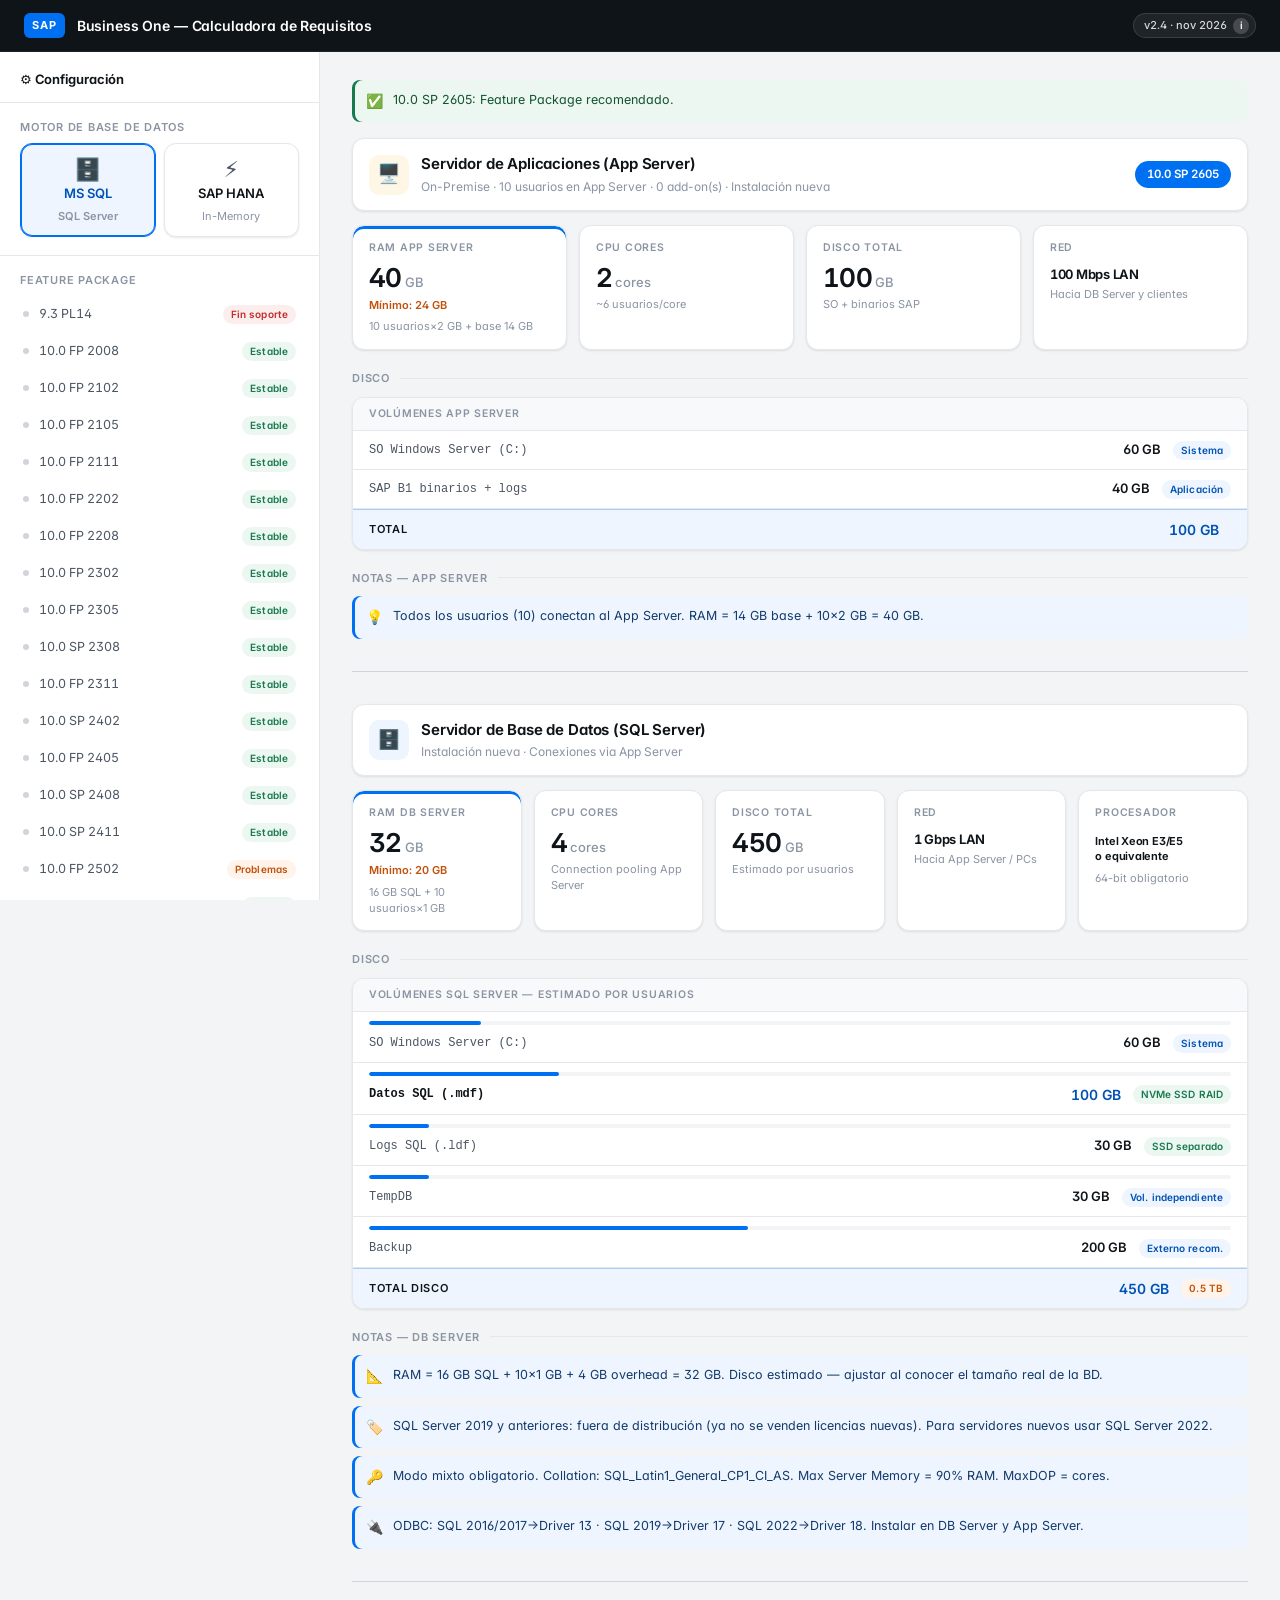
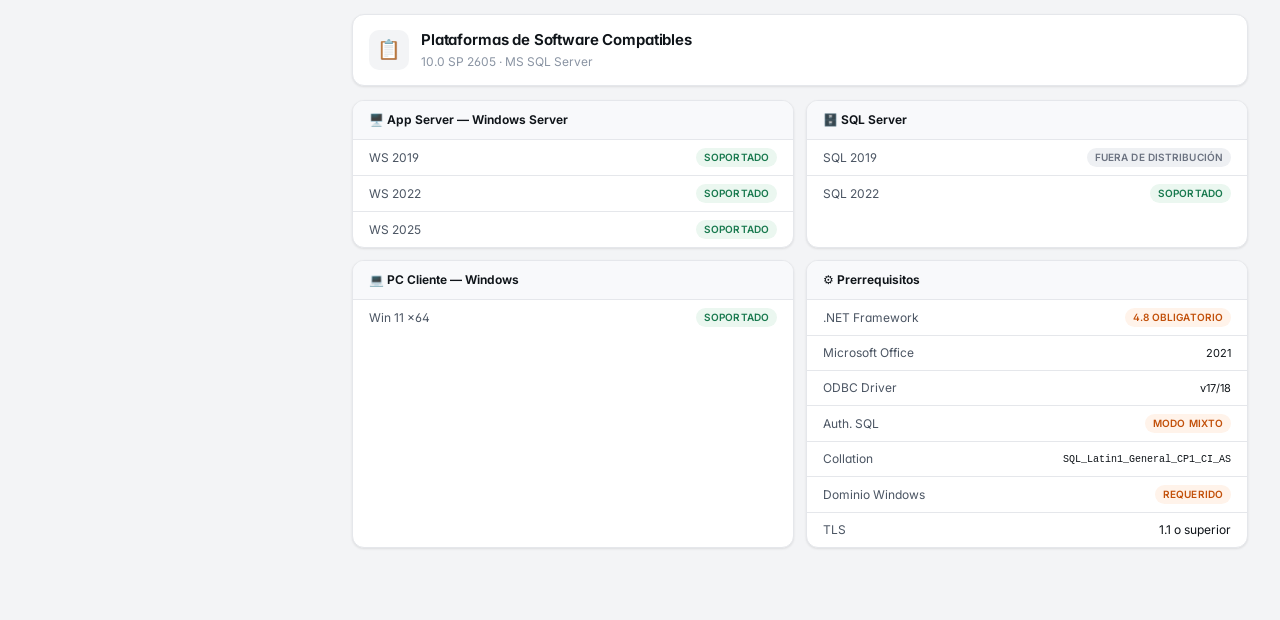
==== commit c741dd36: "v2.4: etiqueta de versión del encabezado y nota del rediseño en el tooltip Co-Authored-By: Claude Op" ====
--- a/index.html
+++ b/index.html
@@ -244,7 +244,7 @@
 <div class="shell">
   <div class="shell-logo">SAP</div>
   <div class="shell-title">Business One — Calculadora de Requisitos</div>
-  <div class="shell-ver">v2.3 · oct 2026<span class="info-ico" onmouseenter="positionTip(this)">i<span class="tip">Matrices de compatibilidad SAP: Platform Support Matrix v1.38 (SQL, 2026-06-16) y v1.42 (HANA, 2026-08-28). Avisos EDS/ETS según SAP Notes 3644378 y 3743696. FP 2608 marcado como lanzado. SLES 15 SP5/SP6 marcados fuera de soporte general (SP7 vigente). Buffer Pool SQL configurable agregado 2026-10-23. Versiones de SQL Server 2019 y anteriores marcadas como fuera de distribución.</span></span></div>
+  <div class="shell-ver">v2.4 · nov 2026<span class="info-ico" onmouseenter="positionTip(this)">i<span class="tip">Matrices de compatibilidad SAP: Platform Support Matrix v1.38 (SQL, 2026-06-16) y v1.42 (HANA, 2026-08-28). Avisos EDS/ETS según SAP Notes 3644378 y 3743696. FP 2608 marcado como lanzado. SLES 15 SP5/SP6 marcados fuera de soporte general (SP7 vigente). Buffer Pool SQL configurable agregado 2026-10-23. Versiones de SQL Server 2019 y anteriores marcadas como fuera de distribución. Rediseño visual (v2.4, 2026-11-06): estilos, jerarquía, estados y favicon; cálculos sin cambios.</span></span></div>
 </div>
 <div class="app">
 <aside class="panel">
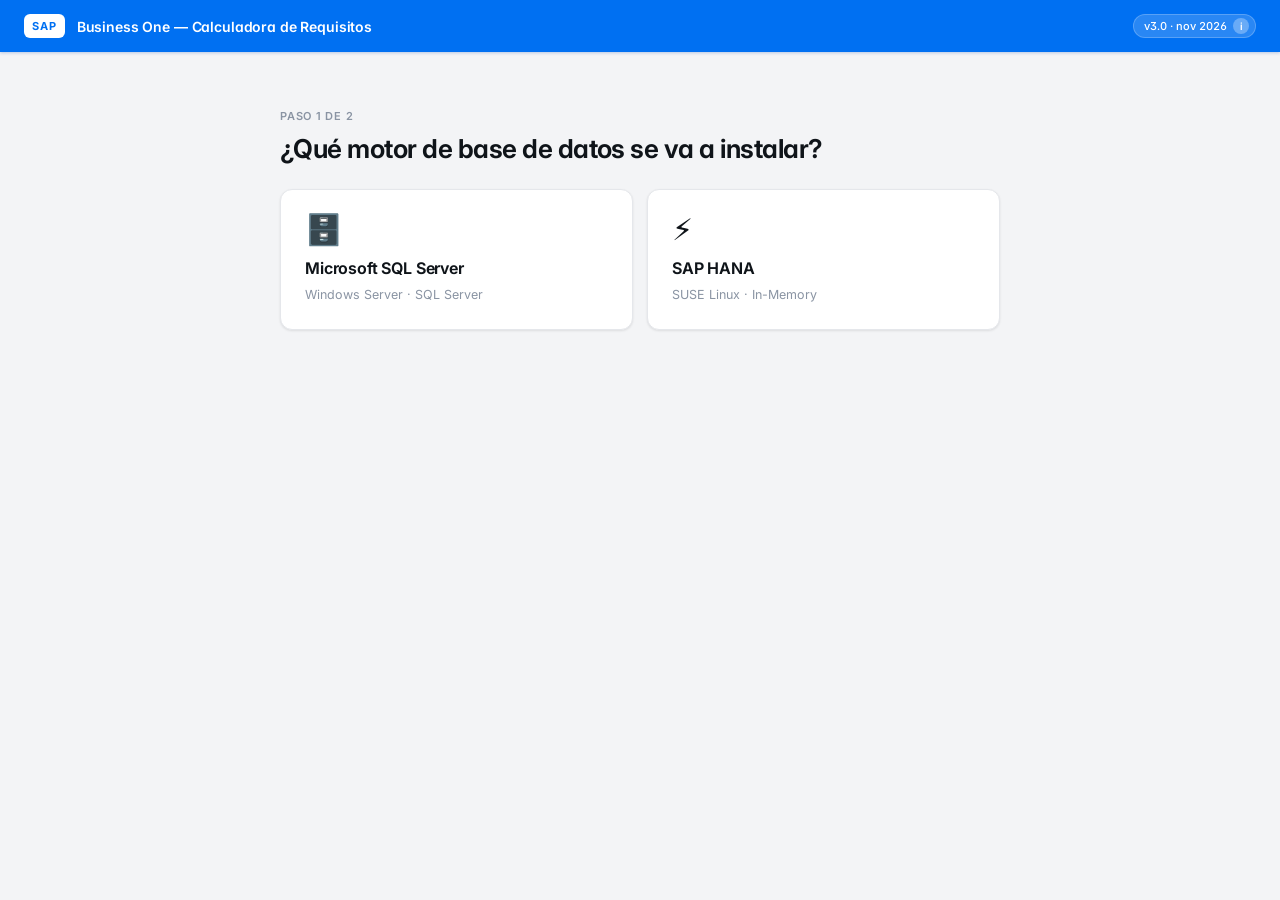
==== commit 7a959c4f: "v3.0: bienvenida, informe, CSS/JS separados y correcciones de auditoría - index.html (estructura), s" ====
--- a/index.html
+++ b/index.html
@@ -6,246 +6,45 @@
 <title>SAP Business One — Calculadora de Requisitos</title>
 <link href="https://fonts.googleapis.com/css2?family=Inter:wght@300;400;500;600;700&display=swap" rel="stylesheet">
 <link rel="icon" type="image/svg+xml" href="data:image/svg+xml,<svg xmlns='http://www.w3.org/2000/svg' viewBox='0 0 108 108'><rect width='108' height='108' rx='24' fill='%230F1419'/><g transform='translate(54 54) scale(1.4) translate(-64 -64)'><path d='M36,62 C36,48 44,40 54,40 C64,40 72,48 72,62 L72,82 Q67.5,76 63,82 Q58.5,88 54,82 Q49.5,76 45,82 Q40.5,88 36,82 Z' fill='%23F8FAFC'/><ellipse cx='49' cy='57' rx='2.6' ry='3.6' fill='%230F1419'/><ellipse cx='59' cy='57' rx='2.6' ry='3.6' fill='%230F1419'/><path d='M82,48 Q83,54 89,55 Q83,56 82,62 Q81,56 75,55 Q81,54 82,48 Z' fill='%23FBBF24'/><path d='M76,69 v13 a8,3 0 0 0 16,0 v-13 a8,3 0 0 0 -16,0 Z' fill='%230070F2'/><path d='M76,69 a8,3 0 0 0 16,0 M76,75.5 a8,3 0 0 0 16,0' fill='none' stroke='%23F8FAFC' stroke-width='1.4' stroke-linecap='round'/></g></svg>">
-<meta name="theme-color" content="#0f1419">
-<style>
-*,*::before,*::after{box-sizing:border-box;margin:0;padding:0}
-:root{
-  --sap:#0070f2;--sap-dk:#0052b4;--sap-lt:#eef5ff;--sap-ring:rgba(0,112,242,.18);
-  --ink:#0f1419;
-  --gold:#d48a00;--gold-bg:#fff7e5;
-  --grn:#18794e;--grn-bg:#ebf7f0;
-  --red:#c42b2b;--red-bg:#fdeeee;
-  --org:#c2500a;--org-bg:#fff3ea;
-  --teal:#0e7490;--teal-bg:#e6f6f9;
-  --bg0:#f3f4f6;--bg1:#f8f9fb;--bg2:#fff;
-  --bd:#e5e7eb;--bd2:#d1d5db;
-  --t1:#0f1419;--t2:#4b5563;--t3:#8a94a3;
-  --sh1:0 1px 2px rgba(15,20,25,.04),0 1px 3px rgba(15,20,25,.06);
-  --sh2:0 6px 16px rgba(15,20,25,.12),0 2px 4px rgba(15,20,25,.06);
-  --r:12px;--rs:8px;--f:'Inter',system-ui,-apple-system,'Segoe UI',Arial,sans-serif;
-  --mono:ui-monospace,'Cascadia Code','SF Mono',Consolas,monospace;
-  --ease-out:cubic-bezier(.23,1,.32,1);
-  --shell-h:52px;
-}
-html{-webkit-text-size-adjust:100%}
-body{font-family:var(--f);background:var(--bg0);color:var(--t1);font-size:13px;line-height:1.5;min-height:100vh;-webkit-font-smoothing:antialiased;font-feature-settings:'cv11','ss01'}
-button{font:inherit;color:inherit}
-:focus-visible{outline:2px solid var(--sap);outline-offset:2px}
-
-/* SHELL */
-.shell{background:var(--ink);height:var(--shell-h);display:flex;align-items:center;padding:0 24px;gap:12px;position:sticky;top:0;z-index:200;border-bottom:1px solid rgba(255,255,255,.06)}
-.shell-logo{background:var(--sap);color:#fff;font-size:11px;font-weight:700;letter-spacing:.08em;padding:4px 8px;border-radius:6px;flex-shrink:0}
-.shell-title{color:#fff;font-size:14px;font-weight:600;letter-spacing:-.01em;overflow:hidden;text-overflow:ellipsis;white-space:nowrap;min-width:0}
-.shell-ver{margin-left:auto;flex-shrink:0;background:rgba(255,255,255,.07);border:1px solid rgba(255,255,255,.12);color:rgba(255,255,255,.82);font-size:11px;font-weight:500;padding:3px 6px 3px 10px;border-radius:999px;white-space:nowrap;display:flex;align-items:center;gap:6px;font-variant-numeric:tabular-nums}
-.shell-ver .info-ico{background:rgba(255,255,255,.18);width:16px;height:16px;font-size:10px;margin-left:0}
-
-/* LAYOUT */
-.app{display:grid;grid-template-columns:320px minmax(0,1fr);align-items:start}
-.panel{background:var(--bg2);border-right:1px solid var(--bd);overflow-y:auto;position:sticky;top:var(--shell-h);height:calc(100vh - var(--shell-h));overscroll-behavior:contain}
-.panel-hdr{padding:18px 20px 12px;border-bottom:1px solid var(--bd)}
-.panel-hdr-title{font-size:13px;font-weight:650;color:var(--t1);letter-spacing:-.005em}
-.ps{border-bottom:1px solid var(--bd);padding-bottom:4px}
-.ps:last-child{border-bottom:none}
-.plbl{padding:16px 20px 8px;font-size:11px;font-weight:600;color:var(--t3);text-transform:uppercase;letter-spacing:.07em}
-
-/* SHARED CONTROLS */
-.db-btn,.fp-item,.dep-btn,.tipo-btn,.con-btn,.buf-btn{
-  cursor:pointer;-webkit-tap-highlight-color:transparent;user-select:none;
-  transition:background-color .15s ease,border-color .15s ease,color .15s ease,box-shadow .15s ease,transform .16s var(--ease-out)}
-.db-btn:active,.fp-item:active,.dep-btn:active,.tipo-btn:active,.con-btn:active,.buf-btn:active{transform:scale(.97)}
-.db-btn,.dep-btn,.tipo-btn,.con-btn,.buf-btn{border:1px solid var(--bd);background:var(--bg2);color:var(--t2);box-shadow:var(--sh1)}
-.db-btn.active,.dep-btn.active,.tipo-btn.active,.con-btn.active,.buf-btn.active{border-color:var(--sap);background:var(--sap-lt);color:var(--sap-dk);box-shadow:0 0 0 1px var(--sap) inset;font-weight:600}
-@media (hover:hover) and (pointer:fine){
-  .db-btn:not(.active):hover,.dep-btn:not(.active):hover,.tipo-btn:not(.active):hover,.con-btn:not(.active):hover,.buf-btn:not(.active):hover{border-color:var(--bd2);background:var(--bg1);color:var(--t1)}
-  .fp-item:not(.active):hover{background:var(--bg1)}
-  .fp-item:not(.active):hover .fp-name{color:var(--t1)}
-}
-
-/* DB BUTTONS */
-.db-row{display:grid;grid-template-columns:1fr 1fr;gap:8px;padding:0 20px 14px}
-.db-btn{display:flex;flex-direction:column;align-items:center;justify-content:center;padding:14px 8px 12px;border-radius:var(--r);gap:4px}
-.db-icon{font-size:22px;line-height:1}
-.db-name{font-size:13px;font-weight:600;color:var(--t1)}
-.db-sub{font-size:11px;color:var(--t3)}
-.db-btn.active .db-name{color:var(--sap-dk)}
-
-/* FP LIST */
-.fp-list{padding:0 12px 12px;display:flex;flex-direction:column;gap:2px}
-.fp-item{display:flex;align-items:center;gap:10px;width:100%;padding:7px 10px;border-radius:var(--rs);background:transparent;border:1px solid transparent;text-align:left}
-.fp-item.active{background:var(--sap-lt);border-color:rgba(0,112,242,.35)}
-.fp-dot{width:6px;height:6px;border-radius:50%;background:var(--bd2);flex-shrink:0;transition:background-color .15s ease}
-.fp-item.active .fp-dot{background:var(--sap);box-shadow:0 0 0 3px var(--sap-ring)}
-.fp-name{font-size:12.5px;color:var(--t2);flex:1;font-variant-numeric:tabular-nums;transition:color .15s ease}
-.fp-item.active .fp-name{color:var(--sap-dk);font-weight:600}
-.tag{font-size:10px;font-weight:600;padding:2px 8px;border-radius:999px;letter-spacing:.01em;white-space:nowrap;line-height:1.5}
-.tag-eom{background:var(--red-bg);color:var(--red)}
-.tag-stable{background:var(--grn-bg);color:var(--grn)}
-.tag-ok{background:var(--sap);color:#fff}
-.tag-warn{background:var(--org-bg);color:var(--org)}
-.tag-road{background:var(--teal-bg);color:var(--teal)}
-
-/* DEPLOY */
-.dep-row{display:grid;grid-template-columns:repeat(3,1fr);gap:6px;padding:0 20px 14px}
-.dep-btn{padding:9px 4px;border-radius:var(--rs);font-size:12px;font-weight:500;text-align:center}
-.dep-btn.active{border-color:var(--gold);background:var(--gold-bg);color:#6b4500;box-shadow:0 0 0 1px var(--gold) inset}
-
-/* TIPO */
-.tipo-row{display:grid;grid-template-columns:1fr 1fr;gap:8px;padding:0 20px 10px}
-.tipo-btn{padding:10px 6px;border-radius:var(--rs);font-size:12px;font-weight:500;text-align:center}
-.tipo-hint,.con-hint{margin:0 20px 14px;padding:8px 12px;border-radius:var(--rs);font-size:11.5px;line-height:1.55}
-.tipo-hint{background:var(--sap-lt);color:#1e3a5f;box-shadow:inset 3px 0 0 var(--sap)}
-
-/* CONEXION CLIENTE */
-.con-row{display:grid;grid-template-columns:1fr 1fr;gap:8px;padding:0 20px 10px}
-.con-btn{display:flex;flex-direction:column;align-items:center;justify-content:center;gap:4px;padding:12px 6px;border-radius:var(--rs);font-size:12px;font-weight:500;text-align:center}
-.con-icon{font-size:18px;line-height:1}
-.con-hint{background:var(--gold-bg);color:#5a3b00;box-shadow:inset 3px 0 0 var(--gold)}
-
-/* SELECTS */
-.dim-block{padding:0 20px 14px}
-.dim-row{margin-bottom:14px}
-.dim-row:last-child{margin-bottom:0}
-.dim-lbl{font-size:12px;font-weight:500;color:var(--t2);margin-bottom:6px;display:block}
-.dim-sel,.dim-num{width:100%;height:38px;padding:0 12px;border:1px solid var(--bd2);border-radius:var(--rs);background-color:var(--bg2);color:var(--t1);font-size:13px;font-family:var(--f);outline:none;box-shadow:var(--sh1);transition:border-color .15s ease,box-shadow .15s ease}
-.dim-sel{padding-right:32px;cursor:pointer;appearance:none;background-image:url("data:image/svg+xml,%3Csvg xmlns='http://www.w3.org/2000/svg' width='14' height='14' viewBox='0 0 24 24' fill='none' stroke='%238a94a3' stroke-width='2' stroke-linecap='round' stroke-linejoin='round'%3E%3Cpolyline points='6 9 12 15 18 9'/%3E%3C/svg%3E");background-repeat:no-repeat;background-position:right 10px center}
-.dim-sel:focus,.dim-num:focus{border-color:var(--sap);box-shadow:0 0 0 3px var(--sap-ring)}
-.dim-num-wrap{display:flex;gap:8px;align-items:center}
-.dim-num{flex:1;font-variant-numeric:tabular-nums}
-.dim-unit{font-size:12px;font-weight:500;color:var(--t3);white-space:nowrap}
-.dim-hint{margin-top:8px;font-size:11px;color:var(--t3);line-height:1.5}
-.buf-row{display:grid;grid-template-columns:1fr 1fr 1fr;gap:6px}
-.buf-btn{padding:8px 4px;border-radius:var(--rs);font-size:12px;font-weight:600;text-align:center;line-height:1.35}
-.buf-btn span{font-size:10.5px;color:var(--t3)}
-.buf-btn.active span{color:var(--sap-dk)}
-
-/* TOOLTIP */
-.info-ico{display:inline-flex;align-items:center;justify-content:center;width:15px;height:15px;border-radius:50%;background:var(--bd2);color:#fff;font-size:10px;font-weight:600;font-style:normal;cursor:help;margin-left:5px;position:relative;vertical-align:middle}
-.info-ico .tip{visibility:hidden;opacity:0;transform:scale(.97);position:fixed;background:var(--ink);color:rgba(255,255,255,.92);padding:10px 12px;border-radius:var(--rs);font-size:11.5px;font-weight:400;line-height:1.55;letter-spacing:0;text-transform:none;width:280px;max-width:calc(100vw - 20px);white-space:normal;box-shadow:var(--sh2);transition:opacity .15s var(--ease-out),transform .15s var(--ease-out),visibility .15s;z-index:9999;text-align:left}
-.info-ico .tip::after{content:'';position:absolute;left:var(--arrow-left,50%);border:5px solid transparent}
-.info-ico .tip.tip-above{transform-origin:bottom center}
-.info-ico .tip.tip-below{transform-origin:top center}
-.info-ico .tip.tip-above::after{top:100%;border-top-color:var(--ink)}
-.info-ico .tip.tip-below::after{bottom:100%;border-bottom-color:var(--ink)}
-.info-ico:hover .tip{visibility:visible;opacity:1;transform:scale(1)}
-
-/* MAIN */
-.main{background:var(--bg0);padding:28px 32px 48px;min-width:0}
-
-/* SERVER BLOCK */
-.srv-block{margin-bottom:24px}
-.srv-hdr{display:flex;align-items:center;gap:12px;margin-bottom:14px;padding:14px 16px;background:var(--bg2);border:1px solid var(--bd);border-radius:var(--r);box-shadow:var(--sh1)}
-.srv-hdr-icon{width:40px;height:40px;border-radius:10px;display:flex;align-items:center;justify-content:center;font-size:19px;flex-shrink:0}
-.srv-hdr-icon.app{background:var(--gold-bg)}
-.srv-hdr-icon.db-sql{background:var(--sap-lt)}
-.srv-hdr-icon.db-hana{background:var(--grn-bg)}
-.srv-hdr-icon.pc{background:#f3f0ff}
-.srv-hdr-icon.sw{background:var(--bg0)}
-.srv-hdr-info{flex:1;min-width:0}
-.srv-hdr-title{font-size:15px;font-weight:650;color:var(--t1);letter-spacing:-.01em}
-.srv-hdr-sub{font-size:12px;color:var(--t3);margin-top:2px}
-.srv-badge{background:var(--sap);color:#fff;font-size:11.5px;font-weight:600;padding:5px 12px;border-radius:999px;white-space:nowrap;font-variant-numeric:tabular-nums}
-
-/* KPI */
-.kpi-grid{display:grid;grid-template-columns:repeat(auto-fit,minmax(150px,1fr));gap:12px;margin-bottom:16px}
-.kpi{background:var(--bg2);border:1px solid var(--bd);border-radius:var(--r);padding:14px 16px 14px;box-shadow:var(--sh1);min-width:0}
-.kpi.accent{box-shadow:inset 0 3px 0 var(--sap),var(--sh1)}
-.kpi.accent-gold{box-shadow:inset 0 3px 0 var(--gold),var(--sh1)}
-.kpi.accent-grn{box-shadow:inset 0 3px 0 var(--grn),var(--sh1)}
-.kpi-lbl{font-size:10.5px;font-weight:600;color:var(--t3);text-transform:uppercase;letter-spacing:.07em;margin-bottom:8px}
-.kpi-val{font-size:26px;font-weight:650;color:var(--t1);line-height:1.05;letter-spacing:-.02em;font-variant-numeric:tabular-nums}
-.kpi-unit{font-size:13px;font-weight:500;color:var(--t3);margin-left:3px;letter-spacing:0}
-.kpi-sub{font-size:11px;color:var(--t3);margin-top:6px;line-height:1.45}
-.kpi-min{font-size:11px;color:var(--org);margin-top:6px;font-weight:600;font-variant-numeric:tabular-nums}
-
-/* SEC TITLE */
-.sec-t{display:flex;align-items:center;gap:10px;font-size:11px;font-weight:600;color:var(--t3);text-transform:uppercase;letter-spacing:.07em;margin:20px 0 10px}
-.sec-t::after{content:'';flex:1;height:1px;background:var(--bd)}
-
-/* DISK */
-.disk-card{background:var(--bg2);border:1px solid var(--bd);border-radius:var(--r);overflow:hidden;box-shadow:var(--sh1);margin-bottom:16px}
-.disk-shdr{background:var(--bg1);padding:8px 16px;font-size:10.5px;font-weight:600;color:var(--t3);text-transform:uppercase;letter-spacing:.07em;border-bottom:1px solid var(--bd)}
-.disk-row + .disk-shdr{border-top:1px solid var(--bd)}
-.disk-row{display:grid;grid-template-columns:minmax(0,1fr) auto auto;align-items:center;padding:9px 16px;border-bottom:1px solid var(--bd);column-gap:12px;row-gap:8px}
-.disk-row:last-child{border-bottom:none}
-.disk-row.total{background:var(--sap-lt);border-top:1px solid rgba(0,112,242,.3)}
-.dp{font-size:12px;color:var(--t2);font-family:var(--mono);overflow-wrap:anywhere}
-.dp.b{font-weight:600;color:var(--t1)}
-.disk-row.total .dp{font-family:var(--f);font-size:11px;letter-spacing:.06em}
-.dg{font-size:13px;font-weight:600;color:var(--t1);text-align:right;font-variant-numeric:tabular-nums;white-space:nowrap}
-.dg.a{color:var(--sap-dk);font-size:14px}
-.bar-wrap{grid-column:1/-1;height:4px;background:var(--bg0);border-radius:999px;overflow:hidden}
-.bar{height:100%;border-radius:999px;background:var(--sap)}
-
-/* SW */
-.sw-grid{display:grid;grid-template-columns:1fr 1fr;gap:12px;margin-bottom:16px}
-.sw-card{background:var(--bg2);border:1px solid var(--bd);border-radius:var(--r);overflow:hidden;box-shadow:var(--sh1)}
-.sw-hdr{background:var(--bg1);color:var(--t1);padding:10px 16px;font-size:12px;font-weight:650;border-bottom:1px solid var(--bd)}
-.sw-t{width:100%;border-collapse:collapse}
-.sw-t tr{border-bottom:1px solid var(--bd)}
-.sw-t tr:last-child{border-bottom:none}
-.sw-t td{padding:8px 16px;font-size:12px;vertical-align:middle}
-.sw-t td:first-child{color:var(--t2)}
-.sw-t td:last-child{text-align:right}
-.bok,.breq,.binf,.bout{display:inline-block;padding:2px 8px;border-radius:999px;font-size:10px;font-weight:600;line-height:1.5;letter-spacing:.01em;white-space:nowrap}
-.bok{background:var(--grn-bg);color:var(--grn)}
-.breq{background:var(--org-bg);color:var(--org)}
-.binf{background:var(--sap-lt);color:var(--sap-dk)}
-.bout{background:#eef0f3;color:#6b7280}
-
-/* NOTES */
-.note{display:flex;gap:10px;padding:10px 14px;border-radius:var(--rs);margin-bottom:8px;font-size:12.5px;line-height:1.6}
-.n-ok{background:var(--grn-bg);box-shadow:inset 3px 0 0 var(--grn);color:#14532d}
-.n-warn{background:var(--org-bg);box-shadow:inset 3px 0 0 var(--org);color:#7c2d12}
-.n-danger{background:var(--red-bg);box-shadow:inset 3px 0 0 var(--red);color:#7f1d1d}
-.n-info{background:var(--sap-lt);box-shadow:inset 3px 0 0 var(--sap);color:#123a6b}
-.ni{flex-shrink:0;font-size:14px;line-height:1.6}
-.srv-divider{border:none;border-top:1px solid var(--bd2);margin:32px 0}
-
-/* PC table */
-.pc-table{width:100%;border-collapse:separate;border-spacing:0;background:var(--bg2);border:1px solid var(--bd);border-radius:var(--r);overflow:hidden;box-shadow:var(--sh1);margin-bottom:16px}
-.pc-table thead tr{background:var(--bg1)}
-.pc-table th{padding:10px 16px;font-size:10.5px;font-weight:600;color:var(--t3);text-transform:uppercase;letter-spacing:.07em;text-align:left;border-bottom:1px solid var(--bd)}
-.pc-table td{padding:9px 16px;font-size:12px;color:var(--t2);border-bottom:1px solid var(--bd)}
-.pc-table tbody tr:last-child td{border-bottom:none}
-.pc-table td:nth-child(2){font-weight:600;color:var(--t1)}
-
-/* RESPONSIVE */
-@media(max-width:900px){
-  .app{grid-template-columns:minmax(0,1fr)}
-  .panel{position:static;height:auto;border-right:none;border-bottom:1px solid var(--bd)}
-  .sw-grid{grid-template-columns:1fr}
-  .main{padding:20px 16px 40px}
-}
-@media(max-width:600px){
-  .shell{padding:0 16px;gap:10px}
-  .shell-title{font-size:13px}
-  .panel-hdr{padding:16px 16px 12px}
-  .plbl{padding:14px 16px 8px}
-  .db-row,.dep-row,.tipo-row,.con-row,.dim-block{padding-left:16px;padding-right:16px}
-  .fp-list{padding:0 8px 12px}
-  .tipo-hint,.con-hint{margin-left:16px;margin-right:16px}
-  .dim-sel,.dim-num{height:42px;font-size:16px}
-  .kpi-grid{grid-template-columns:repeat(2,minmax(0,1fr));gap:10px}
-  .kpi{padding:12px 14px}
-  .kpi-val{font-size:22px}
-  .srv-hdr{flex-wrap:wrap;padding:12px 14px}
-  .disk-row{padding:9px 14px;column-gap:8px}
-  .disk-shdr{padding:8px 14px}
-  .sw-t td{padding:8px 14px}
-  .pc-table{display:block;overflow-x:auto}
-}
-@media (prefers-reduced-motion:reduce){
-  .db-btn:active,.fp-item:active,.dep-btn:active,.tipo-btn:active,.con-btn:active,.buf-btn:active{transform:none}
-  .info-ico .tip,.info-ico:hover .tip{transform:none}
-}
-</style>
+<meta name="theme-color" content="#0070f2">
+<link rel="stylesheet" href="styles.css?v=3.0"><!-- ?v=: subirlo en cada versión para que el navegador no use la copia vieja -->
 </head>
-<body>
+<body class="wz-open">
 <div class="shell">
   <div class="shell-logo">SAP</div>
   <div class="shell-title">Business One — Calculadora de Requisitos</div>
-  <div class="shell-ver">v2.4 · nov 2026<span class="info-ico" onmouseenter="positionTip(this)">i<span class="tip">Matrices de compatibilidad SAP: Platform Support Matrix v1.38 (SQL, 2026-06-16) y v1.42 (HANA, 2026-08-28). Avisos EDS/ETS según SAP Notes 3644378 y 3743696. FP 2608 marcado como lanzado. SLES 15 SP5/SP6 marcados fuera de soporte general (SP7 vigente). Buffer Pool SQL configurable agregado 2026-10-23. Versiones de SQL Server 2019 y anteriores marcadas como fuera de distribución. Rediseño visual (v2.4, 2026-11-06): estilos, jerarquía, estados y favicon; cálculos sin cambios.</span></span></div>
+  <div class="shell-ver">v3.0 · nov 2026<span class="info-ico" onmouseenter="positionTip(this)">i<span class="tip">Matrices de compatibilidad SAP: Platform Support Matrix v1.38 (SQL, 2026-06-16) y v1.42 (HANA, 2026-08-28). Avisos EDS/ETS según SAP Notes 3644378 y 3743696. FP 2608 marcado como lanzado. SLES 15 SP5/SP6 marcados fuera de soporte general (SP7 vigente). Buffer Pool SQL configurable agregado 2026-10-23. Versiones de SQL Server 2019 y anteriores marcadas como fuera de distribución. Rediseño visual (v2.4, 2026-11-06): estilos, jerarquía, estados y favicon; cálculos sin cambios. v3.0 (2026-11-09): pantalla de bienvenida (motor y tipo de instalación), botón Generar informe, estilos y lógica en archivos aparte; cálculos sin cambios.</span></span></div>
 </div>
+
+<!-- BIENVENIDA (v3.0): paso 1 motor, paso 2 tipo de instalación. Lógica en app.js, sección BIENVENIDA E INFORME -->
+<section class="welcome" id="welcome" data-step="1">
+  <div class="wz-step" data-n="1">
+    <p class="wz-kicker">Paso 1 de 2</p>
+    <h1 class="wz-title">¿Qué motor de base de datos se va a instalar?</h1>
+    <div class="wz-cards">
+      <button class="wz-card" onclick="wizDB('sql')">
+        <span class="wz-ico">🗄️</span><span class="wz-name">Microsoft SQL Server</span><span class="wz-sub">Windows Server · SQL Server</span>
+      </button>
+      <button class="wz-card" onclick="wizDB('hana')">
+        <span class="wz-ico">⚡</span><span class="wz-name">SAP HANA</span><span class="wz-sub">SUSE Linux · In-Memory</span>
+      </button>
+    </div>
+  </div>
+  <div class="wz-step" data-n="2">
+    <p class="wz-kicker">Paso 2 de 2 · <span id="wz-db-lbl">Microsoft SQL Server</span></p>
+    <h1 class="wz-title">¿Es una instalación nueva o una actualización?</h1>
+    <div class="wz-cards">
+      <button class="wz-card" onclick="wizTipo('nueva')">
+        <span class="wz-ico">🆕</span><span class="wz-name">Instalación nueva</span><span class="wz-sub">Sin base de datos existente. Se dimensiona por usuarios.</span>
+      </button>
+      <button class="wz-card" onclick="wizTipo('actualizacion')">
+        <span class="wz-ico">🔄</span><span class="wz-name">Actualización</span><span class="wz-sub">Ya hay una base de datos. Se dimensiona sobre su tamaño real.</span>
+      </button>
+    </div>
+    <button class="wz-back" onclick="wizBack()">← Cambiar motor</button>
+  </div>
+</section>
+
 <div class="app">
 <aside class="panel">
   <div class="panel-hdr"><div class="panel-hdr-title">⚙ Configuración</div></div>
@@ -393,670 +192,40 @@
   </div>
 </aside>
 
-<main class="main" id="main"></main>
+<main class="main">
+  <div class="toolbar">
+    <button class="tb-btn" onclick="goHome()">← Inicio</button>
+    <button class="tb-btn primary" onclick="openReport()">Generar informe</button>
+  </div>
+  <!-- Encabezado del informe: solo se ve al imprimir (v3.0). El texto del informe queda por definir con Ghost. -->
+  <section class="report-head" id="report-head" hidden>
+    <p class="rh-brand">SAP Business One · Informe de requisitos de hardware</p>
+    <h1 class="rh-title">Informe de dimensionamiento</h1>
+    <dl class="rh-meta">
+      <div><dt>Dirigido a</dt><dd id="rh-para"></dd></div>
+      <div><dt>Fecha</dt><dd id="rh-fecha"></dd></div>
+      <div><dt>Configuración</dt><dd id="rh-conf"></dd></div>
+    </dl>
+  </section>
+  <div id="main"></div>
+</main>
 </div>
 
-<script>
-// ═══════════════════════════════════════
-// STATE
-// ═══════════════════════════════════════
-const S = {
-  db:'sql', fp:'2605', deploy:'onpremise',
-  users:10, usersApp:3, addons:0, dbsize:100, bufferPct:40,
-  tipo:'nueva',
-  conexion:'appserver'   // 'appserver' | 'pcusuario'
-};
-
-// ═══════════════════════════════════════
-// FP DEFINITIONS
-// ═══════════════════════════════════════
-const FP = {
-  sql:[
-    {v:'9.3', l:'9.3 PL14',     t:'eom',   tx:'Fin soporte'},
-    {v:'2008',l:'10.0 FP 2008', t:'stable',tx:'Estable'},
-    {v:'2102',l:'10.0 FP 2102', t:'stable',tx:'Estable'},
-    {v:'2105',l:'10.0 FP 2105', t:'stable',tx:'Estable'},
-    {v:'2111',l:'10.0 FP 2111', t:'stable',tx:'Estable'},
-    {v:'2202',l:'10.0 FP 2202', t:'stable',tx:'Estable'},
-    {v:'2208',l:'10.0 FP 2208', t:'stable',tx:'Estable'},
-    {v:'2302',l:'10.0 FP 2302', t:'stable',tx:'Estable'},
-    {v:'2305',l:'10.0 FP 2305', t:'stable',tx:'Estable'},
-    {v:'2308',l:'10.0 SP 2308', t:'stable',tx:'Estable'},
-    {v:'2311',l:'10.0 FP 2311', t:'stable',tx:'Estable'},
-    {v:'2402',l:'10.0 SP 2402', t:'stable',tx:'Estable'},
-    {v:'2405',l:'10.0 FP 2405', t:'stable',tx:'Estable'},
-    {v:'2408',l:'10.0 SP 2408', t:'stable',tx:'Estable'},
-    {v:'2411',l:'10.0 SP 2411', t:'stable',tx:'Estable'},
-    {v:'2502',l:'10.0 FP 2502', t:'warn',  tx:'Problemas'},
-    {v:'2505',l:'10.0 SP 2505', t:'stable',tx:'Estable'},
-    {v:'2508',l:'10.0 FP 2508', t:'stable',tx:'Estable'},
-    {v:'2511',l:'10.0 SP 2511', t:'warn',  tx:'Problemas add-on'},
-    {v:'2602',l:'10.0 FP 2602', t:'stable',tx:'Estable'},
-    {v:'2605',l:'10.0 SP 2605', t:'ok',    tx:'Recomendado'},
-    {v:'2608',l:'10.0 FP 2608', t:'stable',tx:'Lanzado'},
-  ],
-  hana:[
-    {v:'9.3', l:'9.3 PL14',     t:'eom',   tx:'Fin soporte'},
-    {v:'2008',l:'10.0 FP 2008', t:'stable',tx:'Estable'},
-    {v:'2102',l:'10.0 FP 2102', t:'stable',tx:'Estable'},
-    {v:'2105',l:'10.0 FP 2105', t:'stable',tx:'Estable'},
-    {v:'2111',l:'10.0 FP 2111', t:'stable',tx:'Estable'},
-    {v:'2202',l:'10.0 FP 2202', t:'stable',tx:'Estable'},
-    {v:'2208',l:'10.0 FP 2208', t:'stable',tx:'Estable'},
-    {v:'2305',l:'10.0 FP 2305', t:'stable',tx:'Estable'},
-    {v:'2311',l:'10.0 SP 2311', t:'stable',tx:'Estable'},
-    {v:'2402',l:'10.0 SP 2402', t:'stable',tx:'Estable'},
-    {v:'2408',l:'10.0 SP 2408', t:'stable',tx:'Estable'},
-    {v:'2411',l:'10.0 SP 2411', t:'stable',tx:'Estable'},
-    {v:'2502',l:'10.0 FP 2502', t:'warn',  tx:'Problemas'},
-    {v:'2508',l:'10.0 FP 2508', t:'stable',tx:'Estable'},
-    {v:'2511',l:'10.0 SP 2511', t:'warn',  tx:'Problemas add-on'},
-    {v:'2602',l:'10.0 FP 2602', t:'stable',tx:'Estable'},
-    {v:'2605',l:'10.0 SP 2605', t:'ok',    tx:'Recomendado'},
-    {v:'2608',l:'10.0 FP 2608', t:'stable',tx:'Lanzado'},
-  ]
-};
-
-// ═══════════════════════════════════════
-// PLATFORM MATRICES (SQL v1.38 · HANA v1.42 · corregidas)
-// ═══════════════════════════════════════
-const SW_SQL = {
-  '9.3': {ws:['WS 2012 R2','WS 2016','WS 2019'],sql:['SQL 2012','SQL 2014','SQL 2016','SQL 2017'],wc:['Win 7 SP1','Win 8.1','Win 10'],office:'2013, 2016, 2019',odbc:'11/13/17',dotnet:'4.5.2'},
-  '2008':{ws:['WS 2012 R2 (upgrade only)','WS 2016','WS 2019'],sql:['SQL 2016','SQL 2017','SQL 2019'],wc:['Win 10 x64'],office:'2016, 2019',odbc:'13/17',dotnet:'4.8'},
-  '2102':{ws:['WS 2012 R2 (upgrade only)','WS 2016','WS 2019'],sql:['SQL 2016','SQL 2017','SQL 2019'],wc:['Win 10 x64'],office:'2016, 2019',odbc:'13/17',dotnet:'4.8'},
-  '2105':{ws:['WS 2012 R2 (upgrade only)','WS 2016','WS 2019'],sql:['SQL 2016','SQL 2017','SQL 2019'],wc:['Win 10 x64'],office:'2016, 2019',odbc:'13/17',dotnet:'4.8'},
-  '2111':{ws:['WS 2012 R2 (upgrade only)','WS 2016','WS 2019'],sql:['SQL 2016','SQL 2017','SQL 2019'],wc:['Win 10 x64'],office:'2016, 2019',odbc:'13/17',dotnet:'4.8'},
-  '2202':{ws:['WS 2012 R2 (upgrade only)','WS 2016','WS 2019','WS 2022'],sql:['SQL 2016','SQL 2017','SQL 2019'],wc:['Win 10 x64'],office:'2016, 2019',odbc:'13/17',dotnet:'4.8'},
-  '2208':{ws:['WS 2012 R2 (upgrade only)','WS 2016','WS 2019','WS 2022'],sql:['SQL 2016','SQL 2017','SQL 2019'],wc:['Win 10 x64'],office:'2016, 2019',odbc:'13/17',dotnet:'4.8'},
-  '2302':{ws:['WS 2012 R2 (upgrade only)','WS 2016','WS 2019','WS 2022'],sql:['SQL 2016','SQL 2017','SQL 2019'],wc:['Win 10 x64'],office:'2016, 2019',odbc:'13/17/18',dotnet:'4.8'},
-  '2305':{ws:['WS 2012 R2 (upgrade only)','WS 2016','WS 2019','WS 2022'],sql:['SQL 2016','SQL 2017','SQL 2019'],wc:['Win 10 x64','Win 11 x64'],office:'2019',odbc:'13/17/18',dotnet:'4.8'},
-  '2308':{ws:['WS 2016','WS 2019','WS 2022'],sql:['SQL 2016','SQL 2017','SQL 2019'],wc:['Win 10 x64','Win 11 x64'],office:'2019',odbc:'13/17/18',dotnet:'4.8'},
-  '2311':{ws:['WS 2016','WS 2019','WS 2022'],sql:['SQL 2016','SQL 2017','SQL 2019'],wc:['Win 10 x64','Win 11 x64'],office:'2019',odbc:'13/17/18',dotnet:'4.8'},
-  '2402':{ws:['WS 2016','WS 2019','WS 2022'],sql:['SQL 2016','SQL 2017','SQL 2019'],wc:['Win 10 x64','Win 11 x64'],office:'2019',odbc:'17/18',dotnet:'4.8'},
-  '2405':{ws:['WS 2016','WS 2019','WS 2022'],sql:['SQL 2016','SQL 2017','SQL 2019'],wc:['Win 10 x64','Win 11 x64'],office:'2019, 2021',odbc:'17/18',dotnet:'4.8'},
-  '2408':{ws:['WS 2016','WS 2019','WS 2022'],sql:['SQL 2016','SQL 2017','SQL 2019'],wc:['Win 10 x64','Win 11 x64'],office:'2019, 2021',odbc:'17/18',dotnet:'4.8'},
-  '2411':{ws:['WS 2016','WS 2019','WS 2022'],sql:['SQL 2016','SQL 2017','SQL 2019','SQL 2022'],wc:['Win 10 x64','Win 11 x64'],office:'2019, 2021',odbc:'17/18',dotnet:'4.8'},
-  '2502':{ws:['WS 2016','WS 2019','WS 2022'],sql:['SQL 2016','SQL 2017','SQL 2019','SQL 2022'],wc:['Win 10 x64','Win 11 x64'],office:'2019, 2021',odbc:'17/18',dotnet:'4.8'},
-  '2505':{ws:['WS 2016','WS 2019','WS 2022'],sql:['SQL 2016','SQL 2017','SQL 2019','SQL 2022'],wc:['Win 10 x64','Win 11 x64'],office:'2019, 2021',odbc:'17/18',dotnet:'4.8'},
-  '2508':{ws:['WS 2016','WS 2019','WS 2022'],sql:['SQL 2016','SQL 2017','SQL 2019','SQL 2022'],wc:['Win 10 x64','Win 11 x64'],office:'2019, 2021',odbc:'13/17/18',dotnet:'4.8'},
-  '2511':{ws:['WS 2016','WS 2019','WS 2022','WS 2025'],sql:['SQL 2016','SQL 2017','SQL 2019','SQL 2022'],wc:['Win 10 x64','Win 11 x64'],office:'2019, 2021',odbc:'13/17/18',dotnet:'4.8'},
-  '2602':{ws:['WS 2016','WS 2019','WS 2022','WS 2025'],sql:['SQL 2016','SQL 2017','SQL 2019','SQL 2022'],wc:['Win 10 x64','Win 11 x64'],office:'2019, 2021',odbc:'13/17/18',dotnet:'4.8'},
-  '2605':{ws:['WS 2019','WS 2022','WS 2025'],sql:['SQL 2019','SQL 2022'],wc:['Win 11 x64'],office:'2021',odbc:'17/18',dotnet:'4.8'},
-  '2608':{ws:['WS 2019','WS 2022','WS 2025'],sql:['SQL 2019','SQL 2022'],wc:['Win 11 x64'],office:'2021',odbc:'17/18',dotnet:'4.8'},
-};
-const SW_HANA = {
-  '9.3': {sles:'SLES 12 SP3 / SP4',hana:'HANA 2.0 SPS 02–04',ws:['WS 2012 R2','WS 2016','WS 2019'],wc:['Win 7 SP1','Win 10'],office:'2013, 2016',dotnet:'4.5.2'},
-  '2008':{sles:'SLES 15 SP0 / SP1',hana:'HANA 2.0 SPS 04–05',ws:['WS 2016','WS 2019'],wc:['Win 10 x64'],office:'2016, 2019',dotnet:'4.8'},
-  '2102':{sles:'SLES 15 SP1 / SP2',hana:'HANA 2.0 SPS 05',ws:['WS 2012 R2 (upgrade only)','WS 2016','WS 2019'],wc:['Win 10 x64'],office:'2016, 2019',dotnet:'4.8'},
-  '2105':{sles:'SLES 15 SP1 / SP2',hana:'HANA 2.0 SPS 05',ws:['WS 2012 R2 (upgrade only)','WS 2016','WS 2019'],wc:['Win 10 x64'],office:'2016, 2019',dotnet:'4.8'},
-  '2111':{sles:'SLES 15 SP1 / SP2 / SP3',hana:'HANA 2.0 SPS 05–06',ws:['WS 2012 R2 (upgrade only)','WS 2016','WS 2019'],wc:['Win 10 x64'],office:'2016, 2019',dotnet:'4.8'},
-  '2202':{sles:'SLES 15 SP2 / SP3',hana:'HANA 2.0 SPS 05–06',ws:['WS 2012 R2 (upgrade only)','WS 2016','WS 2019','WS 2022'],wc:['Win 10 x64'],office:'2016, 2019',dotnet:'4.8'},
-  '2208':{sles:'SLES 15 SP2 / SP3',hana:'HANA 2.0 SPS 05 Rev.056/059',ws:['WS 2012 R2 (upgrade only)','WS 2016','WS 2019','WS 2022'],wc:['Win 10 x64'],office:'2016, 2019',dotnet:'4.8'},
-  '2305':{sles:'SLES 15 SP2 / SP3 / SP4',hana:'HANA 2.0 SPS 06–07',ws:['WS 2012 R2 (upgrade only)','WS 2016','WS 2019','WS 2022'],wc:['Win 10 x64','Win 11 x64'],office:'2019',dotnet:'4.8'},
-  '2311':{sles:'SLES 15 SP2 / SP3 / SP4 / SP5',hana:'HANA 2.0 SPS 07',ws:['WS 2016','WS 2019','WS 2022'],wc:['Win 10 x64','Win 11 x64'],office:'2019',dotnet:'4.8'},
-  '2402':{sles:'SLES 15 SP3 / SP4 / SP5',hana:'HANA 2.0 SPS 07',ws:['WS 2016','WS 2019','WS 2022'],wc:['Win 10 x64','Win 11 x64'],office:'2019',dotnet:'4.8'},
-  '2408':{sles:'SLES 15 SP3 / SP4 / SP5',hana:'HANA 2.0 SPS 07–08',ws:['WS 2016','WS 2019','WS 2022'],wc:['Win 10 x64','Win 11 x64'],office:'2019, 2021',dotnet:'4.8'},
-  '2411':{sles:'SLES 15 SP3 / SP4 / SP5',hana:'HANA 2.0 SPS 07–08',ws:['WS 2016','WS 2019','WS 2022'],wc:['Win 10 x64','Win 11 x64'],office:'2019, 2021',dotnet:'4.8'},
-  '2502':{sles:'SLES 15 SP4 / SP5 / SP6',hana:'HANA 2.0 SPS 08',ws:['WS 2016','WS 2019','WS 2022'],wc:['Win 10 x64','Win 11 x64'],office:'2019, 2021',dotnet:'4.8'},
-  '2508':{sles:'SLES 15 SP4 / SP5 / SP6',hana:'HANA 2.0 SPS 07–08',ws:['WS 2016','WS 2019','WS 2022'],wc:['Win 10 x64','Win 11 x64'],office:'2019, 2021',dotnet:'4.8'},
-  '2511':{sles:'SLES 15 SP5 / SP6 / SP7',hana:'HANA 2.0 SPS 08',ws:['WS 2016','WS 2019','WS 2022','WS 2025'],wc:['Win 10 x64','Win 11 x64'],office:'2019, 2021',dotnet:'4.8'},
-  '2602':{sles:'SLES 15 SP5 / SP6 / SP7',hana:'HANA 2.0 SPS 08',ws:['WS 2016','WS 2019','WS 2022','WS 2025'],wc:['Win 10 x64','Win 11 x64'],office:'2019, 2021',dotnet:'4.8'},
-  '2605':{sles:'SLES 15 SP5 / SP6 / SP7',hana:'HANA 2.0 SPS 08+',ws:['WS 2019','WS 2022','WS 2025'],wc:['Win 11 x64'],office:'2021',dotnet:'4.8'},
-  '2608':{sles:'SLES 15 SP5 / SP6 / SP7',hana:'HANA 2.0 SPS 08+',ws:['WS 2019','WS 2022','WS 2025'],wc:['Win 11 x64'],office:'2021',dotnet:'4.8'},
-};
-
-// ═══════════════════════════════════════
-// CALC — APP SERVER
-// Parámetro clave: usersOnApp
-//   conexion='appserver' → usersOnApp = S.users (todos)
-//   conexion='pcusuario' → usersOnApp = S.usersApp (solo admin/técnicos)
-// ═══════════════════════════════════════
-function calcAppServer() {
-  const {deploy, users, usersApp, addons, conexion} = S;
-  const isCit  = deploy === 'citrix';
-  const isVirt = deploy === 'virtual';
-  const usersOnApp = conexion === 'appserver' ? users : usersApp;
-
-  // RAM por usuario en App Server (SAP oficial: 1 GB; campo productivo: 2 GB)
-  const ramPU   = isCit ? 1.25 : 2.0;
-  // Base App Server: SO Windows (8 GB) + SAP B1 Server (4 GB) + Integration/SLD (2 GB)
-  const ramBase = 14;
-  // Add-ons corren en App Server (~150 MB/usuario/add-on)
-  // En pcusuario: los add-ons corren en la PC del usuario, no en el App Server
-  const ramAddon = conexion === 'appserver' ? usersOnApp * addons * 0.15 : 0;
-  const rawRAM   = ramBase + (usersOnApp * ramPU) + ramAddon;
-  const recRAM   = Math.max(16, Math.ceil(rawRAM / 8) * 8);
-  const minRAM   = Math.max(8,  Math.ceil(rawRAM * 0.65 / 4) * 4);
-
-  // CPU: 5–8 usuarios/core físico
-  const upc   = isVirt ? 4 : 6;
-  const cores = Math.max(2, Math.ceil(Math.ceil(usersOnApp / upc) / 2) * 2);
-
-  // Disco: solo SO + binarios SAP
-  const dOS = 60, dSAP = 40, dTotal = 100;
-
-  const net = usersOnApp <= 10 ? '100 Mbps LAN' : usersOnApp <= 30 ? '1 Gbps LAN' : '1 Gbps dedicado';
-
-  return { recRAM, minRAM, cores, upc, dOS, dSAP, dTotal, net,
-           ramBase, ramPU, rawRAM, ramAddon, usersOnApp };
-}
-
-// ═══════════════════════════════════════
-// CALC — DB SERVER SQL
-// ═══════════════════════════════════════
-function calcDBSQL() {
-  const {deploy, users, dbsize, tipo, conexion} = S;
-
-  // CPU DB Server:
-  // Con App Server: conexiones agrupadas (connection pooling) → menos threads
-  // Sin App Server (PC directo): cada PC abre su propia conexión → más threads → más cores
-  let cores;
-  if (conexion === 'appserver') {
-    // App Server hace pooling → DB Server ve menos conexiones directas
-    cores = Math.max(4, Math.ceil(Math.ceil(users / 10) / 2) * 2);
-  } else {
-    // Cada PC conecta directo → DB Server ve users conexiones simultáneas sin pooling
-    // Requiere más cores para manejar threads concurrentes
-    cores = Math.max(4, Math.ceil(Math.ceil(users / 6) / 2) * 2);
-  }
-
-  const net = '1 Gbps LAN';
-  const dOS = 60;
-  let recRAM, minRAM, ramLabel, dData, dLog, dTemp, dBack, dTotal, diskLabel;
-
-  if (tipo === 'nueva') {
-    // RAM nueva: base SQL + 1 GB/usuario (SAP HW Guide oficial para DB Server)
-    // Add-ons NO afectan el DB Server
-    const rawRAM = 16 + (users * 1.0) + 4;
-    recRAM   = Math.max(16, Math.ceil(rawRAM / 8) * 8);
-    minRAM   = Math.max(8,  Math.ceil(rawRAM * 0.65 / 4) * 4);
-    ramLabel = '16 GB SQL + ' + users + ' usuarios×1 GB';
-    dData    = Math.max(100, users * 3);
-    dLog     = Math.ceil(dData * 0.25 / 10) * 10;
-    dTemp    = Math.max(20, Math.ceil(dData * 0.25 / 10) * 10);
-    dBack    = Math.ceil(dData * 2 / 10) * 10;
-    diskLabel= 'Estimado por usuarios';
-
-  } else {
-    // RAM actualización: buffer pool (40% BD) + OS + sesiones SQL
-    // El impacto de usuarios en DB Server es igual independientemente
-    // de si conectan por App Server o directo — lo que cambia es el CPU
-    const bufPool  = dbsize * (S.bufferPct / 100);
-    const ramOS_DB = 8;
-    const sqlOver  = 4;
-    const ramUsers = users * 0.5; // sesiones SQL: 0.5 GB/usuario
-    const rawRAM   = bufPool + ramOS_DB + sqlOver + ramUsers;
-    recRAM   = Math.max(16, Math.ceil(rawRAM / 32) * 32);
-    minRAM   = Math.max(16, Math.ceil((dbsize * 0.25 + ramOS_DB + ramUsers) / 16) * 16);
-    ramLabel = 'BD×' + S.bufferPct + '% (' + Math.round(bufPool) + ' GB) + OS 8 GB + sesiones';
-    dData    = Math.ceil(dbsize * 1.5 / 10) * 10;
-    dLog     = Math.ceil(dbsize * 0.5  / 10) * 10;
-    dTemp    = Math.max(20, Math.ceil(dData * 0.25 / 10) * 10);
-    dBack    = Math.ceil(dbsize * 2 / 10) * 10;
-    diskLabel= 'Calculado por BD';
-  }
-
-  dTotal = Math.ceil((dOS + dData + dLog + dTemp + dBack) / 50) * 50;
-  return { recRAM, minRAM, ramLabel, cores, net, dOS, dData, dLog, dTemp, dBack, dTotal, diskLabel, tipo };
-}
-
-// ═══════════════════════════════════════
-// CALC — DB SERVER HANA
-// HANA no cambia con el tipo de conexión cliente
-// Solo el CPU puede variar ligeramente
-// ═══════════════════════════════════════
-function calcDBHANA() {
-  const {users, dbsize, tipo, conexion} = S;
-
-  // CPU HANA: mínimo 8 cores, múltiplo de 4
-  // Sin App Server: +2 cores extra por conexiones directas (sin pooling)
-  const extra = conexion === 'pcusuario' ? 2 : 0;
-  const rawC  = 8 + Math.ceil(users / 10) * 2 + extra;
-  const cores = Math.ceil(rawC / 4) * 4;
-  const net   = '10 Gbps recomendado';
-
-  const dSWAP=128, dEFI=10, dRoot=120, dTmp=70, dSO=328;
-  let recRAM, minRAM, ramLabel, dData, dShared, dLog, dUsrSap, dBackup, dTotal, dSAP, dAvail;
-
-  if (tipo === 'nueva') {
-    if      (users <= 5)  { recRAM=128; minRAM=64;  ramLabel='1–5 usuarios'; }
-    else if (users <= 15) { recRAM=128; minRAM=64;  ramLabel='5–15 usuarios'; }
-    else if (users <= 40) { recRAM=128; minRAM=96;  ramLabel='15–40 usuarios'; }
-    else                  { recRAM=256; minRAM=128; ramLabel='40–80+ usuarios'; }
-    dTotal=2000; const rem=dTotal-dSO;
-    dData   = Math.round(rem*0.30/10)*10;
-    dShared = Math.round(rem*0.30/10)*10;
-    dLog    = Math.round(rem*0.24/10)*10;
-    dUsrSap = Math.round(rem*0.06/10)*10;
-    dBackup = dTotal-dSO-dData-dShared-dLog-dUsrSap;
-  } else {
-    const raw = dbsize * 1.5;
-    recRAM  = Math.max(128, Math.ceil(raw/64)*64);
-    minRAM  = Math.max(64,  Math.ceil(raw*0.85/32)*32);
-    ramLabel= 'BD ' + dbsize + ' GB × 1.5';
-    dData   = dbsize*3; dLog=dbsize; dShared=dbsize;
-    dUsrSap = Math.max(100, Math.ceil(dbsize*0.1/10)*10);
-    dBackup = dbsize*3;
-    dTotal  = Math.ceil((dSO+dData+dShared+dLog+dUsrSap+dBackup)/100)*100;
-  }
-
-  dSAP   = dData+dShared+dLog+dUsrSap+dBackup;
-  dAvail = dTotal-dSO-dSAP;
-  return { recRAM, minRAM, ramLabel, cores, net,
-           dSWAP, dEFI, dRoot, dTmp, dSO,
-           dData, dShared, dLog, dUsrSap, dBackup, dSAP, dTotal, dAvail, tipo };
-}
-
-// ═══════════════════════════════════════
-// HELPERS
-// ═══════════════════════════════════════
-function bar(gb,tot){ return `<div class="bar-wrap"><div class="bar" style="width:${Math.min(100,Math.round(gb/tot*100))}%"></div></div>`; }
-function fmtDisk(gb){ return gb>=1000?(gb/1000).toFixed(1)+' TB':gb+' GB'; }
-
-function slesRows(s){
-  const m=/^SLES 15 (.+)$/.exec(s||'');
-  if(!m) return `<tr><td>SUSE Linux</td><td style="font-size:11px">${s}</td></tr>`;
-  return m[1].split(' / ').map(x=>{
-    const n=parseInt((/SP(\d+)/.exec(x)||[])[1],10);
-    const cur=n>=7;
-    return `<tr><td>SLES 15 ${x}</td><td>${cur?'<span class="bok">VIGENTE</span>':'<span class="bout">FUERA DE SOPORTE GENERAL</span>'}</td></tr>`;
-  }).join('');
-}
-
-// ═══════════════════════════════════════
-// RENDER
-// ═══════════════════════════════════════
-function render() {
-  const fi  = FP[S.db].find(f=>f.v===S.fp)||{};
-  const sw  = S.db==='hana'?(SW_HANA[S.fp]||SW_HANA['2602']):(SW_SQL[S.fp]||SW_SQL['2602']);
-  const isH = S.db==='hana';
-  const app = calcAppServer();
-  const db  = isH ? calcDBHANA() : calcDBSQL();
-  const depLbl  = {onpremise:'On-Premise',citrix:'Citrix/WTS',virtual:'Virtualizado'}[S.deploy];
-  const tipoLbl = S.tipo==='nueva'?'Instalación nueva':`Actualización · BD ${S.dbsize} GB`;
-  const pcUsers = S.conexion==='pcusuario' ? S.users - S.usersApp : 0;
-
-  // ── NOTAS GLOBALES ──
-  const notes=[];
-  if(fi.t==='eom')    notes.push({c:'n-danger',i:'⛔',t:'SAP Business One 9.3 está fuera de mantenimiento. Se recomienda migrar a 10.0.'});
-  if(fi.t==='warn'&&S.fp==='2502') notes.push({c:'n-warn',i:'⚠️',t:'FP 2502: problemas críticos (SAP Note 3598537). No recomendado.'});
-  if(fi.t==='warn'&&S.fp==='2511') notes.push({c:'n-warn',i:'⚠️',t:'SP 2511: incompatibilidades con add-ons de terceros. Verificar compatibilidad.'});
-  if(fi.t==='road')   notes.push({c:'n-warn',i:'🗓️',t:`${fi.l} en roadmap SAP (mar 2026), aún no lanzado. Verificar PAM oficial al instalar.`});
-  if(fi.t==='ok')     notes.push({c:'n-ok',i:'✅',t:`${fi.l}: Feature Package recomendado.`});
-  if(isH && S.fp!=='9.3'){
-    if(sw.ws.includes('WS 2016')) notes.push({c:'n-warn',i:'⚠️',t:'WS 2016: la instalación de EDS/ETS (documentos electrónicos) falla si el certificado SSL se creó con AES256-SHA256 — limitación del sistema (SAP Note 3644378). Alternativa: Windows Server 2019 o superior.'});
-    if(sw.sles&&/^SLES 15/.test(sw.sles)) notes.push({c:'n-info',i:'🏷️',t:'SUSE: SLES 15 SP5 salió de soporte general el 31-dic-2024 (LTSS hasta 31-dic-2027) y SP6 el 31-dic-2025 (LTSS hasta 31-dic-2028). SP7 es el vigente (soporte general hasta 31-jul-2031). Para servidores nuevos usar SLES 15 SP7. Fechas: SUSE / endoflife.date, oct 2026.'});
-    if(sw.sles) notes.push({c:'n-warn',i:'⚠️',t:'Documentos electrónicos (EDS): la instalación falla en SLES 15 SP5 o anterior; se requiere SLES 15 SP6 o superior (SAP Note 3743696). ETS tampoco soporta SP5 (matriz HANA v1.42, nota al pie 18).'});
-    if(sw.wc.includes('Win 10 x64')||/2016|2019/.test(sw.office)) notes.push({c:'n-info',i:'🗓️',t:'Microsoft terminó el soporte de Windows 10 y de Office 2016/2019 el 14-oct-2025. La matriz HANA v1.42 de SAP aún los lista, pero para equipos nuevos conviene Windows 11 y Office 2021.'});
-  }
-  if(sw.ws&&sw.ws.some(w=>w.includes('upgrade only'))) notes.push({c:'n-warn',i:'⚠️',t:'WS 2012 R2 solo para clientes en actualización, no instalaciones nuevas en 10.0.'});
-
-  // ── NOTAS APP SERVER ──
-  const notesApp=[];
-  if(S.conexion==='appserver'){
-    notesApp.push({c:'n-info',i:'💡',t:`Todos los usuarios (${S.users}) conectan al App Server. RAM = ${app.ramBase} GB base + ${S.users}×${app.ramPU} GB${S.addons>0?' + add-ons ('+Math.round(app.ramAddon)+' GB)':''} = ${app.recRAM} GB.`});
-  } else {
-    notesApp.push({c:'n-info',i:'💡',t:`App Server para ${app.usersOnApp} usuarios (admin/técnicos). RAM = ${app.ramBase} GB base + ${app.usersOnApp}×${app.ramPU} GB = ${app.recRAM} GB. Los ${pcUsers} usuarios restantes corren SAP localmente en su PC.`});
-    notesApp.push({c:'n-warn',i:'⚠️',t:`Add-ons en modo PC directa: cada PC de usuario debe tener los add-ons instalados localmente. El App Server NO gestiona add-ons para usuarios directos.`});
-  }
-  if(S.deploy==='citrix') notesApp.push({c:'n-info',i:'🖥️',t:'Citrix/WTS: usar RDP para conexiones WAN. 1 GB SAP B1 + 0.25 GB sesión Citrix por usuario.'});
-  if(S.deploy==='virtual') notesApp.push({c:'n-info',i:'☁️',t:'Virtualizado: cada vCPU soporta <5 usuarios. Monitorear overcommit de CPU.'});
-
-  // ── NOTAS DB SERVER ──
-  const notesDB=[];
-  if(S.conexion==='pcusuario'){
-    notesDB.push({c:'n-warn',i:'🔗',t:`PC directa: ${S.users} PCs abren conexiones directas al DB Server sin connection pooling. Por eso el DB Server necesita más cores (${db.cores}) que con App Server.`});
-  }
-  if(!isH){
-    if(S.tipo==='nueva'){
-      notesDB.push({c:'n-info',i:'📐',t:`RAM = 16 GB SQL + ${S.users}×1 GB + 4 GB overhead = ${db.recRAM} GB. Disco estimado — ajustar al conocer el tamaño real de la BD.`});
-    } else {
-      notesDB.push({c:'n-info',i:'📐',t:`RAM = BD×40% (${Math.round(S.dbsize*0.4)} GB) + OS 8 GB + overhead 4 GB + sesiones = ${db.recRAM} GB. Mínimo viable (buffer 25%): ${db.minRAM} GB.`});
-      notesDB.push({c:'n-info',i:'💽',t:`MDF=BD×1.5=${db.dData} GB · LDF=BD×0.5=${db.dLog} GB · TempDB=25% MDF=${db.dTemp} GB · Backup=BD×2=${db.dBack} GB.`});
-    }
-    notesDB.push({c:'n-info',i:'🏷️',t:'SQL Server 2019 y anteriores: fuera de distribución (ya no se venden licencias nuevas). Para servidores nuevos usar SQL Server 2022.'});
-    notesDB.push({c:'n-info',i:'🔑',t:'Modo mixto obligatorio. Collation: SQL_Latin1_General_CP1_CI_AS. Max Server Memory = 90% RAM. MaxDOP = cores.'});
-    if(['2302','2305','2308','2311','2402','2405','2408','2411','2502','2505','2508','2511','2602','2605','2608'].includes(S.fp)){
-      notesDB.push({c:'n-info',i:'🔌',t:'ODBC: SQL 2016/2017→Driver 13 · SQL 2019→Driver 17 · SQL 2022→Driver 18. Instalar en DB Server y App Server.'});
-    }
-  } else {
-    if(S.tipo==='nueva'){
-      notesDB.push({c:'n-ok',i:'💾',t:`HANA nueva: disco fijo 2 TB. RAM mínima 128 GB (${db.ramLabel}).`});
-    } else {
-      notesDB.push({c:'n-info',i:'📐',t:`RAM = BD×1.5 = ${Math.round(S.dbsize*1.5)} GB → ${db.recRAM} GB (múltiplo 64 GB). Disco: data=BD×3, log=BD×1, shared=BD×1, backup=BD×3.`});
-    }
-    notesDB.push({c:'n-info',i:'🔧',t:'Hardware certificado HANA (SAP Note 2382775). /hana/data y /hana/shared en NVMe SSD RAID. /hana/log en SSD separado.'});
-  }
-
-  // ── DISK HTML ──
-  const diskAppHTML=`
-    <div class="sec-t">Disco</div>
-    <div class="disk-card">
-      <div class="disk-shdr">VOLÚMENES APP SERVER</div>
-      <div class="disk-row"><span class="dp">SO Windows Server (C:)</span><span class="dg">60 GB</span><span><span class="binf">Sistema</span></span></div>
-      <div class="disk-row"><span class="dp">SAP B1 binarios + logs</span><span class="dg">40 GB</span><span><span class="binf">Aplicación</span></span></div>
-      <div class="disk-row total"><span class="dp b">TOTAL</span><span class="dg a">100 GB</span><span></span></div>
-    </div>`;
-
-  const diskSQLHTML=`
-    <div class="sec-t">Disco</div>
-    <div class="disk-card">
-      <div class="disk-shdr">VOLÚMENES SQL SERVER — ${db.diskLabel}</div>
-      <div class="disk-row">${bar(db.dOS,db.dTotal)}<span class="dp">SO Windows Server (C:)</span><span class="dg">${db.dOS} GB</span><span><span class="binf">Sistema</span></span></div>
-      <div class="disk-row">${bar(db.dData,db.dTotal)}<span class="dp b">Datos SQL (.mdf)</span><span class="dg a">${db.dData} GB</span><span><span class="bok">NVMe SSD RAID</span></span></div>
-      <div class="disk-row">${bar(db.dLog,db.dTotal)}<span class="dp">Logs SQL (.ldf)</span><span class="dg">${db.dLog} GB</span><span><span class="bok">SSD separado</span></span></div>
-      <div class="disk-row">${bar(db.dTemp,db.dTotal)}<span class="dp">TempDB</span><span class="dg">${db.dTemp} GB</span><span><span class="binf">Vol. independiente</span></span></div>
-      <div class="disk-row">${bar(db.dBack,db.dTotal)}<span class="dp">Backup</span><span class="dg">${db.dBack} GB</span><span><span class="binf">Externo recom.</span></span></div>
-      <div class="disk-row total"><span class="dp b">TOTAL DISCO</span><span class="dg a">${fmtDisk(db.dTotal)}</span><span><span class="breq">${(db.dTotal/1000).toFixed(1)} TB</span></span></div>
-    </div>`;
-
-  const diskHANAHTML=`
-    <div class="sec-t">Disco</div>
-    <div class="disk-card">
-      <div class="disk-shdr">PARTICIONES SUSE LINUX — ${db.dSO} GB</div>
-      <div class="disk-row"><span class="dp">SWAP</span><span class="dg">${db.dSWAP} GB</span><span><span class="binf">Sistema</span></span></div>
-      <div class="disk-row"><span class="dp">/boot/efi</span><span class="dg">${db.dEFI} GB</span><span><span class="binf">Sistema</span></span></div>
-      <div class="disk-row"><span class="dp">/ (root)</span><span class="dg">${db.dRoot} GB</span><span><span class="binf">Sistema</span></span></div>
-      <div class="disk-row"><span class="dp">/tmp</span><span class="dg">${db.dTmp} GB</span><span><span class="binf">Sistema</span></span></div>
-      <div class="disk-shdr">PARTICIONES SAP / HANA — ${db.dSAP} GB</div>
-      <div class="disk-row">${bar(db.dData,db.dTotal)}<span class="dp b">/hana/data</span><span class="dg a">${db.dData} GB</span><span><span class="bok">NVMe SSD RAID</span></span></div>
-      <div class="disk-row">${bar(db.dShared,db.dTotal)}<span class="dp b">/hana/shared</span><span class="dg a">${db.dShared} GB</span><span><span class="bok">NVMe SSD RAID</span></span></div>
-      <div class="disk-row">${bar(db.dLog,db.dTotal)}<span class="dp">/hana/log</span><span class="dg">${db.dLog} GB</span><span><span class="bok">SSD separado</span></span></div>
-      <div class="disk-row">${bar(db.dUsrSap,db.dTotal)}<span class="dp">/usr/sap</span><span class="dg">${db.dUsrSap} GB</span><span><span class="binf">Separado</span></span></div>
-      <div class="disk-row">${bar(db.dBackup,db.dTotal)}<span class="dp">/backup</span><span class="dg">${db.dBackup} GB</span><span><span class="binf">Externo recom.</span></span></div>
-      <div class="disk-row total"><span class="dp b">TOTAL DISCO</span><span class="dg a">${fmtDisk(db.dTotal)}</span><span><span class="breq">${(db.dTotal/1000).toFixed(1)} TB</span></span></div>
-      ${db.dAvail>0?`<div class="disk-row"><span class="dp" style="color:var(--grn)">Espacio disponible</span><span class="dg" style="color:var(--grn)">${db.dAvail} GB</span><span></span></div>`:''}
-    </div>`;
-
-  // ── PC USUARIO BLOCK HTML (solo cuando conexion=pcusuario) ──
-  const pcBlockHTML = S.conexion==='pcusuario' ? `
-    <hr class="srv-divider">
-    <div class="srv-block">
-      <div class="srv-hdr">
-        <div class="srv-hdr-icon pc">💻</div>
-        <div class="srv-hdr-info">
-          <div class="srv-hdr-title">PC de Usuario (Fat Client)</div>
-          <div class="srv-hdr-sub">${pcUsers} equipos con SAP Business One instalado localmente</div>
-        </div>
-      </div>
-      <div class="kpi-grid">
-        <div class="kpi accent-gold">
-          <div class="kpi-lbl">RAM por PC</div>
-          <div class="kpi-val">8<span class="kpi-unit">–16 GB</span></div>
-          <div class="kpi-min">Mínimo absoluto: 4 GB</div>
-          <div class="kpi-sub">SAP B1 + SO + Office</div>
-        </div>
-        <div class="kpi">
-          <div class="kpi-lbl">Total PCs directas</div>
-          <div class="kpi-val">${pcUsers}<span class="kpi-unit"> PCs</span></div>
-          <div class="kpi-sub">De ${S.users} usuarios totales</div>
-        </div>
-        <div class="kpi">
-          <div class="kpi-lbl">CPU por PC</div>
-          <div class="kpi-val" style="font-size:14px;padding-top:4px">Core i5/i7</div>
-          <div class="kpi-sub">4+ cores, 64-bit</div>
-        </div>
-        <div class="kpi">
-          <div class="kpi-lbl">Disco por PC</div>
-          <div class="kpi-val">256<span class="kpi-unit"> GB</span></div>
-          <div class="kpi-sub">SSD recomendado</div>
-        </div>
-      </div>
-      <div class="sec-t">Requisitos por PC de usuario</div>
-      <table class="pc-table">
-        <thead><tr><th>Componente</th><th>Mínimo</th><th>Recomendado</th><th>Notas</th></tr></thead>
-        <tbody>
-          <tr><td>RAM</td><td>4 GB</td><td>8–16 GB</td><td>SAP B1 + SO + Office + add-ons locales</td></tr>
-          <tr><td>CPU</td><td>Intel Core i3 o equiv.</td><td>Intel Core i5/i7</td><td>64-bit obligatorio</td></tr>
-          <tr><td>Disco</td><td>32 GB libre</td><td>256 GB SSD</td><td>Incluye SO + SAP B1 + datos temp</td></tr>
-          <tr><td>Pantalla</td><td>1280×800 px</td><td>1920×1080 px</td><td>24-bit color</td></tr>
-          <tr><td>Red</td><td>100 Mbps</td><td>1 Gbps</td><td>Conexión estable al DB Server</td></tr>
-          <tr><td>SO</td><td>Windows 10 x64</td><td>Windows 11 x64</td><td>Según FP seleccionado</td></tr>
-          ${S.addons>0?`<tr><td>Add-ons</td><td colspan="2">Instalar en cada PC</td><td>${S.addons} add-on(s) — se ejecutan localmente</td></tr>`:''}
-        </tbody>
-      </table>
-      <div class="note n-warn" style="margin-top:10px"><span class="ni">⚠️</span><span>En modo PC directa, SAP B1 y los add-ons se instalan en cada equipo de usuario. Esto implica mayor esfuerzo de mantenimiento y actualización por equipo. Considerar este factor al planificar upgrades de FP.</span></div>
-    </div>` : '';
-
-  // ── SW TABLES ──
-  const swTablesHTML=`
-    <div class="sw-grid">
-      <div class="sw-card">
-        <div class="sw-hdr">🖥️ App Server — Windows Server</div>
-        <table class="sw-t">${sw.ws.map(s=>`<tr><td>${s}</td><td><span class="bok">SOPORTADO</span></td></tr>`).join('')}</table>
-      </div>
-      <div class="sw-card">
-        <div class="sw-hdr">🗄️ ${isH?'SAP HANA / SUSE Linux':'SQL Server'}</div>
-        <table class="sw-t">${isH
-          ?`<tr><td>SAP HANA</td><td style="font-size:11px">${sw.hana}</td></tr>${slesRows(sw.sles)}`
-          :sw.sql.map(s=>{const out=/SQL (2012|2014|2016|2017|2019)$/.test(s);return `<tr><td>${s}</td><td>${out?'<span class="bout">FUERA DE DISTRIBUCIÓN</span>':'<span class="bok">SOPORTADO</span>'}</td></tr>`;}).join('')
-        }</table>
-      </div>
-      <div class="sw-card">
-        <div class="sw-hdr">💻 PC Cliente — Windows</div>
-        <table class="sw-t">${sw.wc.map(s=>`<tr><td>${s}</td><td><span class="bok">SOPORTADO</span></td></tr>`).join('')}</table>
-      </div>
-      <div class="sw-card">
-        <div class="sw-hdr">⚙️ Prerrequisitos</div>
-        <table class="sw-t">
-          <tr><td>.NET Framework</td><td><span class="breq">${sw.dotnet} OBLIGATORIO</span></td></tr>
-          <tr><td>Microsoft Office</td><td style="font-size:11px">${sw.office}</td></tr>
-          ${!isH?`<tr><td>ODBC Driver</td><td style="font-size:11px">v${sw.odbc}</td></tr>`:''}
-          <tr><td>Auth. SQL</td><td><span class="breq">MODO MIXTO</span></td></tr>
-          <tr><td>Collation</td><td style="font-size:10px;font-family:monospace">SQL_Latin1_General_CP1_CI_AS</td></tr>
-          <tr><td>Dominio Windows</td><td><span class="breq">REQUERIDO</span></td></tr>
-          <tr><td>TLS</td><td>1.1 o superior</td></tr>
-        </table>
-      </div>
-    </div>`;
-
-  document.getElementById('main').innerHTML=`
-    ${notes.length?`<div style="margin-bottom:16px">${notes.map(n=>`<div class="note ${n.c}"><span class="ni">${n.i}</span><span>${n.t}</span></div>`).join('')}</div>`:''}
-
-    <!-- BLOQUE 1: APP SERVER -->
-    <div class="srv-block">
-      <div class="srv-hdr">
-        <div class="srv-hdr-icon app">🖥️</div>
-        <div class="srv-hdr-info">
-          <div class="srv-hdr-title">Servidor de Aplicaciones (App Server)</div>
-          <div class="srv-hdr-sub">${depLbl} · ${app.usersOnApp} usuarios en App Server · ${S.addons} add-on(s) · ${tipoLbl}</div>
-        </div>
-        <div class="srv-badge">${fi.l||S.fp}</div>
-      </div>
-      <div class="kpi-grid">
-        <div class="kpi accent">
-          <div class="kpi-lbl">RAM App Server</div>
-          <div class="kpi-val">${app.recRAM}<span class="kpi-unit">GB</span></div>
-          <div class="kpi-min">Mínimo: ${app.minRAM} GB</div>
-          <div class="kpi-sub">${app.usersOnApp} usuarios×${app.ramPU} GB + base ${app.ramBase} GB</div>
-        </div>
-        <div class="kpi">
-          <div class="kpi-lbl">CPU Cores</div>
-          <div class="kpi-val">${app.cores}<span class="kpi-unit">cores</span></div>
-          <div class="kpi-sub">~${app.upc} usuarios/core</div>
-        </div>
-        <div class="kpi">
-          <div class="kpi-lbl">Disco total</div>
-          <div class="kpi-val">100<span class="kpi-unit">GB</span></div>
-          <div class="kpi-sub">SO + binarios SAP</div>
-        </div>
-        <div class="kpi">
-          <div class="kpi-lbl">Red</div>
-          <div class="kpi-val" style="font-size:13px;padding-top:4px">${app.net}</div>
-          <div class="kpi-sub">Hacia DB Server y clientes</div>
-        </div>
-      </div>
-      ${diskAppHTML}
-      <div class="sec-t">Notas — App Server</div>
-      ${notesApp.map(n=>`<div class="note ${n.c}"><span class="ni">${n.i}</span><span>${n.t}</span></div>`).join('')}
-    </div>
-
-    <hr class="srv-divider">
-
-    <!-- BLOQUE 2: DB SERVER -->
-    <div class="srv-block">
-      <div class="srv-hdr">
-        <div class="srv-hdr-icon ${isH?'db-hana':'db-sql'}">${isH?'⚡':'🗄️'}</div>
-        <div class="srv-hdr-info">
-          <div class="srv-hdr-title">Servidor de Base de Datos (${isH?'SAP HANA':'SQL Server'})</div>
-          <div class="srv-hdr-sub">${S.tipo==='actualizacion'?'BD '+S.dbsize+' GB · ':''}${tipoLbl} · ${S.conexion==='pcusuario'?S.users+' conexiones directas (sin pooling)':'Conexiones via App Server'}</div>
-        </div>
-      </div>
-      <div class="kpi-grid">
-        <div class="kpi accent">
-          <div class="kpi-lbl">RAM DB Server</div>
-          <div class="kpi-val">${db.recRAM}<span class="kpi-unit">GB</span></div>
-          <div class="kpi-min">Mínimo: ${db.minRAM} GB</div>
-          <div class="kpi-sub">${db.ramLabel}${(!isH&&S.tipo==='actualizacion')?`<span class="info-ico" onmouseenter="positionTip(this)">i<span class="tip">El <b>Buffer Pool</b> es la RAM que SQL Server dedica a mantener en caché las páginas de datos e índices más usados, para no tener que leerlas de disco. Se calcula como un % del tamaño de la BD. Entre más alto, más rápido responde SAP, pero más RAM necesitas. 25% es el mínimo viable, 40% el recomendado para producción, 60% para alto rendimiento.</span></span>`:''}</div>
-        </div>
-        <div class="kpi">
-          <div class="kpi-lbl">CPU Cores</div>
-          <div class="kpi-val">${db.cores}<span class="kpi-unit">cores</span></div>
-          <div class="kpi-sub">${S.conexion==='pcusuario'?'Sin pooling — más cores':'Connection pooling App Server'}</div>
-        </div>
-        <div class="kpi">
-          <div class="kpi-lbl">Disco total</div>
-          <div class="kpi-val">${db.dTotal>=1000?(db.dTotal/1000).toFixed(1):db.dTotal}<span class="kpi-unit">${db.dTotal>=1000?'TB':'GB'}</span></div>
-          <div class="kpi-sub">${isH?(S.tipo==='nueva'?'Fijo 2 TB':'Calculado por BD'):db.diskLabel}</div>
-        </div>
-        <div class="kpi">
-          <div class="kpi-lbl">Red</div>
-          <div class="kpi-val" style="font-size:13px;padding-top:4px">${db.net}</div>
-          <div class="kpi-sub">${isH?'Internode: 10 GbE mín.':'Hacia App Server / PCs'}</div>
-        </div>
-        <div class="kpi">
-          <div class="kpi-lbl">Procesador</div>
-          <div class="kpi-val" style="font-size:11px;padding-top:5px;line-height:1.4">${isH?'Intel Xeon Scalable<br>(cert. HANA req.)':'Intel Xeon E3/E5<br>o equivalente'}</div>
-          <div class="kpi-sub">64-bit obligatorio</div>
-        </div>
-      </div>
-      ${isH?diskHANAHTML:diskSQLHTML}
-      <div class="sec-t">Notas — DB Server</div>
-      ${notesDB.map(n=>`<div class="note ${n.c}"><span class="ni">${n.i}</span><span>${n.t}</span></div>`).join('')}
-    </div>
-
-    <!-- BLOQUE 3: PC USUARIO (condicional) -->
-    ${pcBlockHTML}
-
-    <hr class="srv-divider">
-
-    <!-- BLOQUE 4: SOFTWARE -->
-    <div class="srv-block">
-      <div class="srv-hdr">
-        <div class="srv-hdr-icon sw">📋</div>
-        <div class="srv-hdr-info">
-          <div class="srv-hdr-title">Plataformas de Software Compatibles</div>
-          <div class="srv-hdr-sub">${fi.l||S.fp} · ${isH?'SAP HANA':'MS SQL Server'}</div>
-        </div>
-      </div>
-      ${swTablesHTML}
-    </div>
-  `;
-}
-
-// ═══════════════════════════════════════
-// CONTROLS
-// ═══════════════════════════════════════
-function renderFP(){
-  const el=document.getElementById('fp-list'); el.innerHTML='';
-  FP[S.db].forEach(f=>{
-    const b=document.createElement('button');
-    b.className='fp-item'+(f.v===S.fp?' active':'');
-    b.innerHTML=`<span class="fp-dot"></span><span class="fp-name">${f.l}</span><span class="tag tag-${f.t}">${f.tx}</span>`;
-    b.onclick=()=>{S.fp=f.v;renderFP();render();};
-    el.appendChild(b);
-  });
-  if(!FP[S.db].find(f=>f.v===S.fp)){S.fp='2602';renderFP();}
-}
-function selectDB(v){
-  S.db=v;
-  document.getElementById('btn-sql').className ='db-btn'+(v==='sql' ?' active':'');
-  document.getElementById('btn-hana').className='db-btn'+(v==='hana'?' active':'');
-  document.getElementById('bufferpool-row').style.display=(S.tipo==='actualizacion'&&v==='sql')?'block':'none';
-  updateDBHint();
-  renderFP();render();
-}
-function selectDeploy(v){
-  S.deploy=v;
-  document.querySelectorAll('.dep-btn').forEach(b=>b.className='dep-btn'+(b.dataset.val===v?' active':''));
-  render();
-}
-function selectTipo(v){
-  S.tipo=v;
-  document.getElementById('tipo-nueva').className='tipo-btn'+(v==='nueva'       ?' active':'');
-  document.getElementById('tipo-act').className  ='tipo-btn'+(v==='actualizacion'?' active':'');
-  document.getElementById('dbsize-row').style.display=v==='actualizacion'?'block':'none';
-  document.getElementById('bufferpool-row').style.display=(v==='actualizacion'&&S.db==='sql')?'block':'none';
-  document.getElementById('tipo-hint').textContent=v==='nueva'
-    ?'Sin BD existente. Disco y RAM estimados por usuarios.'
-    :'Ingresa el tamaño actual de la BD. RAM y disco calculados sobre la BD real.';
-  updateDBHint();
-  render();
-}
-function positionTip(ico){
-  const tip = ico.querySelector('.tip');
-  const r = ico.getBoundingClientRect();
-  const tw = tip.offsetWidth  || 260;
-  const th = tip.offsetHeight || 80;
-  const iconCenterX = r.left + r.width / 2;
-  const left = Math.max(10, Math.min(iconCenterX - tw / 2, window.innerWidth - tw - 10));
-  const arrowLeft = Math.max(10, Math.min(iconCenterX - left - 5, tw - 20));
-  let top;
-  if (r.top - th - 14 < 10) {
-    top = r.bottom + 10;
-    tip.classList.add('tip-below'); tip.classList.remove('tip-above');
-  } else {
-    top = r.top - th - 10;
-    tip.classList.add('tip-above'); tip.classList.remove('tip-below');
-  }
-  tip.style.left = left + 'px';
-  tip.style.top  = top  + 'px';
-  tip.style.setProperty('--arrow-left', arrowLeft + 'px');
-}
-function selectBufferPct(v){
-  S.bufferPct=v;
-  document.getElementById('buf-25').className='buf-btn'+(v===25?' active':'');
-  document.getElementById('buf-40').className='buf-btn'+(v===40?' active':'');
-  document.getElementById('buf-60').className='buf-btn'+(v===60?' active':'');
-  render();
-}
-function selectConexion(v){
-  S.conexion=v;
-  document.getElementById('con-appserver').className='con-btn'+(v==='appserver'?' active':'');
-  document.getElementById('con-pcusuario').className='con-btn'+(v==='pcusuario' ?' active':'');
-  document.getElementById('appserver-users-section').style.display=v==='pcusuario'?'block':'none';
-  const hints={
-    appserver:'Todos los usuarios conectan al App Server. La RAM del App Server escala con el número de usuarios.',
-    pcusuario:'Los usuarios corren SAP B1 en su propia PC y conectan directo al DB Server. El App Server solo gestiona licencias/SLD y los usuarios admin indicados.'
-  };
-  document.getElementById('con-hint').textContent=hints[v];
-  render();
-}
-function updateDBHint(){
-  const el=document.getElementById('dbsize-hint');
-  if(!el) return;
-  el.textContent=S.db==='hana'
-    ?'HANA carga toda la BD en RAM. Proyectar crecimiento a 5 años.'
-    :'SQL Server usa ~40% de la BD en buffer pool (OLTP). Proyectar crecimiento a 5 años.';
-}
-function setUsers(v)   { S.users  =parseInt(v); render(); }
-function setUsersApp(v){ S.usersApp=parseInt(v); render(); }
-function setAddons(v)  { S.addons =parseInt(v); render(); }
-function setDBSize(v){
-  const n=parseInt(v)||100;
-  S.dbsize=Math.max(10,Math.min(20000,Math.round(n/10)*10));
-  render();
-}
-function fixDBSize(el){
-  el.value=Math.max(10,Math.min(20000,Math.round((parseInt(el.value)||100)/10)*10));
-  setDBSize(el.value);
-}
-// INIT
-if(document.readyState==='loading'){
-  document.addEventListener('DOMContentLoaded',()=>{renderFP();render();});
-}else{
-  renderFP();render();
-}
-</script>
+<!-- Datos del informe (v3.0) -->
+<dialog class="dlg" id="dlg-informe" aria-labelledby="dlg-t">
+  <form onsubmit="return printReport(event)">
+    <h2 class="dlg-title" id="dlg-t">Generar informe</h2>
+    <p class="dlg-sub">Se arma con la configuración y los resultados que ves en pantalla. En la ventana de impresión puedes elegir "Guardar como PDF".</p>
+    <label class="dlg-lbl" for="inf-para">Dirigido a</label>
+    <input class="dim-num" id="inf-para" required maxlength="120" autocomplete="off">
+    <label class="dlg-lbl" for="inf-fecha">Fecha</label>
+    <input class="dim-num" type="date" id="inf-fecha" required>
+    <div class="dlg-actions">
+      <button type="button" class="tb-btn" onclick="document.getElementById('dlg-informe').close()">Cancelar</button>
+      <button type="submit" class="tb-btn primary">Generar e imprimir</button>
+    </div>
+  </form>
+</dialog>
+<script src="app.js?v=3.0"></script>
 </body>
 </html>
--- a/styles.css
+++ b/styles.css
@@ -0,0 +1,292 @@
+*,*::before,*::after{box-sizing:border-box;margin:0;padding:0}
+:root{
+  --sap:#0070f2;--sap-dk:#0052b4;--sap-lt:#eef5ff;--sap-ring:rgba(0,112,242,.18);
+  --ink:#0f1419;
+  --gold:#d48a00;--gold-bg:#fff7e5;
+  --grn:#18794e;--grn-bg:#ebf7f0;
+  --red:#c42b2b;--red-bg:#fdeeee;
+  --org:#c2500a;--org-bg:#fff3ea;
+  --teal:#0e7490;--teal-bg:#e6f6f9;
+  --bg0:#f3f4f6;--bg1:#f8f9fb;--bg2:#fff;
+  --bd:#e5e7eb;--bd2:#d1d5db;
+  --t1:#0f1419;--t2:#4b5563;--t3:#8a94a3;
+  --sh1:0 1px 2px rgba(15,20,25,.04),0 1px 3px rgba(15,20,25,.06);
+  --sh2:0 6px 16px rgba(15,20,25,.12),0 2px 4px rgba(15,20,25,.06);
+  --r:12px;--rs:8px;--f:'Inter',system-ui,-apple-system,'Segoe UI',Arial,sans-serif;
+  --mono:ui-monospace,'Cascadia Code','SF Mono',Consolas,monospace;
+  --ease-out:cubic-bezier(.23,1,.32,1);
+  --shell-h:52px;
+}
+html{-webkit-text-size-adjust:100%}
+body{font-family:var(--f);background:var(--bg0);color:var(--t1);font-size:13px;line-height:1.5;min-height:100vh;-webkit-font-smoothing:antialiased;font-feature-settings:'cv11','ss01'}
+button{font:inherit;color:inherit}
+:focus-visible{outline:2px solid var(--sap);outline-offset:2px}
+
+/* SHELL */
+.shell{background:var(--sap);height:var(--shell-h);display:flex;align-items:center;padding:0 24px;gap:12px;position:sticky;top:0;z-index:200;box-shadow:0 1px 3px rgba(0,64,176,.25)}
+.shell-logo{background:#fff;color:var(--sap);font-size:11px;font-weight:700;letter-spacing:.08em;padding:4px 8px;border-radius:6px;flex-shrink:0}
+.shell-title{color:#fff;font-size:14px;font-weight:600;letter-spacing:-.01em;overflow:hidden;text-overflow:ellipsis;white-space:nowrap;min-width:0}
+.shell-ver{margin-left:auto;flex-shrink:0;background:rgba(255,255,255,.16);border:1px solid rgba(255,255,255,.22);color:#fff;font-size:11px;font-weight:500;padding:3px 6px 3px 10px;border-radius:999px;white-space:nowrap;display:flex;align-items:center;gap:6px;font-variant-numeric:tabular-nums}
+.shell-ver .info-ico{background:rgba(255,255,255,.3);width:16px;height:16px;font-size:10px;margin-left:0}
+
+/* LAYOUT */
+.app{display:grid;grid-template-columns:320px minmax(0,1fr);align-items:start}
+.panel{background:var(--bg2);border-right:1px solid var(--bd);overflow-y:auto;position:sticky;top:var(--shell-h);height:calc(100vh - var(--shell-h));overscroll-behavior:contain}
+.panel-hdr{padding:18px 20px 12px;border-bottom:1px solid var(--bd)}
+.panel-hdr-title{font-size:13px;font-weight:650;color:var(--t1);letter-spacing:-.005em}
+.ps{border-bottom:1px solid var(--bd);padding-bottom:4px}
+.ps:last-child{border-bottom:none}
+.plbl{padding:16px 20px 8px;font-size:11px;font-weight:600;color:var(--t3);text-transform:uppercase;letter-spacing:.07em}
+
+/* SHARED CONTROLS */
+.db-btn,.fp-item,.dep-btn,.tipo-btn,.con-btn,.buf-btn{
+  cursor:pointer;-webkit-tap-highlight-color:transparent;user-select:none;
+  transition:background-color .15s ease,border-color .15s ease,color .15s ease,box-shadow .15s ease,transform .16s var(--ease-out)}
+.db-btn:active,.fp-item:active,.dep-btn:active,.tipo-btn:active,.con-btn:active,.buf-btn:active{transform:scale(.97)}
+.db-btn,.dep-btn,.tipo-btn,.con-btn,.buf-btn{border:1px solid var(--bd);background:var(--bg2);color:var(--t2);box-shadow:var(--sh1)}
+.db-btn.active,.dep-btn.active,.tipo-btn.active,.con-btn.active,.buf-btn.active{border-color:var(--sap);background:var(--sap-lt);color:var(--sap-dk);box-shadow:0 0 0 1px var(--sap) inset;font-weight:600}
+@media (hover:hover) and (pointer:fine){
+  .db-btn:not(.active):hover,.dep-btn:not(.active):hover,.tipo-btn:not(.active):hover,.con-btn:not(.active):hover,.buf-btn:not(.active):hover{border-color:var(--bd2);background:var(--bg1);color:var(--t1)}
+  .fp-item:not(.active):hover{background:var(--bg1)}
+  .fp-item:not(.active):hover .fp-name{color:var(--t1)}
+}
+
+/* DB BUTTONS */
+.db-row{display:grid;grid-template-columns:1fr 1fr;gap:8px;padding:0 20px 14px}
+.db-btn{display:flex;flex-direction:column;align-items:center;justify-content:center;padding:14px 8px 12px;border-radius:var(--r);gap:4px}
+.db-icon{font-size:22px;line-height:1}
+.db-name{font-size:13px;font-weight:600;color:var(--t1)}
+.db-sub{font-size:11px;color:var(--t3)}
+.db-btn.active .db-name{color:var(--sap-dk)}
+
+/* FP LIST */
+.fp-list{padding:0 12px 12px;display:flex;flex-direction:column;gap:2px}
+.fp-item{display:flex;align-items:center;gap:10px;width:100%;padding:7px 10px;border-radius:var(--rs);background:transparent;border:1px solid transparent;text-align:left}
+.fp-item.active{background:var(--sap-lt);border-color:rgba(0,112,242,.35)}
+.fp-dot{width:6px;height:6px;border-radius:50%;background:var(--bd2);flex-shrink:0;transition:background-color .15s ease}
+.fp-item.active .fp-dot{background:var(--sap);box-shadow:0 0 0 3px var(--sap-ring)}
+.fp-name{font-size:12.5px;color:var(--t2);flex:1;font-variant-numeric:tabular-nums;transition:color .15s ease}
+.fp-item.active .fp-name{color:var(--sap-dk);font-weight:600}
+.tag{font-size:10px;font-weight:600;padding:2px 8px;border-radius:999px;letter-spacing:.01em;white-space:nowrap;line-height:1.5}
+.tag-eom{background:var(--red-bg);color:var(--red)}
+.tag-stable{background:var(--grn-bg);color:var(--grn)}
+.tag-ok{background:var(--sap);color:#fff}
+.tag-warn{background:var(--org-bg);color:var(--org)}
+.tag-road{background:var(--teal-bg);color:var(--teal)}
+
+/* DEPLOY */
+.dep-row{display:grid;grid-template-columns:repeat(3,1fr);gap:6px;padding:0 20px 14px}
+.dep-btn{padding:9px 4px;border-radius:var(--rs);font-size:12px;font-weight:500;text-align:center}
+.dep-btn.active{border-color:var(--gold);background:var(--gold-bg);color:#6b4500;box-shadow:0 0 0 1px var(--gold) inset}
+
+/* TIPO */
+.tipo-row{display:grid;grid-template-columns:1fr 1fr;gap:8px;padding:0 20px 10px}
+.tipo-btn{padding:10px 6px;border-radius:var(--rs);font-size:12px;font-weight:500;text-align:center}
+.tipo-hint,.con-hint{margin:0 20px 14px;padding:8px 12px;border-radius:var(--rs);font-size:11.5px;line-height:1.55}
+.tipo-hint{background:var(--sap-lt);color:#1e3a5f;box-shadow:inset 3px 0 0 var(--sap)}
+
+/* CONEXION CLIENTE */
+.con-row{display:grid;grid-template-columns:1fr 1fr;gap:8px;padding:0 20px 10px}
+.con-btn{display:flex;flex-direction:column;align-items:center;justify-content:center;gap:4px;padding:12px 6px;border-radius:var(--rs);font-size:12px;font-weight:500;text-align:center}
+.con-icon{font-size:18px;line-height:1}
+.con-hint{background:var(--gold-bg);color:#5a3b00;box-shadow:inset 3px 0 0 var(--gold)}
+
+/* SELECTS */
+.dim-block{padding:0 20px 14px}
+.dim-row{margin-bottom:14px}
+.dim-row:last-child{margin-bottom:0}
+.dim-lbl{font-size:12px;font-weight:500;color:var(--t2);margin-bottom:6px;display:block}
+.dim-sel,.dim-num{width:100%;height:38px;padding:0 12px;border:1px solid var(--bd2);border-radius:var(--rs);background-color:var(--bg2);color:var(--t1);font-size:13px;font-family:var(--f);outline:none;box-shadow:var(--sh1);transition:border-color .15s ease,box-shadow .15s ease}
+.dim-sel{padding-right:32px;cursor:pointer;appearance:none;background-image:url("data:image/svg+xml,%3Csvg xmlns='http://www.w3.org/2000/svg' width='14' height='14' viewBox='0 0 24 24' fill='none' stroke='%238a94a3' stroke-width='2' stroke-linecap='round' stroke-linejoin='round'%3E%3Cpolyline points='6 9 12 15 18 9'/%3E%3C/svg%3E");background-repeat:no-repeat;background-position:right 10px center}
+.dim-sel:focus,.dim-num:focus{border-color:var(--sap);box-shadow:0 0 0 3px var(--sap-ring)}
+.dim-num-wrap{display:flex;gap:8px;align-items:center}
+.dim-num{flex:1;font-variant-numeric:tabular-nums}
+.dim-unit{font-size:12px;font-weight:500;color:var(--t3);white-space:nowrap}
+.dim-hint{margin-top:8px;font-size:11px;color:var(--t3);line-height:1.5}
+.buf-row{display:grid;grid-template-columns:1fr 1fr 1fr;gap:6px}
+.buf-btn{padding:8px 4px;border-radius:var(--rs);font-size:12px;font-weight:600;text-align:center;line-height:1.35}
+.buf-btn span{font-size:10.5px;color:var(--t3)}
+.buf-btn.active span{color:var(--sap-dk)}
+
+/* TOOLTIP */
+.info-ico{display:inline-flex;align-items:center;justify-content:center;width:15px;height:15px;border-radius:50%;background:var(--bd2);color:#fff;font-size:10px;font-weight:600;font-style:normal;cursor:help;margin-left:5px;position:relative;vertical-align:middle}
+.info-ico .tip{visibility:hidden;opacity:0;transform:scale(.97);position:fixed;background:var(--ink);color:rgba(255,255,255,.92);padding:10px 12px;border-radius:var(--rs);font-size:11.5px;font-weight:400;line-height:1.55;letter-spacing:0;text-transform:none;width:280px;max-width:calc(100vw - 20px);white-space:normal;box-shadow:var(--sh2);transition:opacity .15s var(--ease-out),transform .15s var(--ease-out),visibility .15s;z-index:9999;text-align:left}
+.info-ico .tip::after{content:'';position:absolute;left:var(--arrow-left,50%);border:5px solid transparent}
+.info-ico .tip.tip-above{transform-origin:bottom center}
+.info-ico .tip.tip-below{transform-origin:top center}
+.info-ico .tip.tip-above::after{top:100%;border-top-color:var(--ink)}
+.info-ico .tip.tip-below::after{bottom:100%;border-bottom-color:var(--ink)}
+.info-ico:hover .tip{visibility:visible;opacity:1;transform:scale(1)}
+
+/* MAIN */
+.main{background:var(--bg0);padding:28px 32px 48px;min-width:0}
+
+/* SERVER BLOCK */
+.srv-block{margin-bottom:24px}
+.srv-hdr{display:flex;align-items:center;gap:12px;margin-bottom:14px;padding:14px 16px;background:var(--bg2);border:1px solid var(--bd);border-radius:var(--r);box-shadow:var(--sh1)}
+.srv-hdr-icon{width:40px;height:40px;border-radius:10px;display:flex;align-items:center;justify-content:center;font-size:19px;flex-shrink:0}
+.srv-hdr-icon.app{background:var(--gold-bg)}
+.srv-hdr-icon.db-sql{background:var(--sap-lt)}
+.srv-hdr-icon.db-hana{background:var(--grn-bg)}
+.srv-hdr-icon.pc{background:#f3f0ff}
+.srv-hdr-icon.sw{background:var(--bg0)}
+.srv-hdr-info{flex:1;min-width:0}
+.srv-hdr-title{font-size:15px;font-weight:650;color:var(--t1);letter-spacing:-.01em}
+.srv-hdr-sub{font-size:12px;color:var(--t3);margin-top:2px}
+.srv-badge{background:var(--sap);color:#fff;font-size:11.5px;font-weight:600;padding:5px 12px;border-radius:999px;white-space:nowrap;font-variant-numeric:tabular-nums}
+
+/* KPI */
+.kpi-grid{display:grid;grid-template-columns:repeat(auto-fit,minmax(150px,1fr));gap:12px;margin-bottom:16px}
+.kpi{background:var(--bg2);border:1px solid var(--bd);border-radius:var(--r);padding:14px 16px 14px;box-shadow:var(--sh1);min-width:0}
+.kpi.accent{box-shadow:inset 0 3px 0 var(--sap),var(--sh1)}
+.kpi.accent-gold{box-shadow:inset 0 3px 0 var(--gold),var(--sh1)}
+.kpi.accent-grn{box-shadow:inset 0 3px 0 var(--grn),var(--sh1)}
+.kpi-lbl{font-size:10.5px;font-weight:600;color:var(--t3);text-transform:uppercase;letter-spacing:.07em;margin-bottom:8px}
+.kpi-val{font-size:26px;font-weight:650;color:var(--t1);line-height:1.05;letter-spacing:-.02em;font-variant-numeric:tabular-nums}
+.kpi-unit{font-size:13px;font-weight:500;color:var(--t3);margin-left:3px;letter-spacing:0}
+.kpi-sub{font-size:11px;color:var(--t3);margin-top:6px;line-height:1.45}
+.kpi-min{font-size:11px;color:var(--org);margin-top:6px;font-weight:600;font-variant-numeric:tabular-nums}
+
+/* SEC TITLE */
+.sec-t{display:flex;align-items:center;gap:10px;font-size:11px;font-weight:600;color:var(--t3);text-transform:uppercase;letter-spacing:.07em;margin:20px 0 10px}
+.sec-t::after{content:'';flex:1;height:1px;background:var(--bd)}
+
+/* DISK */
+.disk-card{background:var(--bg2);border:1px solid var(--bd);border-radius:var(--r);overflow:hidden;box-shadow:var(--sh1);margin-bottom:16px}
+.disk-shdr{background:var(--bg1);padding:8px 16px;font-size:10.5px;font-weight:600;color:var(--t3);text-transform:uppercase;letter-spacing:.07em;border-bottom:1px solid var(--bd)}
+.disk-row + .disk-shdr{border-top:1px solid var(--bd)}
+.disk-row{display:grid;grid-template-columns:minmax(0,1fr) auto auto;align-items:center;padding:9px 16px;border-bottom:1px solid var(--bd);column-gap:12px;row-gap:8px}
+.disk-row:last-child{border-bottom:none}
+.disk-row.total{background:var(--sap-lt);border-top:1px solid rgba(0,112,242,.3)}
+.dp{font-size:12px;color:var(--t2);font-family:var(--mono);overflow-wrap:anywhere}
+.dp.b{font-weight:600;color:var(--t1)}
+.disk-row.total .dp{font-family:var(--f);font-size:11px;letter-spacing:.06em}
+.dg{font-size:13px;font-weight:600;color:var(--t1);text-align:right;font-variant-numeric:tabular-nums;white-space:nowrap}
+.dg.a{color:var(--sap-dk);font-size:14px}
+.bar-wrap{grid-column:1/-1;height:4px;background:var(--bg0);border-radius:999px;overflow:hidden}
+.bar{height:100%;border-radius:999px;background:var(--sap)}
+
+/* SW */
+.sw-grid{display:grid;grid-template-columns:1fr 1fr;gap:12px;margin-bottom:16px}
+.sw-card{background:var(--bg2);border:1px solid var(--bd);border-radius:var(--r);overflow:hidden;box-shadow:var(--sh1)}
+.sw-hdr{background:var(--bg1);color:var(--t1);padding:10px 16px;font-size:12px;font-weight:650;border-bottom:1px solid var(--bd)}
+.sw-t{width:100%;border-collapse:collapse}
+.sw-t tr{border-bottom:1px solid var(--bd)}
+.sw-t tr:last-child{border-bottom:none}
+.sw-t td{padding:8px 16px;font-size:12px;vertical-align:middle}
+.sw-t td:first-child{color:var(--t2)}
+.sw-t td:last-child{text-align:right}
+.bok,.breq,.binf,.bout{display:inline-block;padding:2px 8px;border-radius:999px;font-size:10px;font-weight:600;line-height:1.5;letter-spacing:.01em;white-space:nowrap}
+.bok{background:var(--grn-bg);color:var(--grn)}
+.breq{background:var(--org-bg);color:var(--org)}
+.binf{background:var(--sap-lt);color:var(--sap-dk)}
+.bout{background:#eef0f3;color:#6b7280}
+
+/* NOTES */
+.note{display:flex;gap:10px;padding:10px 14px;border-radius:var(--rs);margin-bottom:8px;font-size:12.5px;line-height:1.6}
+.n-ok{background:var(--grn-bg);box-shadow:inset 3px 0 0 var(--grn);color:#14532d}
+.n-warn{background:var(--org-bg);box-shadow:inset 3px 0 0 var(--org);color:#7c2d12}
+.n-danger{background:var(--red-bg);box-shadow:inset 3px 0 0 var(--red);color:#7f1d1d}
+.n-info{background:var(--sap-lt);box-shadow:inset 3px 0 0 var(--sap);color:#123a6b}
+.ni{flex-shrink:0;font-size:14px;line-height:1.6}
+.srv-divider{border:none;border-top:1px solid var(--bd2);margin:32px 0}
+
+/* PC table */
+.pc-table{width:100%;border-collapse:separate;border-spacing:0;background:var(--bg2);border:1px solid var(--bd);border-radius:var(--r);overflow:hidden;box-shadow:var(--sh1);margin-bottom:16px}
+.pc-table thead tr{background:var(--bg1)}
+.pc-table th{padding:10px 16px;font-size:10.5px;font-weight:600;color:var(--t3);text-transform:uppercase;letter-spacing:.07em;text-align:left;border-bottom:1px solid var(--bd)}
+.pc-table td{padding:9px 16px;font-size:12px;color:var(--t2);border-bottom:1px solid var(--bd)}
+.pc-table tbody tr:last-child td{border-bottom:none}
+.pc-table td:nth-child(2){font-weight:600;color:var(--t1)}
+
+/* BIENVENIDA (v3.0) */
+.welcome{display:none;min-height:calc(100vh - var(--shell-h));padding:56px 24px 64px}
+.wz-open .welcome{display:block}
+.wz-open .app{display:none}
+.wz-step{display:none;max-width:720px;margin:0 auto}
+.welcome[data-step="1"] .wz-step[data-n="1"],.welcome[data-step="2"] .wz-step[data-n="2"]{display:block;animation:wz-in .22s var(--ease-out)}
+@keyframes wz-in{from{opacity:0;transform:translateY(8px)}}
+.wz-kicker{font-size:11px;font-weight:600;color:var(--t3);text-transform:uppercase;letter-spacing:.07em;margin-bottom:8px}
+.wz-title{font-size:26px;font-weight:650;letter-spacing:-.02em;line-height:1.25;color:var(--t1);margin-bottom:24px;text-wrap:balance}
+.wz-cards{display:grid;grid-template-columns:1fr 1fr;gap:14px}
+.wz-card{display:flex;flex-direction:column;align-items:flex-start;gap:6px;padding:24px;text-align:left;background:var(--bg2);border:1px solid var(--bd);border-radius:var(--r);box-shadow:var(--sh1);cursor:pointer;-webkit-tap-highlight-color:transparent;transition:border-color .15s ease,box-shadow .15s ease,transform .16s var(--ease-out)}
+.wz-card:active{transform:scale(.97)}
+.wz-ico{font-size:30px;line-height:1;margin-bottom:6px}
+.wz-name{font-size:16px;font-weight:650;color:var(--t1);letter-spacing:-.01em}
+.wz-sub{font-size:12.5px;color:var(--t3);line-height:1.5}
+.wz-back{margin-top:20px;background:none;border:none;color:var(--sap-dk);font-size:13px;font-weight:500;cursor:pointer;padding:6px 0}
+@media (hover:hover) and (pointer:fine){
+  .wz-card:hover{border-color:var(--sap);box-shadow:0 0 0 1px var(--sap) inset,var(--sh2)}
+  .wz-back:hover{text-decoration:underline}
+  .tb-btn:hover{border-color:var(--bd2);background:var(--bg1)}
+  .tb-btn.primary:hover{background:var(--sap-dk);border-color:var(--sap-dk)}
+}
+
+/* BARRA DE ACCIONES E INFORME (v3.0) */
+.toolbar{display:flex;justify-content:space-between;align-items:center;gap:10px;margin-bottom:18px}
+.tb-btn{height:36px;padding:0 14px;border:1px solid var(--bd);border-radius:var(--rs);background:var(--bg2);color:var(--t1);font-size:13px;font-weight:500;cursor:pointer;box-shadow:var(--sh1);white-space:nowrap;transition:background-color .15s ease,border-color .15s ease,transform .16s var(--ease-out)}
+.tb-btn:active{transform:scale(.97)}
+.tb-btn.primary{background:var(--sap);border-color:var(--sap);color:#fff;font-weight:600}
+.report-head{display:none}
+.dlg{margin:auto;border:none;border-radius:16px;padding:24px;width:min(440px,calc(100vw - 32px));background:var(--bg2);color:var(--t1);box-shadow:0 24px 48px rgba(15,20,25,.22)}
+.dlg[open]{animation:dlg-in .2s var(--ease-out)}
+@keyframes dlg-in{from{opacity:0;transform:scale(.97)}}
+.dlg::backdrop{background:rgba(15,20,25,.45)}
+.dlg-title{font-size:18px;font-weight:650;letter-spacing:-.01em;margin-bottom:6px}
+.dlg-sub{font-size:12.5px;color:var(--t3);line-height:1.5;margin-bottom:6px}
+.dlg-lbl{display:block;font-size:12px;font-weight:500;color:var(--t2);margin:14px 0 6px}
+.dlg-actions{display:flex;justify-content:flex-end;gap:8px;margin-top:22px}
+
+/* RESPONSIVE */
+@media(max-width:900px){
+  .app{grid-template-columns:minmax(0,1fr)}
+  .panel{position:static;height:auto;border-right:none;border-bottom:1px solid var(--bd)}
+  .sw-grid{grid-template-columns:1fr}
+  .main{padding:20px 16px 40px}
+}
+@media(max-width:600px){
+  .welcome{padding:32px 16px 48px}
+  .wz-title{font-size:21px}
+  .wz-cards{grid-template-columns:1fr}
+  .wz-card{padding:18px}
+  .shell{padding:0 16px;gap:10px}
+  .shell-title{font-size:13px}
+  .panel-hdr{padding:16px 16px 12px}
+  .plbl{padding:14px 16px 8px}
+  .db-row,.dep-row,.tipo-row,.con-row,.dim-block{padding-left:16px;padding-right:16px}
+  .fp-list{padding:0 8px 12px}
+  .tipo-hint,.con-hint{margin-left:16px;margin-right:16px}
+  .dim-sel,.dim-num{height:42px;font-size:16px}
+  .kpi-grid{grid-template-columns:repeat(2,minmax(0,1fr));gap:10px}
+  .kpi{padding:12px 14px}
+  .kpi-val{font-size:22px}
+  .srv-hdr{flex-wrap:wrap;padding:12px 14px}
+  .disk-row{padding:9px 14px;column-gap:8px}
+  .disk-shdr{padding:8px 14px}
+  .sw-t td{padding:8px 14px}
+  .pc-table{display:block;overflow-x:auto}
+}
+@media (prefers-reduced-motion:reduce){
+  .welcome[data-step] .wz-step[data-n],.dlg[open]{animation-name:none}
+  .wz-card:active,.tb-btn:active{transform:none}
+  .db-btn:active,.fp-item:active,.dep-btn:active,.tipo-btn:active,.con-btn:active,.buf-btn:active{transform:none}
+  .info-ico .tip,.info-ico:hover .tip{transform:none}
+}
+
+/* IMPRESIÓN DEL INFORME (v3.0) */
+@media print{
+  @page{margin:14mm}
+  body{background:#fff;-webkit-print-color-adjust:exact;print-color-adjust:exact}
+  .shell,.panel,.toolbar,.welcome,.dlg{display:none!important}
+  .wz-open .app,.app{display:block}
+  .main{padding:0;background:#fff}
+  .report-head:not([hidden]){display:block;margin-bottom:20px;padding-bottom:14px;border-bottom:2px solid var(--sap)}
+  .rh-brand{font-size:10.5px;font-weight:600;color:var(--t3);text-transform:uppercase;letter-spacing:.07em}
+  .rh-title{font-size:22px;font-weight:650;margin:4px 0 12px}
+  .rh-meta{display:grid;grid-template-columns:auto 1fr;gap:4px 16px;font-size:12.5px}
+  .rh-meta div{display:contents}
+  .rh-meta dt{color:var(--t3);font-weight:600}
+  .srv-hdr,.kpi,.disk-card,.sw-card,.note,.pc-table tr{break-inside:avoid}
+  .sec-t{break-after:avoid}
+  *{box-shadow:none!important}
+}
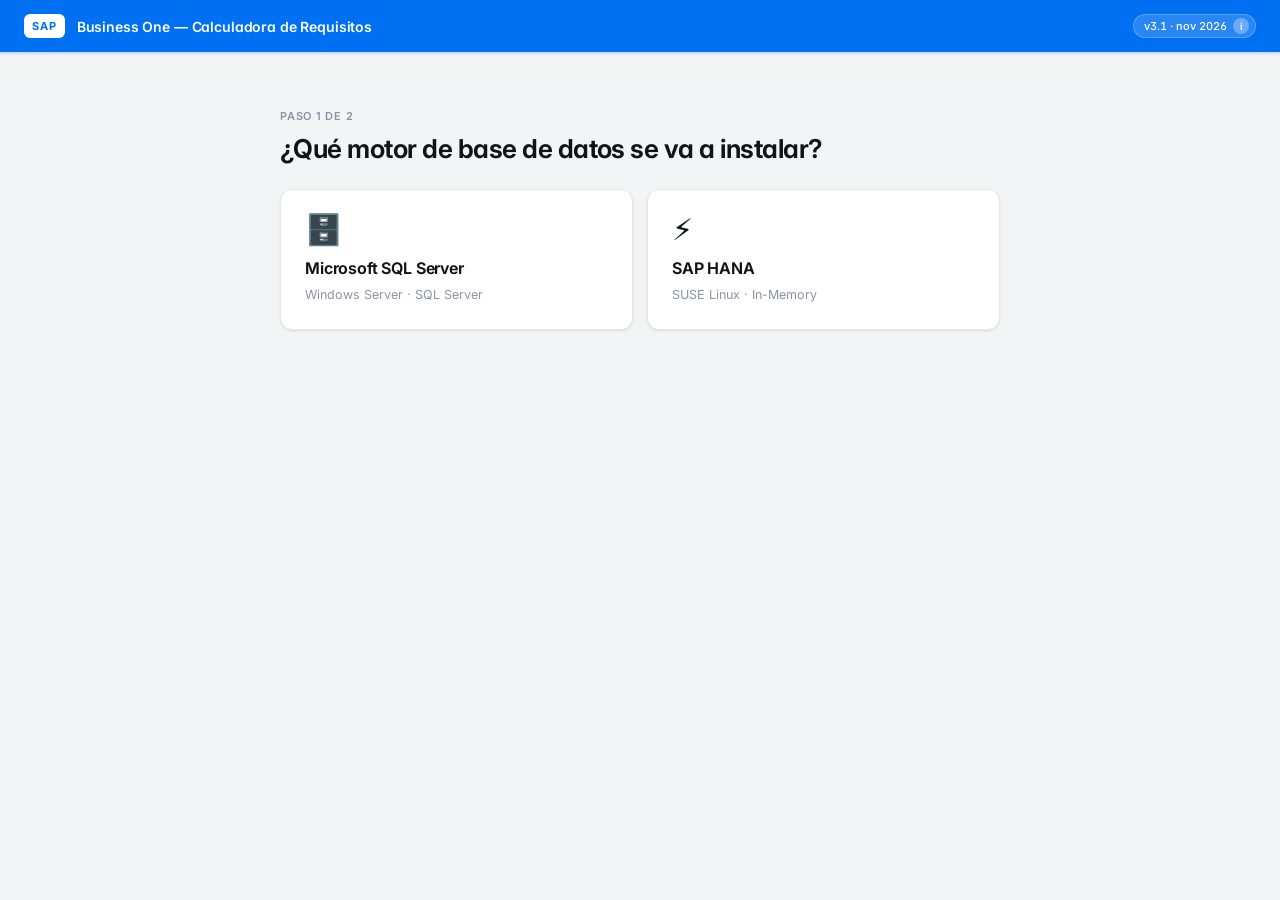
==== commit 4168a756: "v3.1: informe en Word (formato Informe de revisión) - Generar informe pide cliente, dirigido a, fech" ====
--- a/index.html
+++ b/index.html
@@ -7,13 +7,13 @@
 <link href="https://fonts.googleapis.com/css2?family=Inter:wght@300;400;500;600;700&display=swap" rel="stylesheet">
 <link rel="icon" type="image/svg+xml" href="data:image/svg+xml,<svg xmlns='http://www.w3.org/2000/svg' viewBox='0 0 108 108'><rect width='108' height='108' rx='24' fill='%230F1419'/><g transform='translate(54 54) scale(1.4) translate(-64 -64)'><path d='M36,62 C36,48 44,40 54,40 C64,40 72,48 72,62 L72,82 Q67.5,76 63,82 Q58.5,88 54,82 Q49.5,76 45,82 Q40.5,88 36,82 Z' fill='%23F8FAFC'/><ellipse cx='49' cy='57' rx='2.6' ry='3.6' fill='%230F1419'/><ellipse cx='59' cy='57' rx='2.6' ry='3.6' fill='%230F1419'/><path d='M82,48 Q83,54 89,55 Q83,56 82,62 Q81,56 75,55 Q81,54 82,48 Z' fill='%23FBBF24'/><path d='M76,69 v13 a8,3 0 0 0 16,0 v-13 a8,3 0 0 0 -16,0 Z' fill='%230070F2'/><path d='M76,69 a8,3 0 0 0 16,0 M76,75.5 a8,3 0 0 0 16,0' fill='none' stroke='%23F8FAFC' stroke-width='1.4' stroke-linecap='round'/></g></svg>">
 <meta name="theme-color" content="#0070f2">
-<link rel="stylesheet" href="styles.css?v=3.0"><!-- ?v=: subirlo en cada versión para que el navegador no use la copia vieja -->
+<link rel="stylesheet" href="styles.css?v=3.1"><!-- ?v=: subirlo en cada versión para que el navegador no use la copia vieja -->
 </head>
 <body class="wz-open">
 <div class="shell">
   <div class="shell-logo">SAP</div>
   <div class="shell-title">Business One — Calculadora de Requisitos</div>
-  <div class="shell-ver">v3.0 · nov 2026<span class="info-ico" onmouseenter="positionTip(this)">i<span class="tip">Matrices de compatibilidad SAP: Platform Support Matrix v1.38 (SQL, 2026-06-16) y v1.42 (HANA, 2026-08-28). Avisos EDS/ETS según SAP Notes 3644378 y 3743696. FP 2608 marcado como lanzado. SLES 15 SP5/SP6 marcados fuera de soporte general (SP7 vigente). Buffer Pool SQL configurable agregado 2026-10-23. Versiones de SQL Server 2019 y anteriores marcadas como fuera de distribución. Rediseño visual (v2.4, 2026-11-06): estilos, jerarquía, estados y favicon; cálculos sin cambios. v3.0 (2026-11-09): pantalla de bienvenida (motor y tipo de instalación), botón Generar informe, estilos y lógica en archivos aparte; cálculos sin cambios.</span></span></div>
+  <div class="shell-ver">v3.1 · nov 2026<span class="info-ico" onmouseenter="positionTip(this)">i<span class="tip">Matrices de compatibilidad SAP: Platform Support Matrix v1.38 (SQL, 2026-06-16) y v1.42 (HANA, 2026-08-28). Avisos EDS/ETS según SAP Notes 3644378 y 3743696. FP 2608 marcado como lanzado. SLES 15 SP5/SP6 marcados fuera de soporte general (SP7 vigente). Buffer Pool SQL configurable agregado 2026-10-23. Versiones de SQL Server 2019 y anteriores marcadas como fuera de distribución. Rediseño visual (v2.4, 2026-11-06): estilos, jerarquía, estados y favicon; cálculos sin cambios. v3.0 (2026-11-09): pantalla de bienvenida (motor y tipo de instalación), botón Generar informe, estilos y lógica en archivos aparte; cálculos sin cambios. v3.1 (2026-11-09): el informe se descarga en Word (formato Informe de revisión); cálculos sin cambios.</span></span></div>
 </div>
 
 <!-- BIENVENIDA (v3.0): paso 1 motor, paso 2 tipo de instalación. Lógica en app.js, sección BIENVENIDA E INFORME -->
@@ -197,35 +197,38 @@
     <button class="tb-btn" onclick="goHome()">← Inicio</button>
     <button class="tb-btn primary" onclick="openReport()">Generar informe</button>
   </div>
-  <!-- Encabezado del informe: solo se ve al imprimir (v3.0). El texto del informe queda por definir con Ghost. -->
-  <section class="report-head" id="report-head" hidden>
-    <p class="rh-brand">SAP Business One · Informe de requisitos de hardware</p>
-    <h1 class="rh-title">Informe de dimensionamiento</h1>
-    <dl class="rh-meta">
-      <div><dt>Dirigido a</dt><dd id="rh-para"></dd></div>
-      <div><dt>Fecha</dt><dd id="rh-fecha"></dd></div>
-      <div><dt>Configuración</dt><dd id="rh-conf"></dd></div>
-    </dl>
-  </section>
   <div id="main"></div>
 </main>
 </div>
 
-<!-- Datos del informe (v3.0) -->
+<!-- Datos del informe (v3.1): se descarga en Word -->
 <dialog class="dlg" id="dlg-informe" aria-labelledby="dlg-t">
-  <form onsubmit="return printReport(event)">
+  <form onsubmit="return descargarInforme(event)">
     <h2 class="dlg-title" id="dlg-t">Generar informe</h2>
-    <p class="dlg-sub">Se arma con la configuración y los resultados que ves en pantalla. En la ventana de impresión puedes elegir "Guardar como PDF".</p>
+    <p class="dlg-sub">Informe de revisión en Word, con la configuración y los resultados que ves en pantalla. Solo texto.</p>
+    <label class="dlg-lbl" for="inf-cliente">Nombre del cliente</label>
+    <input class="dim-num" id="inf-cliente" required maxlength="120" autocomplete="off">
     <label class="dlg-lbl" for="inf-para">Dirigido a</label>
     <input class="dim-num" id="inf-para" required maxlength="120" autocomplete="off">
-    <label class="dlg-lbl" for="inf-fecha">Fecha</label>
-    <input class="dim-num" type="date" id="inf-fecha" required>
+    <div class="dlg-two">
+      <div><label class="dlg-lbl" for="inf-fecha">Fecha de revisión</label><input class="dim-num" type="date" id="inf-fecha" required></div>
+      <div><label class="dlg-lbl" for="inf-tiempo">Tiempo de la actividad <span class="dlg-opt">(opcional)</span></label><input class="dim-num" id="inf-tiempo" maxlength="40" placeholder="Ej.: 1 hora" autocomplete="off"></div>
+    </div>
+    <label class="dlg-lbl" for="inf-modelo">Servidores</label>
+    <select class="dim-sel" id="inf-modelo"><option value="virtual">Virtualizados</option><option value="fisico">Físicos</option></select>
+    <p class="dlg-lbl">Participantes de la revisión</p>
+    <div id="inf-parts"></div>
+    <button type="button" class="tb-btn part-add" onclick="addPart()">+ Agregar participante</button>
+    <label class="dlg-lbl" for="inf-consid">Consideraciones <span class="dlg-opt">(opcional, una por línea)</span></label>
+    <textarea class="dim-num dlg-ta" id="inf-consid" rows="3" maxlength="2000"></textarea>
+    <label class="dlg-lbl" for="inf-compr">Compromisos <span class="dlg-opt">(opcional, uno por línea)</span></label>
+    <textarea class="dim-num dlg-ta" id="inf-compr" rows="3" maxlength="2000"></textarea>
     <div class="dlg-actions">
       <button type="button" class="tb-btn" onclick="document.getElementById('dlg-informe').close()">Cancelar</button>
-      <button type="submit" class="tb-btn primary">Generar e imprimir</button>
+      <button type="submit" class="tb-btn primary">Descargar Word</button>
     </div>
   </form>
 </dialog>
-<script src="app.js?v=3.0"></script>
+<script src="app.js?v=3.1"></script>
 </body>
 </html>
--- a/styles.css
+++ b/styles.css
@@ -227,14 +227,20 @@
 .tb-btn{height:36px;padding:0 14px;border:1px solid var(--bd);border-radius:var(--rs);background:var(--bg2);color:var(--t1);font-size:13px;font-weight:500;cursor:pointer;box-shadow:var(--sh1);white-space:nowrap;transition:background-color .15s ease,border-color .15s ease,transform .16s var(--ease-out)}
 .tb-btn:active{transform:scale(.97)}
 .tb-btn.primary{background:var(--sap);border-color:var(--sap);color:#fff;font-weight:600}
-.report-head{display:none}
-.dlg{margin:auto;border:none;border-radius:16px;padding:24px;width:min(440px,calc(100vw - 32px));background:var(--bg2);color:var(--t1);box-shadow:0 24px 48px rgba(15,20,25,.22)}
+.dlg{margin:auto;border:none;border-radius:16px;padding:24px;width:min(680px,calc(100vw - 32px));max-height:calc(100vh - 32px);overflow-y:auto;background:var(--bg2);color:var(--t1);box-shadow:0 24px 48px rgba(15,20,25,.22)}
 .dlg[open]{animation:dlg-in .2s var(--ease-out)}
 @keyframes dlg-in{from{opacity:0;transform:scale(.97)}}
 .dlg::backdrop{background:rgba(15,20,25,.45)}
 .dlg-title{font-size:18px;font-weight:650;letter-spacing:-.01em;margin-bottom:6px}
 .dlg-sub{font-size:12.5px;color:var(--t3);line-height:1.5;margin-bottom:6px}
 .dlg-lbl{display:block;font-size:12px;font-weight:500;color:var(--t2);margin:14px 0 6px}
+.dlg-two{display:grid;grid-template-columns:1fr 1fr;gap:12px}
+.dlg-opt{font-weight:400;color:var(--t3)}
+.dlg-ta{height:auto;padding:10px 12px;resize:vertical;font-family:inherit;line-height:1.45}
+.part-row{display:grid;grid-template-columns:minmax(0,1.5fr) minmax(0,1fr) minmax(0,1.5fr) auto;gap:6px;margin-bottom:6px}
+.part-del{width:36px;height:36px;border:1px solid var(--bd);border-radius:var(--rs);background:var(--bg2);color:var(--t2);font-size:18px;line-height:1;cursor:pointer;transition:background-color .15s ease,transform .16s var(--ease-out)}
+.part-del:active{transform:scale(.97)}
+.part-add{margin-top:2px;height:32px;font-size:12.5px}
 .dlg-actions{display:flex;justify-content:flex-end;gap:8px;margin-top:22px}
 
 /* RESPONSIVE */
@@ -265,6 +271,10 @@
   .disk-shdr{padding:8px 14px}
   .sw-t td{padding:8px 14px}
   .pc-table{display:block;overflow-x:auto}
+  .part-row{grid-template-columns:minmax(0,1fr) auto}
+  .part-row .dim-num{grid-column:1}
+  .part-del{grid-column:2;grid-row:1}
+  .dlg-two{grid-template-columns:1fr}
 }
 @media (prefers-reduced-motion:reduce){
   .welcome[data-step] .wz-step[data-n],.dlg[open]{animation-name:none}
@@ -273,19 +283,13 @@
   .info-ico .tip,.info-ico:hover .tip{transform:none}
 }
 
-/* IMPRESIÓN DEL INFORME (v3.0) */
+/* IMPRESIÓN DE LA PANTALLA */
 @media print{
   @page{margin:14mm}
   body{background:#fff;-webkit-print-color-adjust:exact;print-color-adjust:exact}
   .shell,.panel,.toolbar,.welcome,.dlg{display:none!important}
   .wz-open .app,.app{display:block}
   .main{padding:0;background:#fff}
-  .report-head:not([hidden]){display:block;margin-bottom:20px;padding-bottom:14px;border-bottom:2px solid var(--sap)}
-  .rh-brand{font-size:10.5px;font-weight:600;color:var(--t3);text-transform:uppercase;letter-spacing:.07em}
-  .rh-title{font-size:22px;font-weight:650;margin:4px 0 12px}
-  .rh-meta{display:grid;grid-template-columns:auto 1fr;gap:4px 16px;font-size:12.5px}
-  .rh-meta div{display:contents}
-  .rh-meta dt{color:var(--t3);font-weight:600}
   .srv-hdr,.kpi,.disk-card,.sw-card,.note,.pc-table tr{break-inside:avoid}
   .sec-t{break-after:avoid}
   *{box-shadow:none!important}
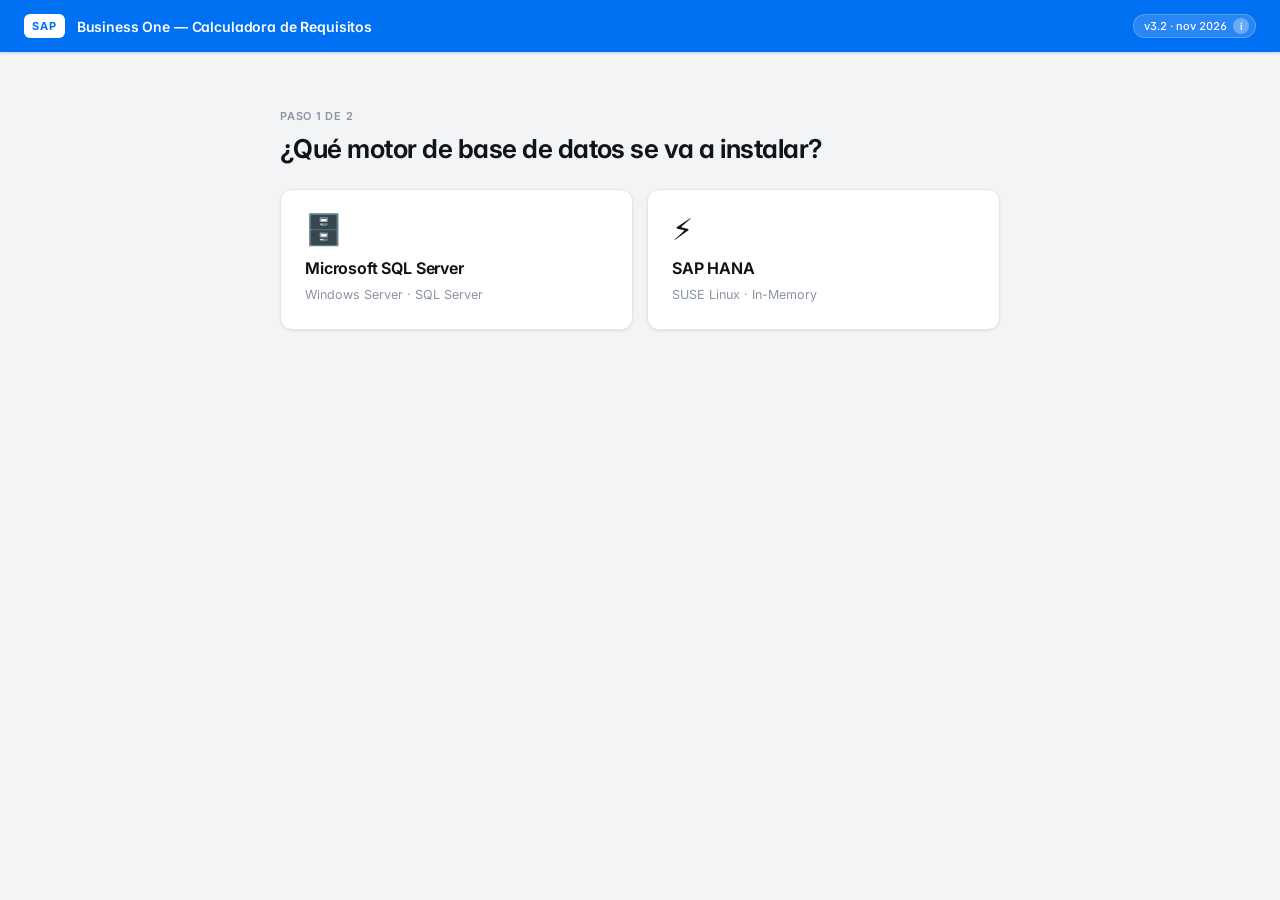
==== commit 608a2d3f: "v3.2: informe toma cliente y servidores del cálculo, versión de SQL a instalar y estado de licencias" ====
--- a/index.html
+++ b/index.html
@@ -7,13 +7,13 @@
 <link href="https://fonts.googleapis.com/css2?family=Inter:wght@300;400;500;600;700&display=swap" rel="stylesheet">
 <link rel="icon" type="image/svg+xml" href="data:image/svg+xml,<svg xmlns='http://www.w3.org/2000/svg' viewBox='0 0 108 108'><rect width='108' height='108' rx='24' fill='%230F1419'/><g transform='translate(54 54) scale(1.4) translate(-64 -64)'><path d='M36,62 C36,48 44,40 54,40 C64,40 72,48 72,62 L72,82 Q67.5,76 63,82 Q58.5,88 54,82 Q49.5,76 45,82 Q40.5,88 36,82 Z' fill='%23F8FAFC'/><ellipse cx='49' cy='57' rx='2.6' ry='3.6' fill='%230F1419'/><ellipse cx='59' cy='57' rx='2.6' ry='3.6' fill='%230F1419'/><path d='M82,48 Q83,54 89,55 Q83,56 82,62 Q81,56 75,55 Q81,54 82,48 Z' fill='%23FBBF24'/><path d='M76,69 v13 a8,3 0 0 0 16,0 v-13 a8,3 0 0 0 -16,0 Z' fill='%230070F2'/><path d='M76,69 a8,3 0 0 0 16,0 M76,75.5 a8,3 0 0 0 16,0' fill='none' stroke='%23F8FAFC' stroke-width='1.4' stroke-linecap='round'/></g></svg>">
 <meta name="theme-color" content="#0070f2">
-<link rel="stylesheet" href="styles.css?v=3.1"><!-- ?v=: subirlo en cada versión para que el navegador no use la copia vieja -->
+<link rel="stylesheet" href="styles.css?v=3.2"><!-- ?v=: subirlo en cada versión para que el navegador no use la copia vieja -->
 </head>
 <body class="wz-open">
 <div class="shell">
   <div class="shell-logo">SAP</div>
   <div class="shell-title">Business One — Calculadora de Requisitos</div>
-  <div class="shell-ver">v3.1 · nov 2026<span class="info-ico" onmouseenter="positionTip(this)">i<span class="tip">Matrices de compatibilidad SAP: Platform Support Matrix v1.38 (SQL, 2026-06-16) y v1.42 (HANA, 2026-08-28). Avisos EDS/ETS según SAP Notes 3644378 y 3743696. FP 2608 marcado como lanzado. SLES 15 SP5/SP6 marcados fuera de soporte general (SP7 vigente). Buffer Pool SQL configurable agregado 2026-10-23. Versiones de SQL Server 2019 y anteriores marcadas como fuera de distribución. Rediseño visual (v2.4, 2026-11-06): estilos, jerarquía, estados y favicon; cálculos sin cambios. v3.0 (2026-11-09): pantalla de bienvenida (motor y tipo de instalación), botón Generar informe, estilos y lógica en archivos aparte; cálculos sin cambios. v3.1 (2026-11-09): el informe se descarga en Word (formato Informe de revisión); cálculos sin cambios.</span></span></div>
+  <div class="shell-ver">v3.2 · nov 2026<span class="info-ico" onmouseenter="positionTip(this)">i<span class="tip">Matrices de compatibilidad SAP: Platform Support Matrix v1.38 (SQL, 2026-06-16) y v1.42 (HANA, 2026-08-28). Avisos EDS/ETS según SAP Notes 3644378 y 3743696. FP 2608 marcado como lanzado. SLES 15 SP5/SP6 marcados fuera de soporte general (SP7 vigente). Buffer Pool SQL configurable agregado 2026-10-23. Versiones de SQL Server 2019 y anteriores marcadas como fuera de distribución. Rediseño visual (v2.4, 2026-11-06): estilos, jerarquía, estados y favicon; cálculos sin cambios. v3.0 (2026-11-09): pantalla de bienvenida (motor y tipo de instalación), botón Generar informe, estilos y lógica en archivos aparte; cálculos sin cambios. v3.1 (2026-11-09): el informe se descarga en Word (formato Informe de revisión); cálculos sin cambios. v3.2 (2026-11-09): el informe toma cliente y tipo de servidor del cálculo, indica la versión de SQL Server a instalar y el estado de licencias de Microsoft; cálculos sin cambios.</span></span></div>
 </div>
 
 <!-- BIENVENIDA (v3.0): paso 1 motor, paso 2 tipo de instalación. Lógica en app.js, sección BIENVENIDA E INFORME -->
@@ -201,21 +201,19 @@
 </main>
 </div>
 
-<!-- Datos del informe (v3.1): se descarga en Word -->
+<!-- Datos del informe (v3.1, ajustes v3.2): se descarga en Word -->
 <dialog class="dlg" id="dlg-informe" aria-labelledby="dlg-t">
   <form onsubmit="return descargarInforme(event)">
     <h2 class="dlg-title" id="dlg-t">Generar informe</h2>
     <p class="dlg-sub">Informe de revisión en Word, con la configuración y los resultados que ves en pantalla. Solo texto.</p>
-    <label class="dlg-lbl" for="inf-cliente">Nombre del cliente</label>
+    <label class="dlg-lbl" for="inf-cliente">Nombre del cliente <span class="dlg-opt">(es también a quien va dirigido el informe)</span></label>
     <input class="dim-num" id="inf-cliente" required maxlength="120" autocomplete="off">
-    <label class="dlg-lbl" for="inf-para">Dirigido a</label>
-    <input class="dim-num" id="inf-para" required maxlength="120" autocomplete="off">
     <div class="dlg-two">
       <div><label class="dlg-lbl" for="inf-fecha">Fecha de revisión</label><input class="dim-num" type="date" id="inf-fecha" required></div>
-      <div><label class="dlg-lbl" for="inf-tiempo">Tiempo de la actividad <span class="dlg-opt">(opcional)</span></label><input class="dim-num" id="inf-tiempo" maxlength="40" placeholder="Ej.: 1 hora" autocomplete="off"></div>
-    </div>
-    <label class="dlg-lbl" for="inf-modelo">Servidores</label>
-    <select class="dim-sel" id="inf-modelo"><option value="virtual">Virtualizados</option><option value="fisico">Físicos</option></select>
+      <div><label class="dlg-lbl" for="inf-tiempo">Tiempo de la actividad <span class="dlg-opt">(opcional · texto)</span></label><input class="dim-num" id="inf-tiempo" maxlength="40" placeholder="Ej.: 1 hora" autocomplete="off" aria-describedby="inf-tiempo-h"><span class="dlg-hint" id="inf-tiempo-h">Texto libre con su unidad: «1 hora», «90 minutos».</span></div>
+    </div>
+    <p class="dlg-lbl">Servidores</p>
+    <p class="dlg-fixed" id="inf-srv"></p>
     <p class="dlg-lbl">Participantes de la revisión</p>
     <div id="inf-parts"></div>
     <button type="button" class="tb-btn part-add" onclick="addPart()">+ Agregar participante</button>
@@ -229,6 +227,6 @@
     </div>
   </form>
 </dialog>
-<script src="app.js?v=3.1"></script>
+<script src="app.js?v=3.2"></script>
 </body>
 </html>
--- a/styles.css
+++ b/styles.css
@@ -236,6 +236,8 @@
 .dlg-lbl{display:block;font-size:12px;font-weight:500;color:var(--t2);margin:14px 0 6px}
 .dlg-two{display:grid;grid-template-columns:1fr 1fr;gap:12px}
 .dlg-opt{font-weight:400;color:var(--t3)}
+.dlg-hint{display:block;font-size:11.5px;color:var(--t3);line-height:1.4;margin-top:5px}
+.dlg-fixed{font-size:13.5px;color:var(--t1);background:var(--bg1);border-radius:10px;padding:10px 12px;margin:0}
 .dlg-ta{height:auto;padding:10px 12px;resize:vertical;font-family:inherit;line-height:1.45}
 .part-row{display:grid;grid-template-columns:minmax(0,1.5fr) minmax(0,1fr) minmax(0,1.5fr) auto;gap:6px;margin-bottom:6px}
 .part-del{width:36px;height:36px;border:1px solid var(--bd);border-radius:var(--rs);background:var(--bg2);color:var(--t2);font-size:18px;line-height:1;cursor:pointer;transition:background-color .15s ease,transform .16s var(--ease-out)}
